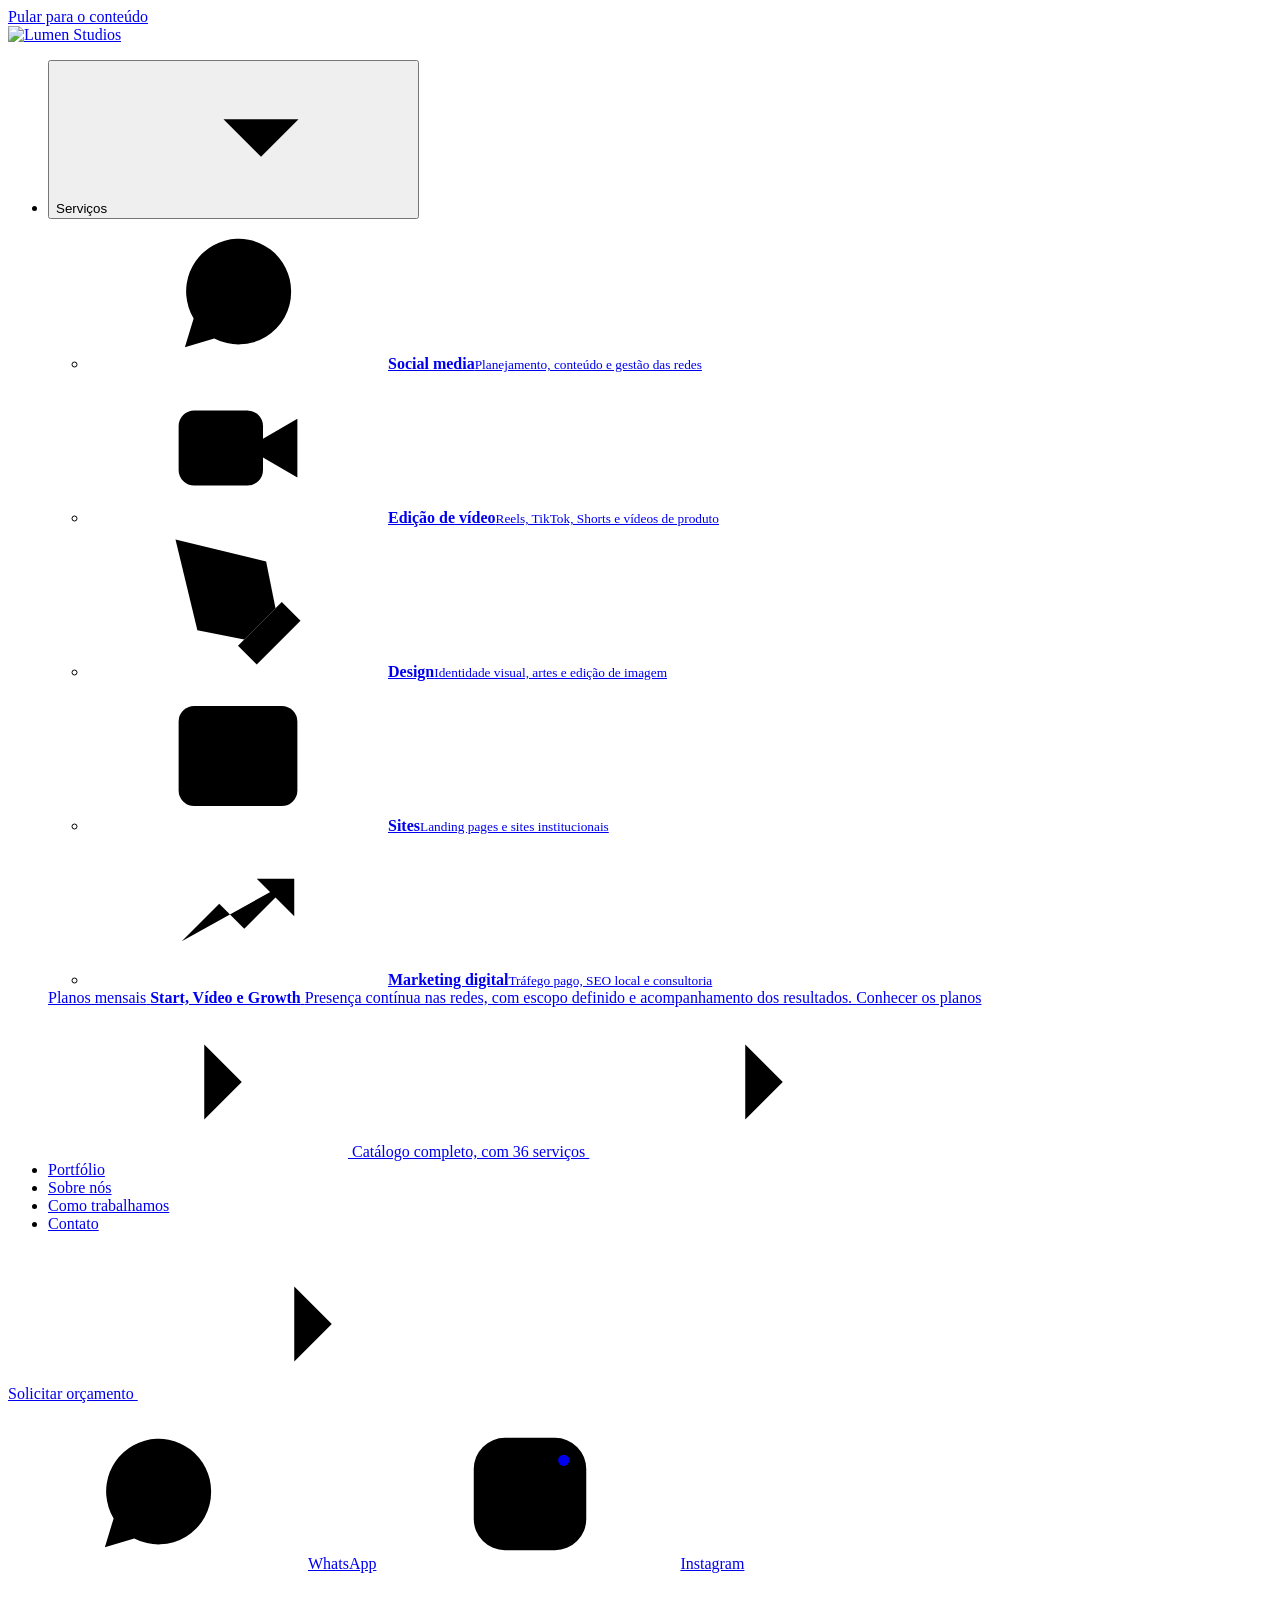
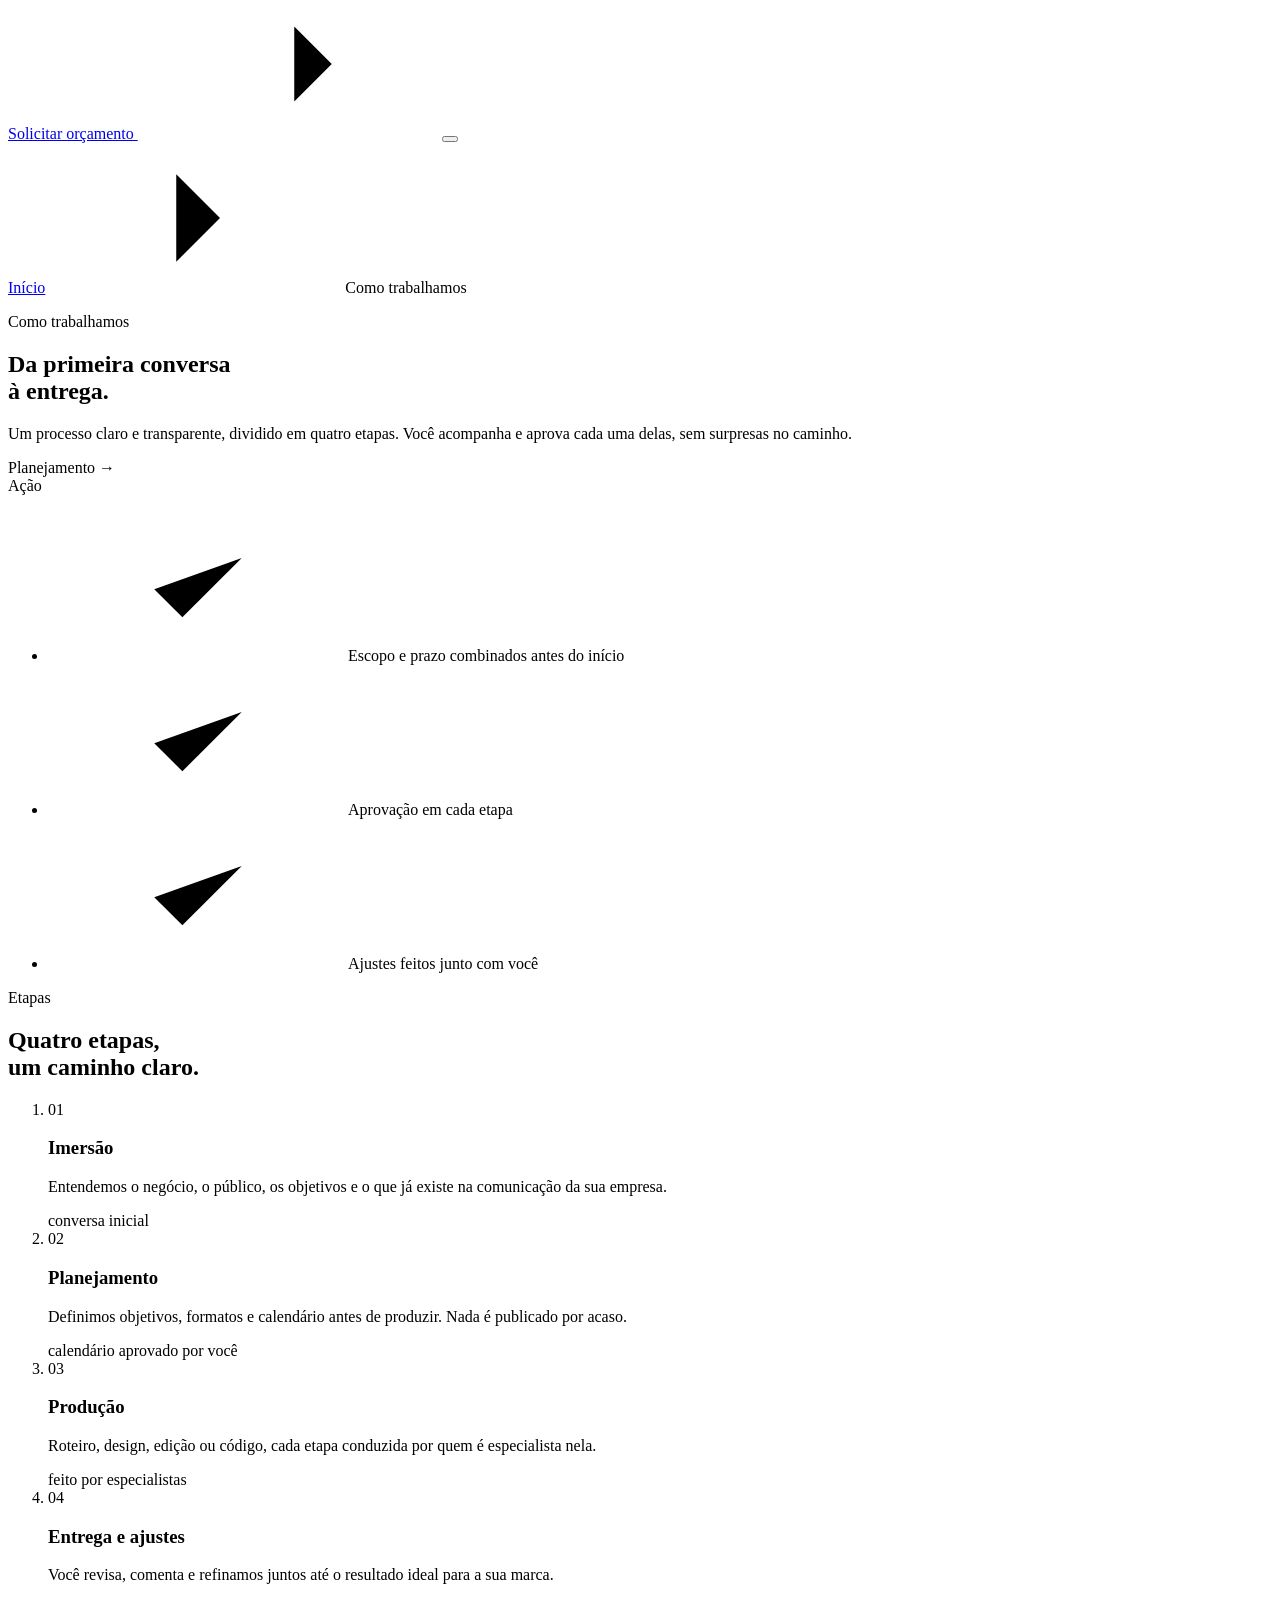
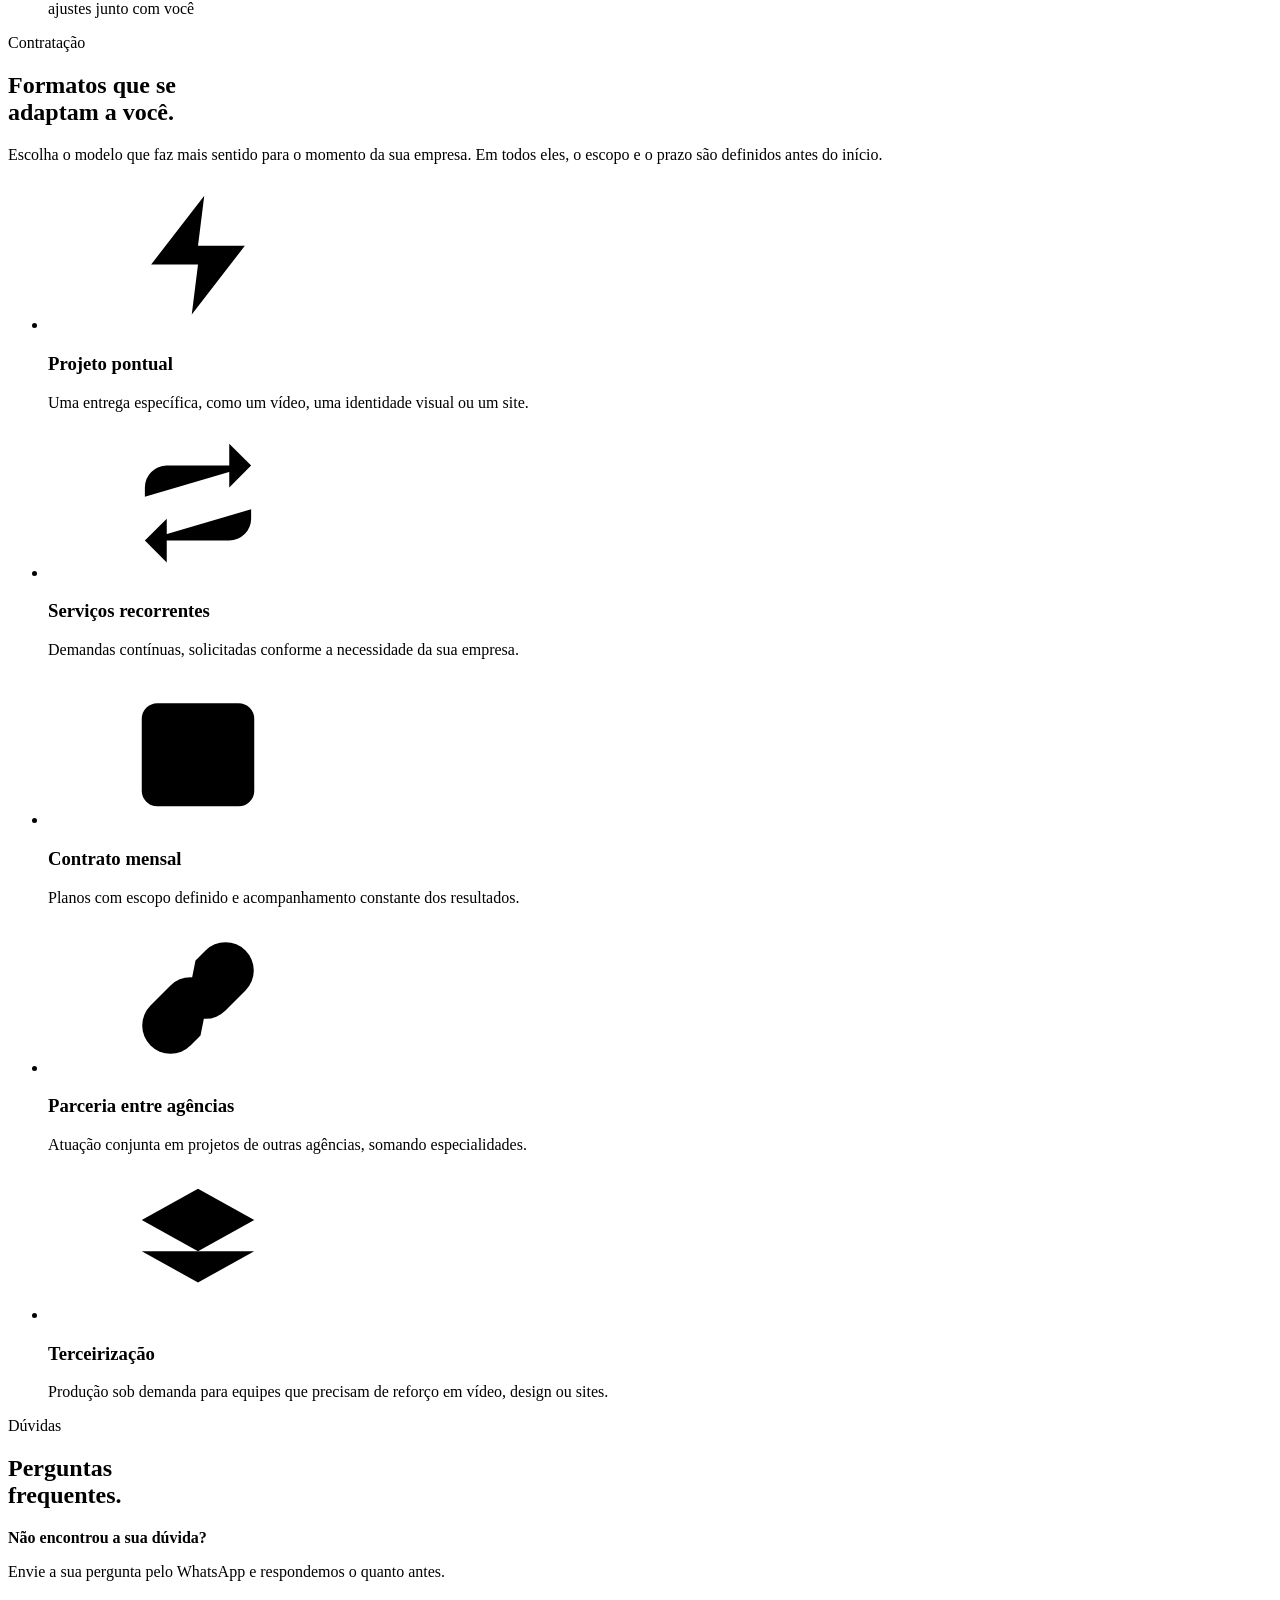
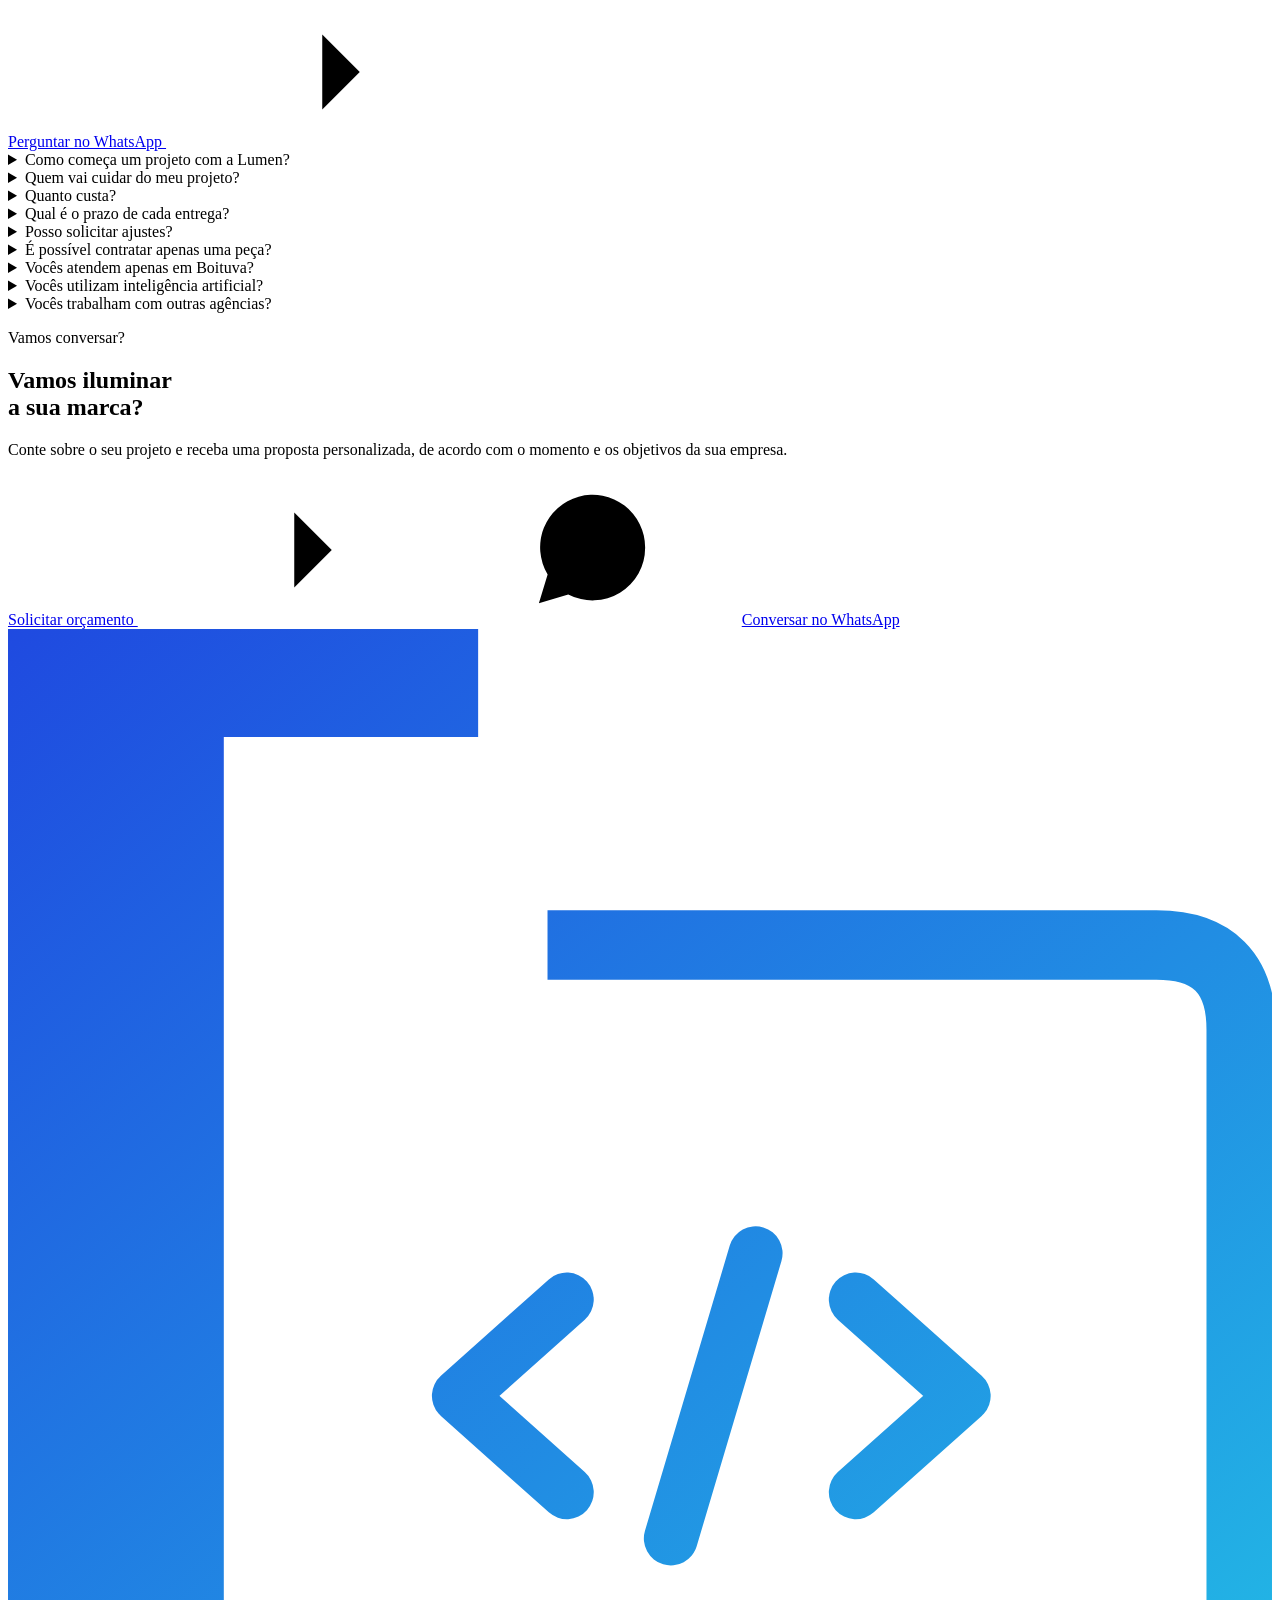
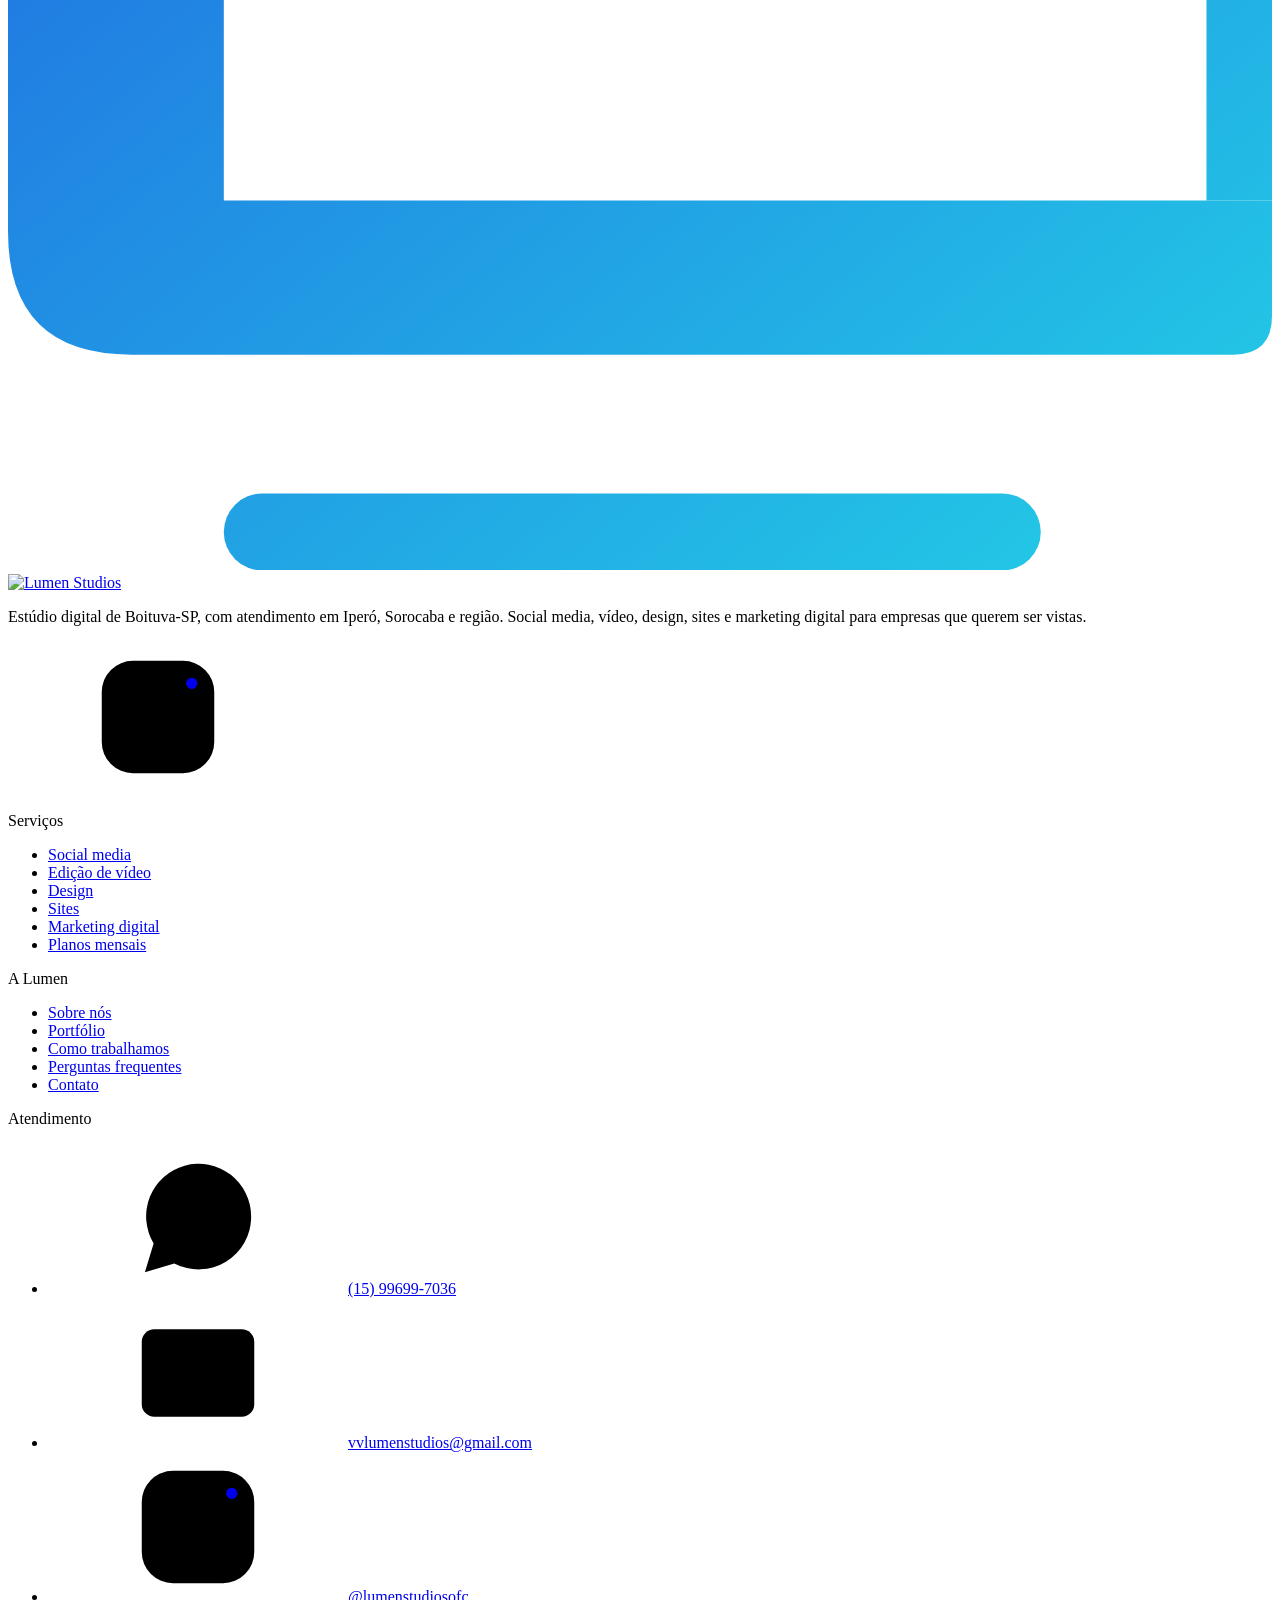
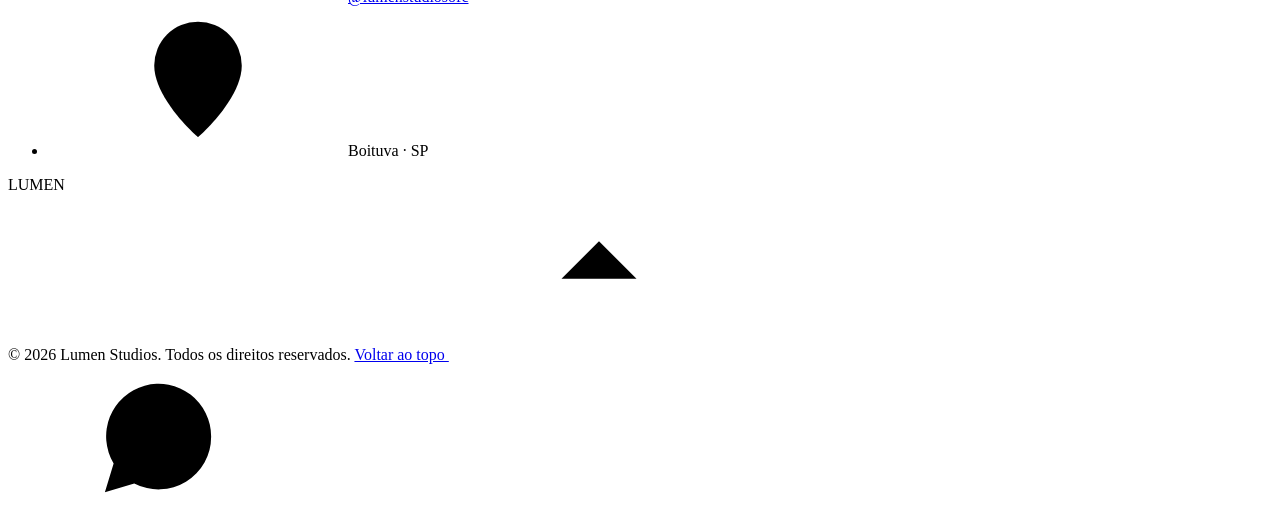
==== como-trabalhamos.html @ e8cc8751 "Add files via upload" ====
<!doctype html>
<html lang="pt-BR">
<head>
  <meta charset="utf-8">
  <meta name="viewport" content="width=device-width, initial-scale=1, viewport-fit=cover">
  <title>Como trabalhamos | Lumen Studios</title>
  <meta name="description" content="Da primeira conversa à entrega: conheça o processo da Lumen Studios, os formatos de contratação e as respostas para as dúvidas mais frequentes.">
  <link rel="canonical" href="https://lumenstudios.vvlumenstudios.workers.dev/como-trabalhamos.html">
  <meta name="robots" content="index, follow, max-image-preview:large">
  <meta name="theme-color" content="#03060e">
  <meta name="geo.region" content="BR-SP">
  <meta name="geo.placename" content="Boituva">

  <meta property="og:type" content="website">
  <meta property="og:locale" content="pt_BR">
  <meta property="og:site_name" content="Lumen Studios">
  <meta property="og:url" content="https://lumenstudios.vvlumenstudios.workers.dev/como-trabalhamos.html">
  <meta property="og:title" content="Como trabalhamos | Lumen Studios">
  <meta property="og:description" content="Da primeira conversa à entrega: conheça o processo da Lumen Studios, os formatos de contratação e as respostas para as dúvidas mais frequentes.">
  <meta property="og:image" content="https://lumenstudios.vvlumenstudios.workers.dev/assets/og-image.png">
  <meta property="og:image:width" content="1200">
  <meta property="og:image:height" content="630">
  <meta property="og:image:alt" content="Lumen Studios: marketing digital e social media em Boituva-SP">
  <meta name="twitter:card" content="summary_large_image">

  <link rel="icon" href="assets/favicon.svg" type="image/svg+xml">
  <link rel="apple-touch-icon" href="assets/apple-touch-icon.png">
  <link rel="manifest" href="site.webmanifest">

  <link rel="preconnect" href="https://fonts.googleapis.com">
  <link rel="preconnect" href="https://fonts.gstatic.com" crossorigin>
  <link rel="stylesheet" href="https://fonts.googleapis.com/css2?family=Fira+Code:wght@400;500&family=Fira+Sans:ital,wght@0,400;0,500;0,600;0,700;1,400&family=Saira:wght@500..900&display=swap">
  <link rel="stylesheet" href="css/style.css">

  <script>document.documentElement.classList.add('js');</script>
  <script src="js/main.js" defer></script>
  <script type="application/ld+json">
  {
    "@context": "https://schema.org",
    "@type": "BreadcrumbList",
    "itemListElement": [
      {
        "@type": "ListItem",
        "position": 1,
        "name": "Início",
        "item": "https://lumenstudios.vvlumenstudios.workers.dev/"
      },
      {
        "@type": "ListItem",
        "position": 2,
        "name": "Como trabalhamos",
        "item": "https://lumenstudios.vvlumenstudios.workers.dev/como-trabalhamos.html"
      }
    ]
  }
  </script>
</head>
<body class="page-como-trabalhamos">
  <!-- Ícones (sprite) -->
  <svg width="0" height="0" style="position:absolute" aria-hidden="true" focusable="false">
    <defs>
      <linearGradient id="markGrad" gradientUnits="userSpaceOnUse" x1="20" y1="18" x2="348" y2="418">
        <stop offset="0" stop-color="#1f4ae0"/>
        <stop offset="1" stop-color="#23d0e6"/>
      </linearGradient>
    </defs>
    <symbol id="i-mark" viewBox="20 18 328 400">
      <path fill="url(#markGrad)" d="M20 18H142V46H76V322H348V352Q348 362 338 362H52Q20 362 20 330Z"/>
      <path fill="none" stroke="url(#markGrad)" stroke-width="18" d="M160 100H318Q340 100 340 122V322"/>
      <g fill="none" stroke="url(#markGrad)" stroke-width="14" stroke-linecap="round" stroke-linejoin="round"><path d="M165 192 137 217l28 25"/><path d="M214 180 192 254"/><path d="m240 192 28 25-28 25"/></g>
      <rect x="76" y="398" width="212" height="20" rx="10" fill="url(#markGrad)"/>
    </symbol>
    <symbol id="i-arrow" viewBox="0 0 24 24"><path d="M5 12h14M13 6l6 6-6 6"/></symbol>
    <symbol id="i-arrow-up" viewBox="0 0 24 24"><path d="M12 19V5M6 11l6-6 6 6"/></symbol>
    <symbol id="i-arrow-up-right" viewBox="0 0 24 24"><path d="M7 17 17 7M8 7h9v9"/></symbol>
    <symbol id="i-arrows-h" viewBox="0 0 24 24"><path d="M9 6 3 12l6 6M15 6l6 6-6 6"/></symbol>
    <symbol id="i-caret" viewBox="0 0 24 24"><path d="m6 9 6 6 6-6"/></symbol>
    <symbol id="i-close" viewBox="0 0 24 24"><path d="M6 6l12 12M18 6 6 18"/></symbol>
    <symbol id="i-chev-left" viewBox="0 0 24 24"><path d="m15 5-7 7 7 7"/></symbol>
    <symbol id="i-chev-right" viewBox="0 0 24 24"><path d="m9 5 7 7-7 7"/></symbol>
    <symbol id="i-expand" viewBox="0 0 24 24"><path d="M14.5 3.5h6v6M9.5 20.5h-6v-6M20.5 3.5l-7 7M3.5 20.5l7-7"/></symbol>
    <symbol id="i-mail" viewBox="0 0 24 24"><rect x="3" y="5" width="18" height="14" rx="2"/><path d="m3.5 7 8.5 6 8.5-6"/></symbol>
    <symbol id="i-chat" viewBox="0 0 24 24"><path d="M20.5 11.6a8.4 8.4 0 0 1-12.3 7.5L3.5 20.5l1.4-4.6a8.4 8.4 0 1 1 15.6-4.3Z"/><path d="M9 8.8c.2 2.4 3 5.2 6 5.6"/></symbol>
    <symbol id="i-instagram" viewBox="0 0 24 24"><rect x="3" y="3" width="18" height="18" rx="5"/><circle cx="12" cy="12" r="4"/><circle cx="17.4" cy="6.6" r=".9" fill="currentColor" stroke="none"/></symbol>
    <symbol id="i-pin" viewBox="0 0 24 24"><path d="M12 21s-7-6.1-7-11.5a7 7 0 0 1 14 0C19 14.9 12 21 12 21Z"/><circle cx="12" cy="9.5" r="2.5"/></symbol>
    <symbol id="i-globe" viewBox="0 0 24 24"><circle cx="12" cy="12" r="9"/><path d="M3 12h18M12 3c2.5 2.5 3.8 5.5 3.8 9s-1.3 6.5-3.8 9M12 3c-2.5 2.5-3.8 5.5-3.8 9s1.3 6.5 3.8 9"/></symbol>
    <symbol id="i-copy" viewBox="0 0 24 24"><rect x="9" y="9" width="12" height="12" rx="2"/><path d="M5 15V5a2 2 0 0 1 2-2h10"/></symbol>
    <symbol id="i-check" viewBox="0 0 24 24"><path d="m5 12.5 4.5 4.5L19 7.5"/></symbol>
    <symbol id="i-checks" viewBox="0 0 24 24"><path d="m2 12.5 4.5 4.5L15 8.5M11.5 15.5 13 17l9-9"/></symbol>
    <symbol id="i-play" viewBox="0 0 24 24"><path d="M8 5.5v13l10.5-6.5z" fill="currentColor" stroke="none"/></symbol>
    <symbol id="i-pause" viewBox="0 0 24 24"><path d="M7 5h3.5v14H7zM13.5 5H17v14h-3.5z" fill="currentColor" stroke="none"/></symbol>
    <symbol id="i-lock" viewBox="0 0 24 24"><rect x="5" y="11" width="14" height="10" rx="2"/><path d="M8 11V8a4 4 0 0 1 8 0v3"/></symbol>
    <symbol id="i-monitor" viewBox="0 0 24 24"><rect x="2.5" y="4" width="19" height="13" rx="2"/><path d="M8 21h8M12 17v4"/></symbol>
    <symbol id="i-tablet" viewBox="0 0 24 24"><rect x="5" y="2.5" width="14" height="19" rx="2"/><path d="M11 18h2"/></symbol>
    <symbol id="i-phone" viewBox="0 0 24 24"><rect x="7" y="2.5" width="10" height="19" rx="2"/><path d="M11 18h2"/></symbol>
    <symbol id="i-search" viewBox="0 0 24 24"><circle cx="11" cy="11" r="7"/><path d="m20 20-3.5-3.5"/></symbol>
    <symbol id="i-spark" viewBox="0 0 24 24"><path d="M9 18h6M10 21h4M12 3a6 6 0 0 0-3.5 10.9c.6.5 1 1.2 1 2.1h5c0-.9.4-1.6 1-2.1A6 6 0 0 0 12 3Z"/></symbol>
    <symbol id="i-target" viewBox="0 0 24 24"><circle cx="12" cy="12" r="9"/><circle cx="12" cy="12" r="5"/><circle cx="12" cy="12" r="1.4" fill="currentColor"/></symbol>
    <symbol id="i-eye" viewBox="0 0 24 24"><path d="M2.5 12S6 5.5 12 5.5 21.5 12 21.5 12 18 18.5 12 18.5 2.5 12 2.5 12Z"/><circle cx="12" cy="12" r="3"/></symbol>
    <symbol id="i-social" viewBox="0 0 24 24"><path d="M20.5 11.6a8.4 8.4 0 0 1-12.3 7.5L3.5 20.5l1.4-4.6a8.4 8.4 0 1 1 15.6-4.3Z"/><path d="M12 15s-3-1.8-3-3.9a1.6 1.6 0 0 1 3-.8 1.6 1.6 0 0 1 3 .8C15 13.2 12 15 12 15Z"/></symbol>
    <symbol id="i-video" viewBox="0 0 24 24"><rect x="2.5" y="6" width="13.5" height="12" rx="2.5"/><path d="m16 10.5 5.5-3.2v9.4L16 13.5"/></symbol>
    <symbol id="i-pen" viewBox="0 0 24 24"><path d="m12 19 7-7 3 3-7 7-3-3Z"/><path d="m18 13-1.5-7.5L2 2l3.5 14.5L13 18l5-5Z"/><path d="m2 2 7.6 7.6"/><circle cx="11" cy="11" r="2"/></symbol>
    <symbol id="i-web" viewBox="0 0 24 24"><rect x="2.5" y="4" width="19" height="16" rx="2.5"/><path d="M2.5 8.5h19"/><path d="m10 12-2.5 2.5L10 17M14 12l2.5 2.5L14 17"/></symbol>
    <symbol id="i-trend" viewBox="0 0 24 24"><path d="m3 17 6-6 4 4 8-8"/><path d="M15 7h6v6"/></symbol>
    <symbol id="i-calendar" viewBox="0 0 24 24"><rect x="3" y="4.5" width="18" height="16.5" rx="2.5"/><path d="M3 9.5h18M8 2.5v4M16 2.5v4"/></symbol>
    <symbol id="i-clock" viewBox="0 0 24 24"><circle cx="12" cy="12" r="9"/><path d="M12 7v5l3.2 2"/></symbol>
    <symbol id="i-user" viewBox="0 0 24 24"><circle cx="12" cy="8" r="4"/><path d="M4.5 20.5a7.5 7.5 0 0 1 15 0"/></symbol>
    <symbol id="i-users" viewBox="0 0 24 24"><circle cx="9" cy="8" r="3.5"/><path d="M2.5 20a6.5 6.5 0 0 1 13 0"/><path d="M16 4.7a3.5 3.5 0 0 1 0 6.6M18 14.3a6.5 6.5 0 0 1 3.5 5.7"/></symbol>
    <symbol id="i-store" viewBox="0 0 24 24"><path d="M3.5 9.5 5 4h14l1.5 5.5"/><path d="M3.5 9.5a2.8 2.8 0 0 0 5.67 0 2.8 2.8 0 0 0 5.66 0 2.8 2.8 0 0 0 5.67 0"/><path d="M5 12.6V20h14v-7.4M10 20v-4.5h4V20"/></symbol>
    <symbol id="i-cart" viewBox="0 0 24 24"><circle cx="9" cy="20" r="1.3"/><circle cx="18" cy="20" r="1.3"/><path d="M2.5 3.5h2.8l2.3 11a1.5 1.5 0 0 0 1.5 1.2h8.6a1.5 1.5 0 0 0 1.5-1.1l1.8-7.1H6"/></symbol>
    <symbol id="i-camera" viewBox="0 0 24 24"><path d="M4 7.5h3l1.6-2.5h6.8L17 7.5h3A1.5 1.5 0 0 1 21.5 9v9.5A1.5 1.5 0 0 1 20 20H4a1.5 1.5 0 0 1-1.5-1.5V9A1.5 1.5 0 0 1 4 7.5Z"/><circle cx="12" cy="13.3" r="3.6"/></symbol>
    <symbol id="i-factory" viewBox="0 0 24 24"><path d="M3 20.5V11l5 3.2V11l5 3.2V11l5 3.2V4h3v16.5Z"/><path d="M2 20.5h20M7 17.5h2M12 17.5h2"/></symbol>
    <symbol id="i-food" viewBox="0 0 24 24"><path d="M6 3v7a2 2 0 0 0 4 0V3M8 10v11"/><path d="M17.5 21V3c-2.3 1.1-3.7 3.5-3.7 6.4V14h3.7"/></symbol>
    <symbol id="i-briefcase" viewBox="0 0 24 24"><rect x="3" y="7" width="18" height="13" rx="2.5"/><path d="M8.5 7V5.5A1.5 1.5 0 0 1 10 4h4a1.5 1.5 0 0 1 1.5 1.5V7M3 12.5h18"/></symbol>
    <symbol id="i-layers" viewBox="0 0 24 24"><path d="m12 3 9 5-9 5-9-5 9-5Z"/><path d="m3 13 9 5 9-5"/></symbol>
    <symbol id="i-repeat" viewBox="0 0 24 24"><path d="m17 2.5 3.5 3.5L17 9.5"/><path d="M3.5 11V9.5A3.5 3.5 0 0 1 7 6h13.5"/><path d="m7 21.5-3.5-3.5L7 14.5"/><path d="M20.5 13v1.5A3.5 3.5 0 0 1 17 18H3.5"/></symbol>
    <symbol id="i-zap" viewBox="0 0 24 24"><path d="M13 2.5 4.5 13.5H12l-1 8 8.5-11H12l1-8Z"/></symbol>
    <symbol id="i-link" viewBox="0 0 24 24"><path d="M10 14a4.5 4.5 0 0 0 6.4 0l3.2-3.2a4.5 4.5 0 0 0-6.4-6.4L11.6 6"/><path d="M14 10a4.5 4.5 0 0 0-6.4 0l-3.2 3.2a4.5 4.5 0 0 0 6.4 6.4l1.6-1.6"/></symbol>
    <symbol id="i-image" viewBox="0 0 24 24"><rect x="3" y="4" width="18" height="16" rx="2.5"/><circle cx="8.5" cy="9.5" r="1.8"/><path d="m21 15.5-5-5L5 20"/></symbol>
    <symbol id="i-chart" viewBox="0 0 24 24"><path d="M3.5 20.5h17M6.5 16.5v-5M11 16.5V7M15.5 16.5v-7M20 16.5V4.5"/></symbol>
    <symbol id="i-cursor" viewBox="0 0 24 24"><path d="M5 3.5 18.5 12l-6 1.6-2.8 5.9Z"/></symbol>
    <symbol id="i-type" viewBox="0 0 24 24"><path d="M4.5 7V4.5h15V7M12 4.5v15M9 19.5h6"/></symbol>
    <symbol id="i-palette" viewBox="0 0 24 24"><path d="M12 3a9 9 0 1 0 0 18c1 0 1.7-.8 1.7-1.7 0-.5-.2-.9-.5-1.2-.3-.3-.5-.7-.5-1.2 0-1 .8-1.7 1.7-1.7H16a5 5 0 0 0 5-5C21 6.4 17 3 12 3Z"/><circle cx="7.5" cy="11" r="1.2"/><circle cx="10.5" cy="7" r="1.2"/><circle cx="15" cy="7.5" r="1.2"/></symbol>
    <symbol id="i-doc" viewBox="0 0 24 24"><path d="M14 2.5H6.5A1.5 1.5 0 0 0 5 4v16a1.5 1.5 0 0 0 1.5 1.5h11A1.5 1.5 0 0 0 19 20V7.5Z"/><path d="M14 2.5v5h5M8.5 13h7M8.5 17h5"/></symbol>
    <symbol id="i-star" viewBox="0 0 24 24"><path d="m12 3.2 2.7 5.5 6 .9-4.3 4.2 1 6-5.4-2.8-5.4 2.8 1-6-4.3-4.2 6-.9Z"/></symbol>
    <symbol id="i-code" viewBox="0 0 24 24"><path d="m8 7-5 5 5 5M16 7l5 5-5 5M13.8 4.5l-3.6 15"/></symbol>
    <symbol id="i-sun" viewBox="0 0 24 24"><circle cx="12" cy="12" r="4"/><path d="M12 2.5v2M12 19.5v2M2.5 12h2M19.5 12h2M5.3 5.3l1.4 1.4M17.3 17.3l1.4 1.4M5.3 18.7l1.4-1.4M17.3 6.7l1.4-1.4"/></symbol>
  </svg>

  <a class="skip" href="#conteudo">Pular para o conteúdo</a>
  <div class="progress" aria-hidden="true"><span></span></div>

  <!-- Fundo: grade que "acende" onde o cursor passa -->
  <div class="bg" aria-hidden="true">
    <div class="bg__grid"></div>
    <div class="bg__lit"></div>
    <div class="bg__glow"></div>
    <div class="bg__noise"></div>
  </div>

  <!-- ============ CABEÇALHO ============ -->
  <header class="header">
    <div class="container header__inner">
      <a href="index.html" class="brand" aria-label="Lumen Studios, página inicial">
        <img src="assets/logo-lumen.png" alt="Lumen Studios" width="154" height="44">
      </a>

      <nav class="nav" id="menu" aria-label="Navegação principal">
        <ul class="nav__list">
          <li class="nav__item nav__item--drop" data-drop>
            <button class="nav__link nav__trigger" type="button" aria-expanded="false" aria-controls="menu-servicos" data-page="servicos">
              Serviços <svg class="i nav__caret" aria-hidden="true"><use href="#i-caret"/></svg>
            </button>
            <div class="drop" id="menu-servicos">
              <ul class="drop__list">
                <li><a class="drop__link" href="servicos.html#social-media"><span class="icon-box"><svg class="i" aria-hidden="true"><use href="#i-social"/></svg></span><span><b>Social media</b><small>Planejamento, conteúdo e gestão das redes</small></span></a></li>
                <li><a class="drop__link" href="servicos.html#video"><span class="icon-box"><svg class="i" aria-hidden="true"><use href="#i-video"/></svg></span><span><b>Edição de vídeo</b><small>Reels, TikTok, Shorts e vídeos de produto</small></span></a></li>
                <li><a class="drop__link" href="servicos.html#design"><span class="icon-box"><svg class="i" aria-hidden="true"><use href="#i-pen"/></svg></span><span><b>Design</b><small>Identidade visual, artes e edição de imagem</small></span></a></li>
                <li><a class="drop__link" href="servicos.html#sites"><span class="icon-box"><svg class="i" aria-hidden="true"><use href="#i-web"/></svg></span><span><b>Sites</b><small>Landing pages e sites institucionais</small></span></a></li>
                <li><a class="drop__link" href="servicos.html#marketing-digital"><span class="icon-box"><svg class="i" aria-hidden="true"><use href="#i-trend"/></svg></span><span><b>Marketing digital</b><small>Tráfego pago, SEO local e consultoria</small></span></a></li>
              </ul>
              <a class="drop__feature" href="servicos.html#planos">
                <span class="drop__kicker">Planos mensais</span>
                <b>Start, Vídeo e Growth</b>
                <span class="drop__text">Presença contínua nas redes, com escopo definido e acompanhamento dos resultados.</span>
                <span class="drop__go">Conhecer os planos <svg class="i" aria-hidden="true"><use href="#i-arrow"/></svg></span>
              </a>
              <a class="drop__all" href="servicos.html#catalogo">Catálogo completo, com 36 serviços <svg class="i" aria-hidden="true"><use href="#i-arrow"/></svg></a>
            </div>
          </li>
          <li class="nav__item"><a class="nav__link" href="portfolio.html" data-page="portfolio">Portfólio</a></li>
          <li class="nav__item"><a class="nav__link" href="sobre.html" data-page="sobre">Sobre nós</a></li>
          <li class="nav__item"><a class="nav__link" href="como-trabalhamos.html" data-page="como-trabalhamos" aria-current="page">Como trabalhamos</a></li>
          <li class="nav__item"><a class="nav__link" href="contato.html" data-page="contato">Contato</a></li>
        </ul>

        <div class="nav__foot">
          <a class="btn btn--primary" href="contato.html#formulario">Solicitar orçamento <svg class="i" aria-hidden="true"><use href="#i-arrow"/></svg></a>
          <p class="nav__contacts">
            <a href="https://wa.me/5515996997036" target="_blank" rel="noopener"><svg class="i" aria-hidden="true"><use href="#i-chat"/></svg>WhatsApp</a>
            <a href="https://www.instagram.com/lumenstudiosofc/" target="_blank" rel="noopener"><svg class="i" aria-hidden="true"><use href="#i-instagram"/></svg>Instagram</a>
          </p>
        </div>
      </nav>

      <a class="btn btn--primary btn--sm header__cta magnetic" href="contato.html#formulario">Solicitar orçamento <svg class="i" aria-hidden="true"><use href="#i-arrow"/></svg></a>

      <button class="menu-toggle" type="button" aria-expanded="false" aria-controls="menu" aria-label="Abrir menu">
        <span></span><span></span>
      </button>
    </div>
  </header>
  <main id="conteudo">
    <!-- ============ TOPO DA PÁGINA ============ -->
    <section class="page-hero" aria-labelledby="page-title">
      <div class="container page-hero__grid">
        <div class="page-hero__copy">
          <nav class="crumbs reveal" aria-label="Você está em">
            <a href="index.html">Início</a><svg class="i" aria-hidden="true"><use href="#i-chev-right"/></svg><span aria-current="page">Como trabalhamos</span>
          </nav>
          <p class="eyebrow">Como trabalhamos</p>
          <h1 class="page-hero__title reveal" id="page-title" style="--d:.06s">Da primeira conversa<br><span class="hl">à entrega.</span></h1>
          <p class="page-hero__lead reveal" style="--d:.12s">Um processo claro e transparente, dividido em quatro etapas. Você acompanha e aprova cada uma delas, sem surpresas no caminho.</p>
        </div>

        <div class="process-hero card reveal" style="--d:.16s">
          <p class="process-hero__flow">Planejamento <span class="hl">→</span><br>Ação</p>
          <ul class="process-hero__list">
            <li><svg class="i" aria-hidden="true"><use href="#i-check"/></svg>Escopo e prazo combinados antes do início</li>
            <li><svg class="i" aria-hidden="true"><use href="#i-check"/></svg>Aprovação em cada etapa</li>
            <li><svg class="i" aria-hidden="true"><use href="#i-check"/></svg>Ajustes feitos junto com você</li>
          </ul>
        </div>
      </div>
    </section>

    <!-- ============ ETAPAS ============ -->
    <section class="section section--band process" id="etapas" aria-labelledby="etapas-title">
      <div class="container">
        <header class="section__head">
          <p class="eyebrow">Etapas</p>
          <h2 class="title reveal" id="etapas-title">Quatro etapas,<br><span class="hl">um caminho claro.</span></h2>
        </header>

        <div class="steps-wrap">
          <span class="steps__rail" aria-hidden="true"><span class="steps__fill"></span></span>
          <ol class="steps">
            <li class="step">
              <span class="step__node" aria-hidden="true">01</span>
              <h3>Imersão</h3>
              <p>Entendemos o negócio, o público, os objetivos e o que já existe na comunicação da sua empresa.</p>
              <span class="tags"><span>conversa inicial</span></span>
            </li>
            <li class="step">
              <span class="step__node" aria-hidden="true">02</span>
              <h3>Planejamento</h3>
              <p>Definimos objetivos, formatos e calendário antes de produzir. Nada é publicado por acaso.</p>
              <span class="tags"><span>calendário aprovado por você</span></span>
            </li>
            <li class="step">
              <span class="step__node" aria-hidden="true">03</span>
              <h3>Produção</h3>
              <p>Roteiro, design, edição ou código, cada etapa conduzida por quem é especialista nela.</p>
              <span class="tags"><span>feito por especialistas</span></span>
            </li>
            <li class="step">
              <span class="step__node" aria-hidden="true">04</span>
              <h3>Entrega e ajustes</h3>
              <p>Você revisa, comenta e refinamos juntos até o resultado ideal para a sua marca.</p>
              <span class="tags"><span>ajustes junto com você</span></span>
            </li>
          </ol>
        </div>
      </div>
    </section>

    <!-- ============ CONTRATAÇÃO ============ -->
    <section class="section" id="contratacao" aria-labelledby="contratacao-title">
      <div class="container">
        <header class="section__head section__head--split">
          <div class="copy">
            <p class="eyebrow">Contratação</p>
            <h2 class="title reveal" id="contratacao-title">Formatos que se<br><span class="hl">adaptam a você.</span></h2>
          </div>
          <p class="lead reveal" style="--d:.08s">Escolha o modelo que faz mais sentido para o momento da sua empresa. Em todos eles, o escopo e o prazo são definidos antes do início.</p>
        </header>

        <ul class="models">
          <li class="model card glow-card reveal"><span class="icon-box"><svg class="i" aria-hidden="true"><use href="#i-zap"/></svg></span><h3>Projeto pontual</h3><p>Uma entrega específica, como um vídeo, uma identidade visual ou um site.</p></li>
          <li class="model card glow-card reveal" style="--d:.05s"><span class="icon-box"><svg class="i" aria-hidden="true"><use href="#i-repeat"/></svg></span><h3>Serviços recorrentes</h3><p>Demandas contínuas, solicitadas conforme a necessidade da sua empresa.</p></li>
          <li class="model card glow-card reveal" style="--d:.1s"><span class="icon-box"><svg class="i" aria-hidden="true"><use href="#i-calendar"/></svg></span><h3>Contrato mensal</h3><p>Planos com escopo definido e acompanhamento constante dos resultados.</p></li>
          <li class="model card glow-card reveal" style="--d:.15s"><span class="icon-box"><svg class="i" aria-hidden="true"><use href="#i-link"/></svg></span><h3>Parceria entre agências</h3><p>Atuação conjunta em projetos de outras agências, somando especialidades.</p></li>
          <li class="model card glow-card reveal" style="--d:.2s"><span class="icon-box"><svg class="i" aria-hidden="true"><use href="#i-layers"/></svg></span><h3>Terceirização</h3><p>Produção sob demanda para equipes que precisam de reforço em vídeo, design ou sites.</p></li>
        </ul>
      </div>
    </section>

    <!-- ============ DÚVIDAS ============ -->
    <section class="section section--band faq" id="duvidas" aria-labelledby="duvidas-title">
      <div class="container faq__grid">
        <div class="faq__aside">
          <p class="eyebrow">Dúvidas</p>
          <h2 class="title reveal" id="duvidas-title">Perguntas<br><span class="hl">frequentes.</span></h2>
          <div class="ask card reveal" style="--d:.08s">
            <b>Não encontrou a sua dúvida?</b>
            <p>Envie a sua pergunta pelo WhatsApp e respondemos o quanto antes.</p>
            <a class="link-arrow" href="https://wa.me/5515996997036?text=Ol%C3%A1%2C%20Lumen%20Studios!%20Tenho%20uma%20d%C3%BAvida." target="_blank" rel="noopener">Perguntar no WhatsApp <svg class="i" aria-hidden="true"><use href="#i-arrow"/></svg></a>
          </div>
        </div>

        <div class="faq__list">
          <details class="faq__item reveal">
            <summary>Como começa um projeto com a Lumen?</summary>
            <p>Com uma conversa sobre o momento e os objetivos da sua empresa. A partir dela, definimos as frentes mais adequadas e enviamos uma proposta personalizada, com escopo e prazo. Você pode começar pelo <a class="text-link" href="contato.html#formulario">formulário de contato</a> ou pelo WhatsApp.</p>
          </details>
          <details class="faq__item reveal">
            <summary>Quem vai cuidar do meu projeto?</summary>
            <p>A própria equipe da Lumen: Vitor Fernandes, responsável por social media e design, e Vitor Viana, responsável por programação e vídeo. Você conversa diretamente com quem cria, sem intermediários.</p>
          </details>
          <details class="faq__item reveal">
            <summary>Quanto custa?</summary>
            <p>O valor depende do escopo. Primeiro entendemos o momento da sua empresa e, em seguida, enviamos uma proposta personalizada, sem compromisso.</p>
          </details>
          <details class="faq__item reveal">
            <summary>Qual é o prazo de cada entrega?</summary>
            <p>Depende do tamanho do projeto. O prazo é combinado antes do início, junto com o escopo do que será entregue.</p>
          </details>
          <details class="faq__item reveal">
            <summary>Posso solicitar ajustes?</summary>
            <p>Sim. Você acompanha cada etapa, e as revisões fazem parte do processo até que o resultado esteja alinhado à sua marca.</p>
          </details>
          <details class="faq__item reveal">
            <summary>É possível contratar apenas uma peça?</summary>
            <p>Sim. Além dos planos mensais, realizamos projetos pontuais, como um vídeo, uma identidade visual ou um site.</p>
          </details>
          <details class="faq__item reveal">
            <summary>Vocês atendem apenas em Boituva?</summary>
            <p>Nossa base é Boituva-SP e atendemos Iperó e região. Como grande parte do trabalho é realizada on-line, também atendemos empresas de todo o Brasil.</p>
          </details>
          <details class="faq__item reveal">
            <summary>Vocês utilizam inteligência artificial?</summary>
            <p>Sim, como apoio em etapas como rascunhos de roteiro, ideias de legenda e organização do calendário. A estratégia e as decisões criativas são sempre da nossa equipe.</p>
          </details>
          <details class="faq__item reveal">
            <summary>Vocês trabalham com outras agências?</summary>
            <p>Sim. Atuamos em parceria com agências e também com terceirização de serviços de social media, vídeo, design e sites.</p>
          </details>
        </div>
      </div>
    </section>
    <!-- ============ CHAMADA FINAL ============ -->
    <section class="cta" aria-labelledby="cta-title">
      <div class="container">
        <div class="cta__panel reveal">
          <div class="cta__copy">
            <p class="eyebrow">Vamos conversar?</p>
            <h2 class="cta__title" id="cta-title">Vamos <span class="hl">iluminar</span><br>a sua marca?</h2>
            <p class="lead">Conte sobre o seu projeto e receba uma proposta personalizada, de acordo com o momento e os objetivos da sua empresa.</p>
            <div class="actions">
              <a class="btn btn--primary magnetic" href="contato.html#formulario">Solicitar orçamento <svg class="i" aria-hidden="true"><use href="#i-arrow"/></svg></a>
              <a class="btn btn--ghost magnetic" href="https://wa.me/5515996997036?text=Ol%C3%A1%2C%20Lumen%20Studios!%20Vim%20pelo%20site%20e%20gostaria%20de%20conversar%20sobre%20um%20projeto." target="_blank" rel="noopener"><svg class="i" aria-hidden="true"><use href="#i-chat"/></svg>Conversar no WhatsApp</a>
            </div>
          </div>
          <div class="cta__art" aria-hidden="true">
            <span class="cta__rays"></span>
            <svg class="cta__mark" viewBox="0 0 328 400"><use href="#i-mark"/></svg>
          </div>
        </div>
      </div>
    </section>
  </main>

  <!-- ============ RODAPÉ ============ -->
  <footer class="footer">
    <div class="container">
      <div class="footer__top">
        <div class="footer__brand">
          <a href="index.html" class="brand" aria-label="Lumen Studios, página inicial">
            <img src="assets/logo-lumen.png" alt="Lumen Studios" width="154" height="44" loading="lazy">
          </a>
          <p class="footer__tag">Estúdio digital de Boituva-SP, com atendimento em Iperó, Sorocaba e região. Social media, vídeo, design, sites e marketing digital para empresas que querem ser vistas.</p>
          <a class="footer__social" href="https://www.instagram.com/lumenstudiosofc/" target="_blank" rel="noopener" aria-label="Instagram da Lumen Studios">
            <svg class="i" aria-hidden="true"><use href="#i-instagram"/></svg>
          </a>
        </div>

        <nav class="footer__col" aria-label="Serviços">
          <p class="footer__title">Serviços</p>
          <ul>
            <li><a href="servicos.html#social-media">Social media</a></li>
            <li><a href="servicos.html#video">Edição de vídeo</a></li>
            <li><a href="servicos.html#design">Design</a></li>
            <li><a href="servicos.html#sites">Sites</a></li>
            <li><a href="servicos.html#marketing-digital">Marketing digital</a></li>
            <li><a href="servicos.html#planos">Planos mensais</a></li>
          </ul>
        </nav>

        <nav class="footer__col" aria-label="A Lumen">
          <p class="footer__title">A Lumen</p>
          <ul>
            <li><a href="sobre.html">Sobre nós</a></li>
            <li><a href="portfolio.html">Portfólio</a></li>
            <li><a href="como-trabalhamos.html">Como trabalhamos</a></li>
            <li><a href="como-trabalhamos.html#duvidas">Perguntas frequentes</a></li>
            <li><a href="contato.html">Contato</a></li>
          </ul>
        </nav>

        <div class="footer__col">
          <p class="footer__title">Atendimento</p>
          <ul class="footer__contact">
            <li><a href="https://wa.me/5515996997036" target="_blank" rel="noopener"><svg class="i" aria-hidden="true"><use href="#i-chat"/></svg>(15) 99699-7036</a></li>
            <li><a href="mailto:vvlumenstudios@gmail.com"><svg class="i" aria-hidden="true"><use href="#i-mail"/></svg>vvlumenstudios@gmail.com</a></li>
            <li><a href="https://www.instagram.com/lumenstudiosofc/" target="_blank" rel="noopener"><svg class="i" aria-hidden="true"><use href="#i-instagram"/></svg>@lumenstudiosofc</a></li>
            <li><span><svg class="i" aria-hidden="true"><use href="#i-pin"/></svg>Boituva · SP</span></li>
          </ul>
        </div>
      </div>

      <p class="footer__giant" aria-hidden="true">LUMEN</p>

      <div class="footer__bottom">
        <span>© <span data-year>2026</span> Lumen Studios. Todos os direitos reservados.</span>
        <a class="to-top" href="#conteudo">Voltar ao topo <svg class="i" aria-hidden="true"><use href="#i-arrow-up"/></svg></a>
      </div>
    </div>
  </footer>

  <a class="fab" href="https://wa.me/5515996997036?text=Ol%C3%A1%2C%20Lumen%20Studios!%20Vim%20pelo%20site%20e%20gostaria%20de%20conversar%20sobre%20um%20projeto." target="_blank" rel="noopener" aria-label="Conversar no WhatsApp">
    <svg class="i" aria-hidden="true"><use href="#i-chat"/></svg>
  </a>

  <div class="toast" id="toast" role="status" aria-live="polite"></div>
</body>
</html>
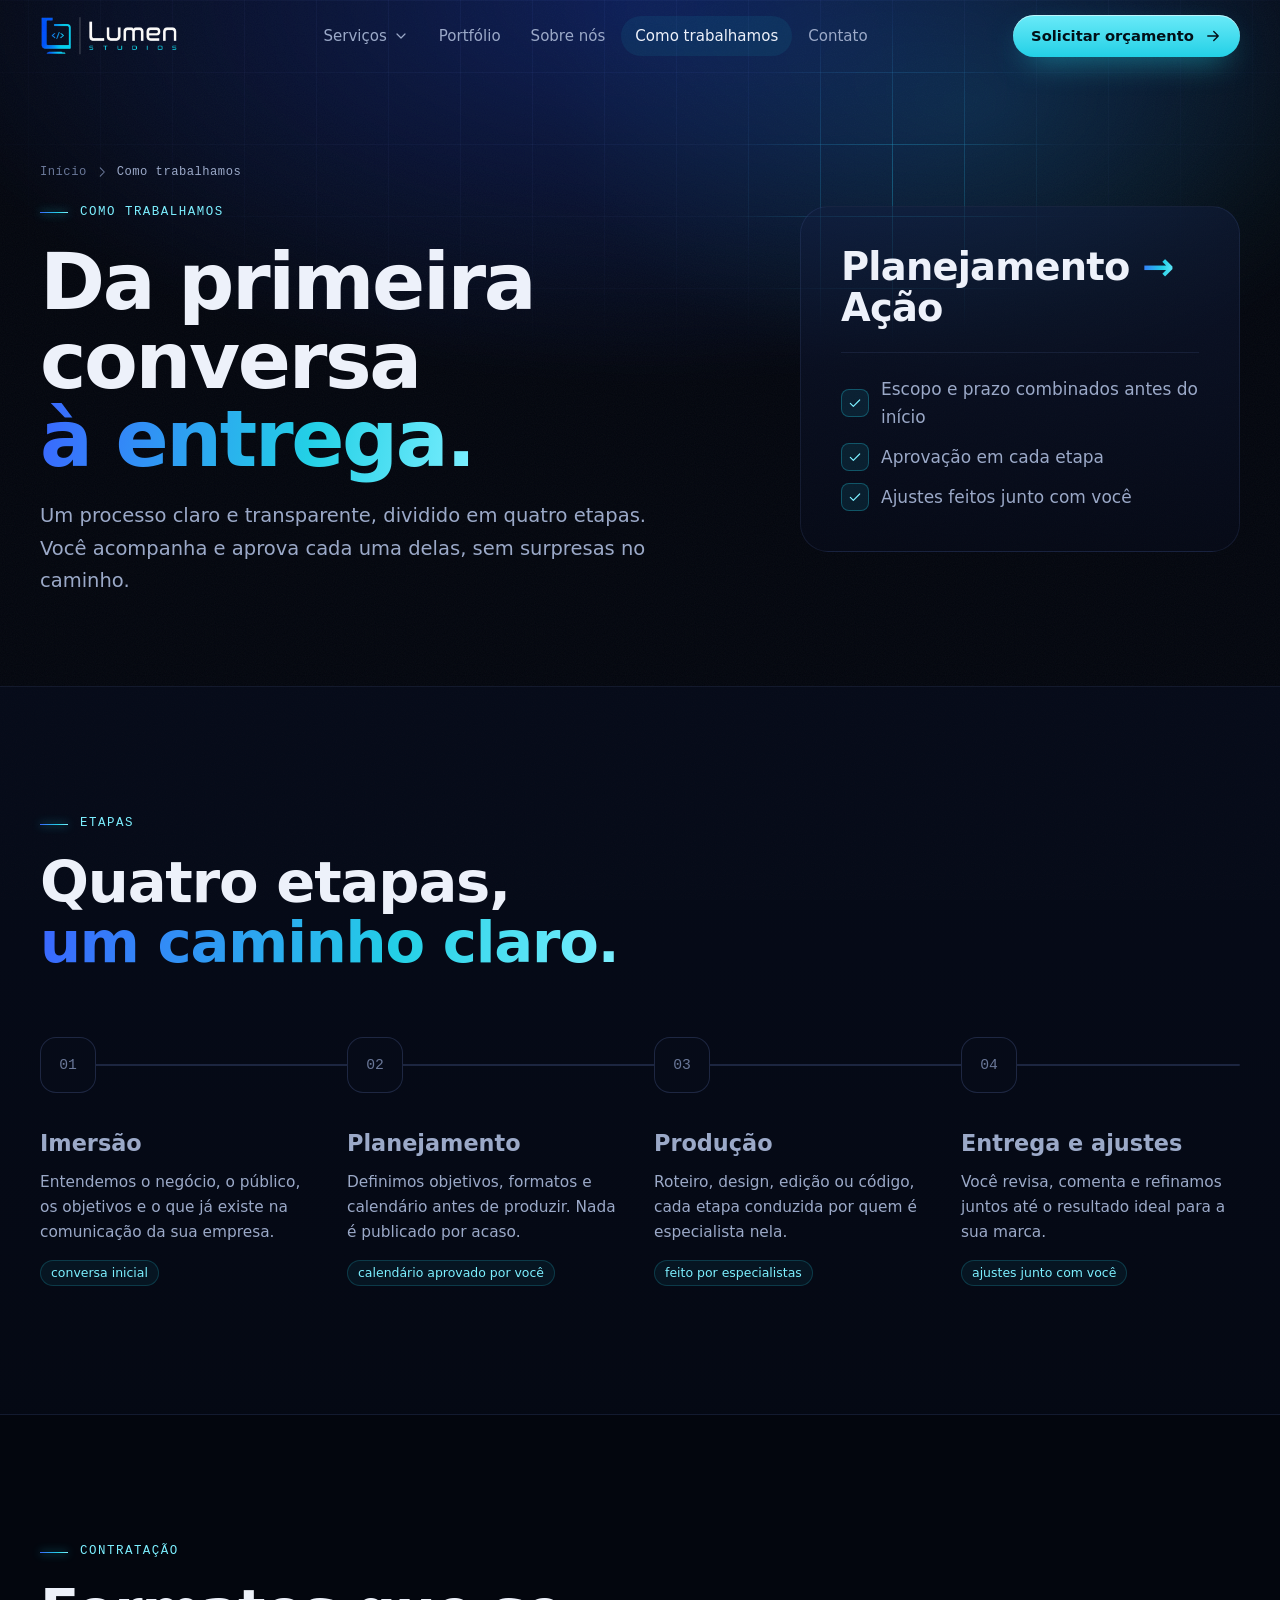
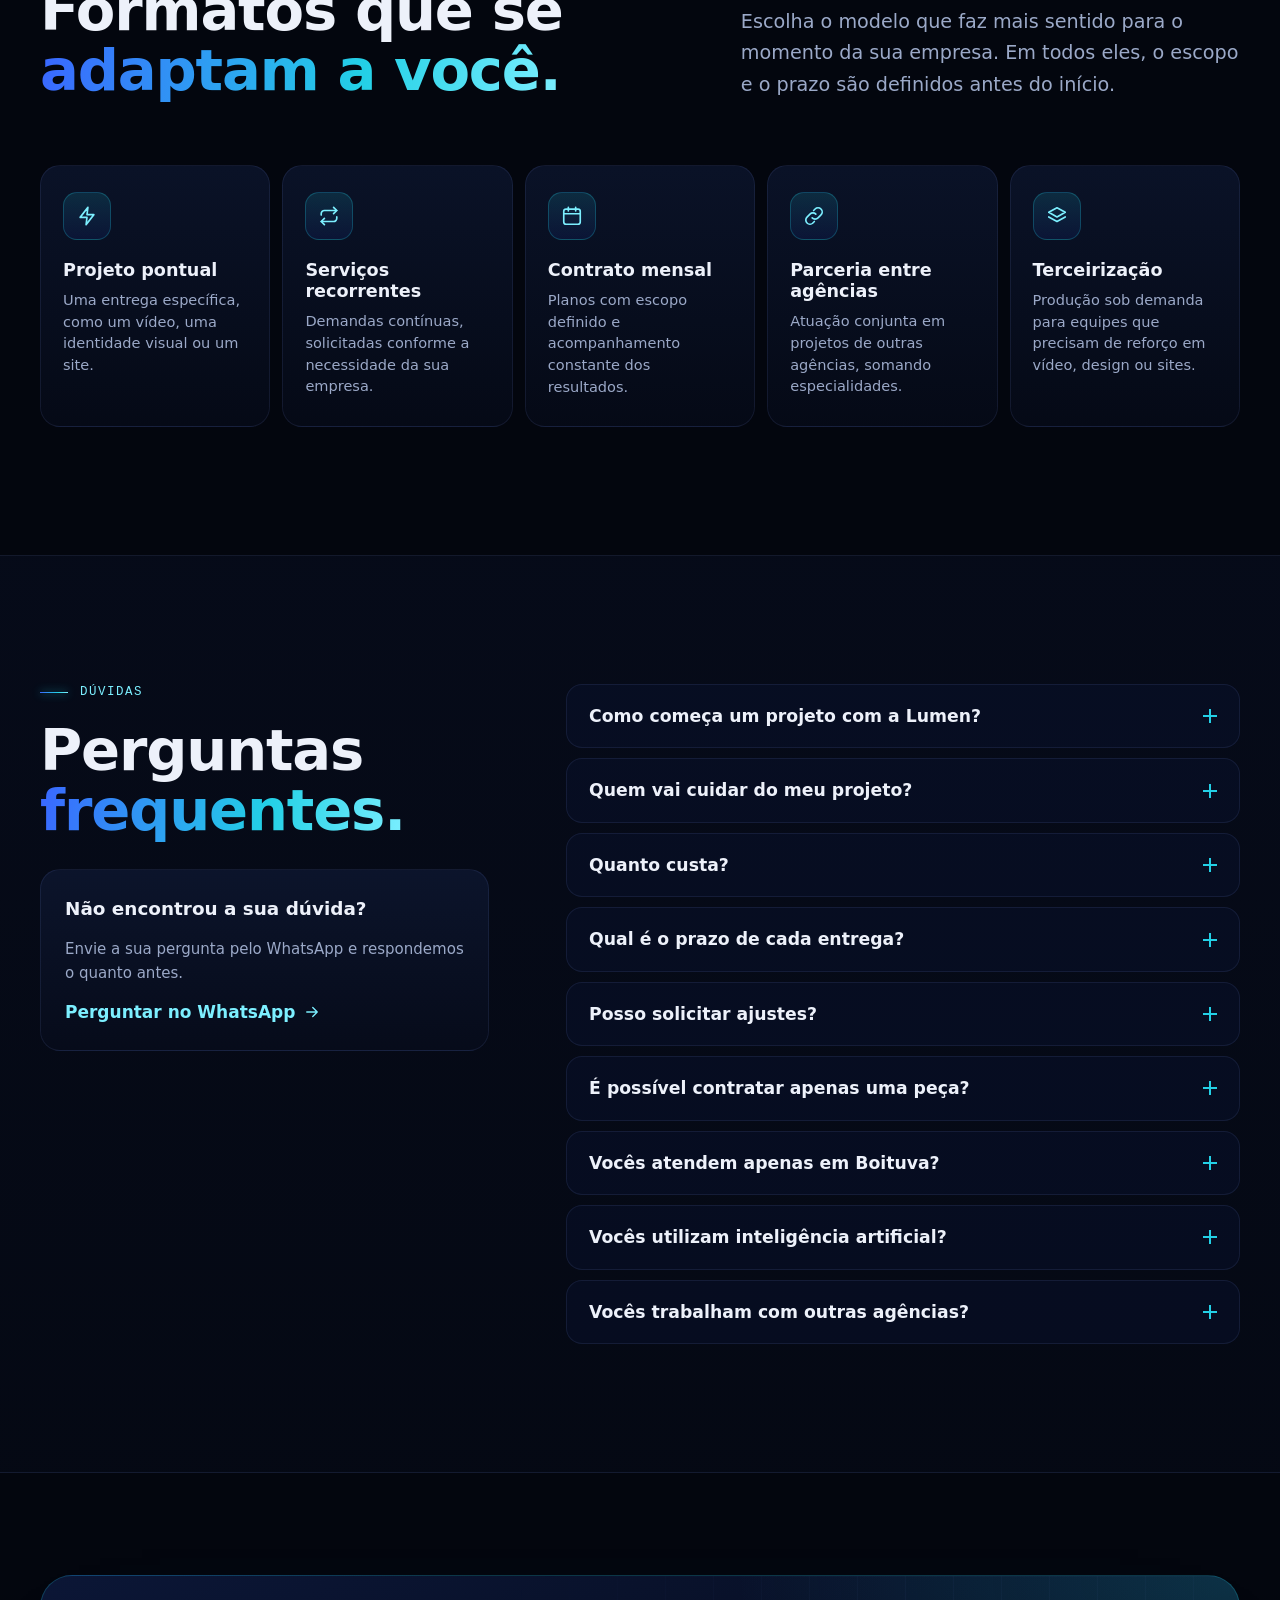
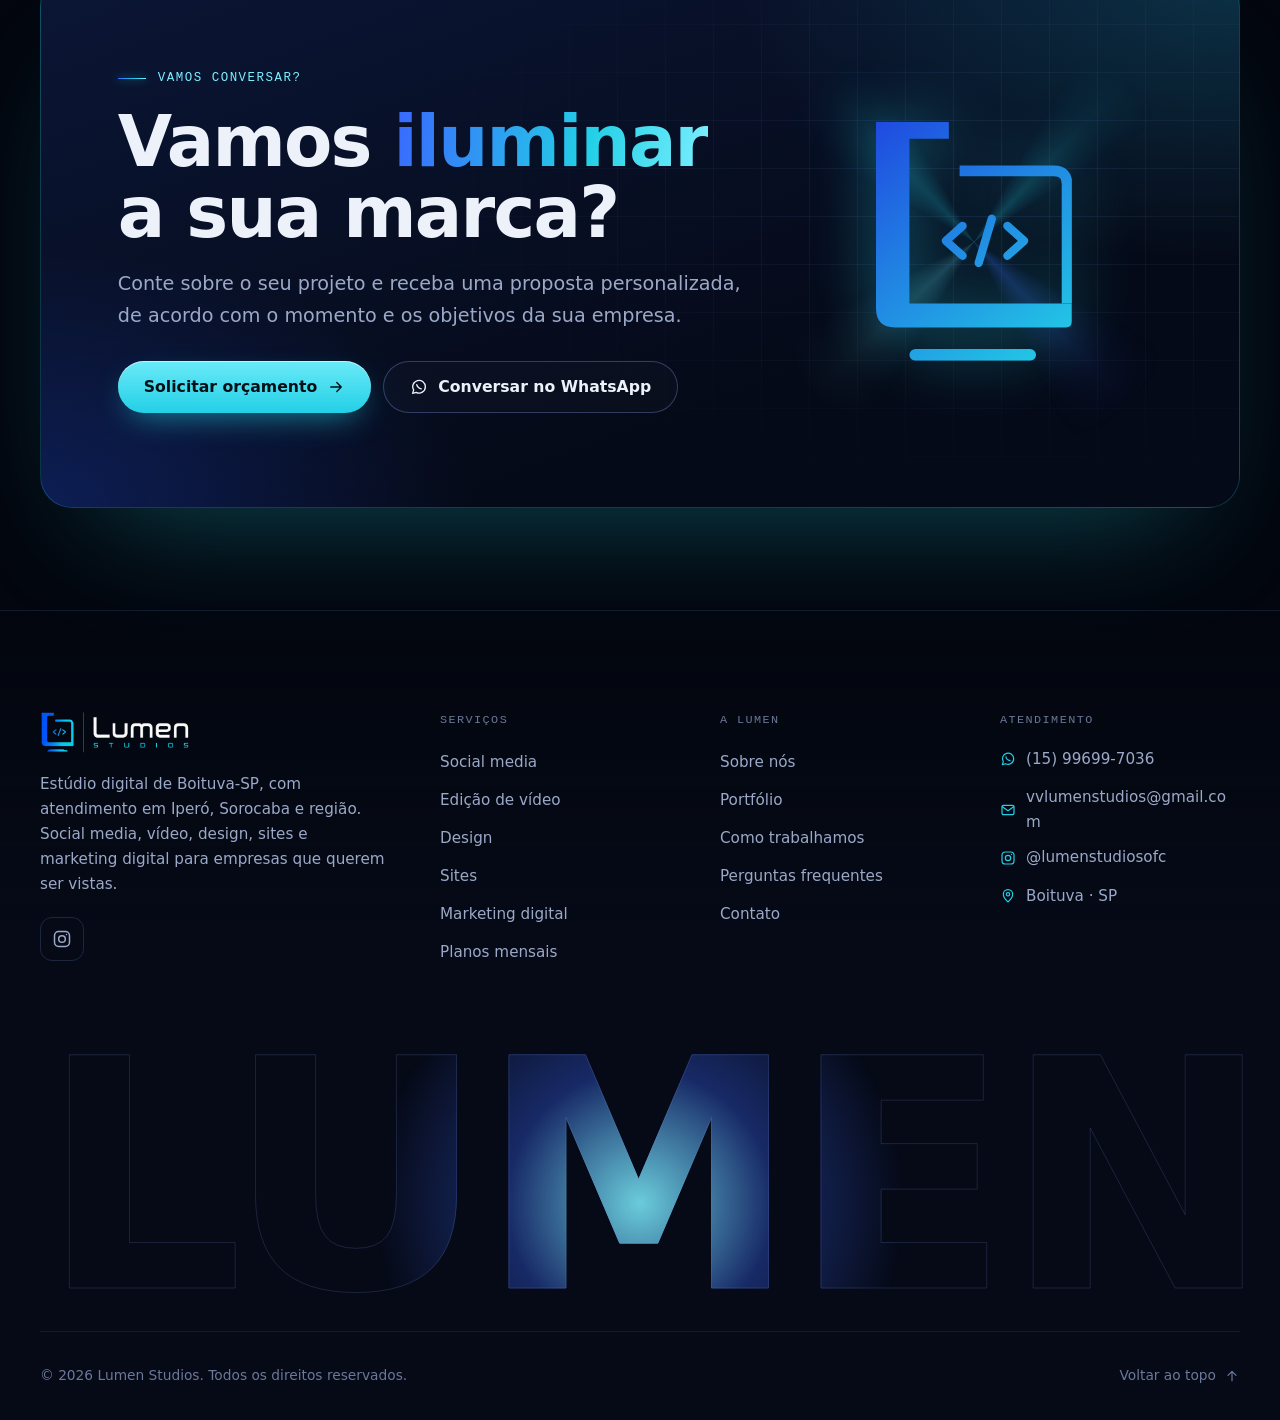
==== commit 789adf6f: "Atualiza o endereço do site para lumenstudios.lumenstudios.workers.dev Troca canonical, Open Graph, " ====
--- a/como-trabalhamos.html
+++ b/como-trabalhamos.html
@@ -5,7 +5,7 @@
   <meta name="viewport" content="width=device-width, initial-scale=1, viewport-fit=cover">
   <title>Como trabalhamos | Lumen Studios</title>
   <meta name="description" content="Da primeira conversa à entrega: conheça o processo da Lumen Studios, os formatos de contratação e as respostas para as dúvidas mais frequentes.">
-  <link rel="canonical" href="https://lumenstudios.vvlumenstudios.workers.dev/como-trabalhamos.html">
+  <link rel="canonical" href="https://lumenstudios.lumenstudios.workers.dev/como-trabalhamos.html">
   <meta name="robots" content="index, follow, max-image-preview:large">
   <meta name="theme-color" content="#03060e">
   <meta name="geo.region" content="BR-SP">
@@ -14,10 +14,10 @@
   <meta property="og:type" content="website">
   <meta property="og:locale" content="pt_BR">
   <meta property="og:site_name" content="Lumen Studios">
-  <meta property="og:url" content="https://lumenstudios.vvlumenstudios.workers.dev/como-trabalhamos.html">
+  <meta property="og:url" content="https://lumenstudios.lumenstudios.workers.dev/como-trabalhamos.html">
   <meta property="og:title" content="Como trabalhamos | Lumen Studios">
   <meta property="og:description" content="Da primeira conversa à entrega: conheça o processo da Lumen Studios, os formatos de contratação e as respostas para as dúvidas mais frequentes.">
-  <meta property="og:image" content="https://lumenstudios.vvlumenstudios.workers.dev/assets/og-image.png">
+  <meta property="og:image" content="https://lumenstudios.lumenstudios.workers.dev/assets/og-image.png">
   <meta property="og:image:width" content="1200">
   <meta property="og:image:height" content="630">
   <meta property="og:image:alt" content="Lumen Studios: marketing digital e social media em Boituva-SP">
@@ -43,13 +43,13 @@
         "@type": "ListItem",
         "position": 1,
         "name": "Início",
-        "item": "https://lumenstudios.vvlumenstudios.workers.dev/"
+        "item": "https://lumenstudios.lumenstudios.workers.dev/"
       },
       {
         "@type": "ListItem",
         "position": 2,
         "name": "Como trabalhamos",
-        "item": "https://lumenstudios.vvlumenstudios.workers.dev/como-trabalhamos.html"
+        "item": "https://lumenstudios.lumenstudios.workers.dev/como-trabalhamos.html"
       }
     ]
   }
--- a/css/style.css
+++ b/css/style.css
@@ -0,0 +1,2621 @@
+/* ==========================================================================
+   Lumen Studios — folha de estilos
+   Identidade: azul-noite, azul royal e ciano (as cores do logotipo), com a luz
+   como fio condutor: "lumen", em latim, significa luz.
+
+   Índice
+   1. Base               6. Início             10. Sobre nós
+   2. Componentes        7. Páginas internas   11. Como trabalhamos
+   3. Fundo              8. Serviços           12. Contato
+   4. Cabeçalho          9. Portfólio          13. Página 404
+   5. Rodapé                                   14. Animações
+   ========================================================================== */
+
+:root {
+  --bg: #03060e;
+  --bg-2: #060b18;
+  --panel: #0a1226;
+  --panel-2: #0e1834;
+  --royal: #1f4ae0;
+  --royal-2: #3a66ff;
+  --cyan: #23d0e6;
+  --cyan-2: #7cefff;
+  --ink: #021018;
+  --text: #edf1fa;
+  --muted: #9ba9c8;
+  --dim: #6a7899;
+  --line: rgba(140, 165, 255, 0.1);
+  --line-2: rgba(140, 165, 255, 0.18);
+  --line-3: rgba(140, 165, 255, 0.3);
+  --ok: #3ee0a4;
+  --warm: #ffcf7a;
+  --paper: #f4f1ea;
+  --note-1: #66dded;
+  --note-2: #27bcd1;
+  --grad: linear-gradient(100deg, #3a66ff 0%, #23d0e6 62%, #7cefff 100%);
+  --glass: linear-gradient(180deg, rgba(18, 30, 64, 0.5), rgba(8, 13, 30, 0.5));
+
+  --f-display: "Saira", "Segoe UI", system-ui, sans-serif;
+  --f-body: "Fira Sans", "Segoe UI", system-ui, sans-serif;
+  --f-mono: "Fira Code", ui-monospace, "SFMono-Regular", Consolas, monospace;
+  --f-hand: "Permanent Marker", "Comic Sans MS", cursive;
+
+  --container: 1240px;
+  --gutter: clamp(16px, 4vw, 40px);
+  --header-h: 72px;
+  --radius: 20px;
+  --ease: cubic-bezier(0.2, 0.8, 0.2, 1);
+}
+
+/* ==========================================================================
+   1. Base
+   ========================================================================== */
+*,
+*::before,
+*::after { box-sizing: border-box; }
+
+html {
+  scroll-behavior: smooth;
+  scroll-padding-top: calc(var(--header-h) + 16px);
+  -webkit-text-size-adjust: 100%;
+  color-scheme: dark;
+}
+
+body {
+  margin: 0;
+  min-height: 100vh;
+  background: var(--bg);
+  color: var(--text);
+  font-family: var(--f-body);
+  font-size: 1.0625rem;
+  line-height: 1.65;
+  overflow-x: hidden;
+  -webkit-font-smoothing: antialiased;
+  -moz-osx-font-smoothing: grayscale;
+}
+html.menu-open body { overflow: hidden; }
+
+img, svg, video { display: block; max-width: 100%; }
+img { height: auto; }
+a { color: inherit; text-decoration: none; }
+button { font: inherit; color: inherit; background: none; border: 0; padding: 0; cursor: pointer; }
+input, textarea, select { font: inherit; color: inherit; }
+ul, ol { margin: 0; padding: 0; list-style: none; }
+h1, h2, h3, h4, p, figure, dl, dd, blockquote { margin: 0; }
+strong { color: var(--text); font-weight: 600; }
+em { font-style: normal; color: var(--text); }
+mark { background: none; color: var(--cyan); font-weight: 600; }
+
+::selection { background: var(--cyan); color: var(--ink); }
+:focus-visible { outline: 2px solid var(--cyan); outline-offset: 3px; border-radius: 6px; }
+
+.i {
+  width: 20px; height: 20px; flex: none;
+  fill: none; stroke: currentColor; stroke-width: 1.8; stroke-linecap: round; stroke-linejoin: round;
+}
+
+.container {
+  width: 100%;
+  max-width: calc(var(--container) + var(--gutter) * 2);
+  margin-inline: auto;
+  padding-inline: var(--gutter);
+}
+
+main, .footer { position: relative; z-index: 1; }
+
+.sr-only {
+  position: absolute !important; width: 1px; height: 1px; padding: 0; margin: -1px;
+  overflow: hidden; clip: rect(0 0 0 0); white-space: nowrap; border: 0;
+}
+
+.skip {
+  position: fixed; left: 16px; top: -64px; z-index: 100;
+  padding: 10px 16px; border-radius: 10px;
+  background: var(--cyan); color: var(--ink); font-weight: 600;
+  transition: top 0.2s;
+}
+.skip:focus { top: 12px; }
+
+/* Transição suave entre as páginas (navegadores compatíveis) */
+@view-transition { navigation: auto; }
+::view-transition-old(root),
+::view-transition-new(root) { animation-duration: 0.35s; }
+
+/* ==========================================================================
+   2. Componentes
+   ========================================================================== */
+
+/* ---------- Tipografia ---------- */
+.eyebrow {
+  display: inline-flex; align-items: center; gap: 12px;
+  font-family: var(--f-mono); font-weight: 500; font-size: 0.78rem; line-height: 1.4;
+  letter-spacing: 0.12em; text-transform: uppercase; color: var(--cyan-2);
+}
+.eyebrow::before {
+  content: ""; flex: none; width: 28px; height: 1px;
+  background: var(--grad); box-shadow: 0 0 8px var(--cyan);
+}
+
+.title {
+  font-family: var(--f-display); font-weight: 700;
+  font-size: clamp(2.05rem, 1.25rem + 3.1vw, 3.6rem);
+  line-height: 1.04; letter-spacing: -0.02em;
+  text-wrap: balance;
+}
+.hl {
+  background: var(--grad);
+  -webkit-background-clip: text; background-clip: text;
+  color: transparent;
+}
+.lead {
+  color: var(--muted);
+  font-size: clamp(1.04rem, 0.98rem + 0.3vw, 1.2rem);
+  max-width: 58ch;
+}
+
+.copy { display: grid; gap: 20px; align-content: start; min-width: 0; }
+.copy > .actions, .copy > .link-arrow { margin-top: 8px; }
+.copy > p:not(.eyebrow):not(.lead) { color: var(--muted); max-width: 58ch; }
+
+/* ---------- Seções ---------- */
+.section { position: relative; padding-block: clamp(80px, 10vw, 144px); }
+.section--tight { padding-block: clamp(56px, 7vw, 96px); }
+.section--band {
+  background: linear-gradient(180deg, rgba(8, 14, 32, 0.62), rgba(6, 11, 24, 0.62));
+  border-block: 1px solid var(--line);
+}
+.section__head { display: grid; gap: 20px; max-width: 780px; margin-bottom: clamp(40px, 5vw, 64px); }
+.section__head--split {
+  max-width: none;
+  grid-template-columns: minmax(0, 1fr) minmax(0, 0.8fr);
+  align-items: end; column-gap: clamp(32px, 6vw, 96px);
+}
+.section__head--split > .copy { gap: 20px; }
+.section__head--center { margin-inline: auto; text-align: center; justify-items: center; }
+.section__aside { display: grid; gap: 18px; justify-items: start; }
+
+@media (max-width: 860px) {
+  .section__head--split { grid-template-columns: 1fr; row-gap: 20px; }
+}
+
+/* ---------- Botões ---------- */
+.btn {
+  --bx: 0px; --by: 0px;
+  position: relative;
+  display: inline-flex; align-items: center; justify-content: center; gap: 10px;
+  min-height: 52px; padding: 0 26px; border-radius: 999px;
+  font-family: var(--f-body); font-weight: 600; font-size: 0.98rem; line-height: 1.2;
+  text-align: center; white-space: nowrap;
+  transform: translate(var(--bx), var(--by));
+  transition: transform 0.35s var(--ease), background-color 0.25s, border-color 0.25s, color 0.25s, box-shadow 0.3s;
+}
+.btn .i { width: 18px; height: 18px; transition: transform 0.3s var(--ease); }
+.btn:hover .i { transform: translateX(3px); }
+.btn--primary {
+  color: var(--ink);
+  background: linear-gradient(180deg, #6aeaf8, var(--cyan));
+  box-shadow: inset 0 1px 0 rgba(255, 255, 255, 0.55), 0 12px 32px -12px rgba(35, 208, 230, 0.7);
+}
+.btn--primary:hover {
+  box-shadow: inset 0 1px 0 rgba(255, 255, 255, 0.6), 0 0 0 4px rgba(35, 208, 230, 0.16), 0 18px 40px -12px rgba(35, 208, 230, 0.85);
+}
+.btn--ghost {
+  color: var(--text);
+  border: 1px solid var(--line-3);
+  background: rgba(255, 255, 255, 0.02);
+}
+.btn--ghost:hover { border-color: rgba(35, 208, 230, 0.6); background: rgba(35, 208, 230, 0.06); }
+.btn--sm { min-height: 42px; padding: 0 18px; font-size: 0.92rem; }
+
+.actions { display: flex; flex-wrap: wrap; gap: 12px; }
+
+@media (max-width: 560px) {
+  .actions .btn { flex: 1 1 100%; }
+}
+/* celulares muito estreitos: o texto do botão pode quebrar em vez de vazar */
+@media (max-width: 380px) {
+  .btn { white-space: normal; padding: 12px 20px; }
+}
+
+.link-arrow {
+  display: inline-flex; align-items: center; gap: 8px;
+  font-weight: 600; color: var(--cyan-2);
+  transition: color 0.2s, gap 0.3s var(--ease);
+}
+.link-arrow .i { width: 18px; height: 18px; }
+.link-arrow:hover { color: var(--text); gap: 12px; }
+
+.text-link { color: var(--cyan-2); text-decoration: underline; text-decoration-color: rgba(124, 239, 255, 0.4); text-underline-offset: 3px; }
+.text-link:hover { text-decoration-color: currentColor; }
+
+/* ---------- Selos e etiquetas ---------- */
+.chip {
+  display: inline-flex; align-items: center; gap: 10px; width: fit-content;
+  padding: 7px 14px 7px 11px; border-radius: 999px;
+  border: 1px solid var(--line-2); background: rgba(10, 18, 40, 0.6);
+  font-family: var(--f-mono); font-size: 0.74rem; line-height: 1.4;
+  letter-spacing: 0.08em; text-transform: uppercase; color: var(--muted);
+}
+.dot {
+  flex: none; width: 8px; height: 8px; border-radius: 50%;
+  background: var(--cyan); box-shadow: 0 0 12px var(--cyan);
+  animation: pulse 2.4s infinite;
+}
+
+.tags { display: flex; flex-wrap: wrap; gap: 6px; }
+.tags > * {
+  padding: 3px 10px; border-radius: 999px;
+  font-size: 0.78rem; line-height: 1.5; color: var(--cyan-2);
+  background: rgba(35, 208, 230, 0.06); border: 1px solid rgba(35, 208, 230, 0.2);
+}
+
+/* ---------- Cards ---------- */
+.card {
+  position: relative;
+  border-radius: var(--radius);
+  border: 1px solid var(--line);
+  background: var(--glass);
+}
+
+/* luz que segue o cursor dentro do card */
+.glow-card { position: relative; isolation: isolate; overflow: hidden; }
+.glow-card::before,
+.glow-card::after {
+  content: ""; position: absolute; inset: 0; border-radius: inherit; pointer-events: none;
+  opacity: 0; transition: opacity 0.4s;
+}
+.glow-card::before {
+  z-index: -1;
+  background: radial-gradient(420px circle at var(--x, 50%) var(--y, 0%), rgba(35, 208, 230, 0.1), transparent 45%);
+}
+.glow-card::after {
+  padding: 1px;
+  background: radial-gradient(260px circle at var(--x, 50%) var(--y, 0%), rgba(124, 239, 255, 0.55), transparent 45%);
+  -webkit-mask: linear-gradient(#000 0 0) content-box, linear-gradient(#000 0 0);
+  -webkit-mask-composite: xor;
+  mask: linear-gradient(#000 0 0) content-box exclude, linear-gradient(#000 0 0);
+}
+.glow-card:hover::before,
+.glow-card:hover::after { opacity: 1; }
+
+.icon-box {
+  display: grid; place-items: center; flex: none;
+  width: 48px; height: 48px; border-radius: 14px;
+  color: var(--cyan-2);
+  background: linear-gradient(180deg, rgba(35, 208, 230, 0.14), rgba(31, 74, 224, 0.1));
+  border: 1px solid rgba(35, 208, 230, 0.25);
+  transition: background-color 0.3s, color 0.3s, transform 0.4s var(--ease);
+}
+.icon-box .i { width: 22px; height: 22px; }
+
+/* Lista com marcadores de verificação */
+.checks, .cat__list, .plan__list { display: grid; gap: 12px; }
+.checks li, .cat__list li, .plan__list li { position: relative; padding-left: 32px; }
+.checks li { color: var(--muted); }
+.checks li::before, .cat__list li::before, .plan__list li::before {
+  content: ""; position: absolute; left: 0; top: 0.2em;
+  width: 20px; height: 20px; border-radius: 6px;
+  border: 1px solid rgba(35, 208, 230, 0.3);
+  background: rgba(35, 208, 230, 0.1) url("data:image/svg+xml,%3Csvg xmlns='http://www.w3.org/2000/svg' viewBox='0 0 24 24' fill='none' stroke='%237cefff' stroke-width='3' stroke-linecap='round' stroke-linejoin='round'%3E%3Cpath d='m5 12.5 4.5 4.5L19 7.5'/%3E%3C/svg%3E") center / 12px no-repeat;
+}
+
+/* Selo "responsável": iniciais de quem cuida da frente */
+.who { display: inline-flex; align-items: center; gap: 12px; }
+.who__faces { display: flex; }
+.who__faces i {
+  display: grid; place-items: center; width: 40px; height: 40px; border-radius: 50%;
+  font-style: normal; font-family: var(--f-display); font-weight: 700; font-size: 0.82rem; color: var(--ink);
+  background: var(--grad); border: 2px solid var(--bg);
+}
+.who__faces i + i { margin-left: -10px; }
+.who__text { display: grid; line-height: 1.3; }
+.who__text small {
+  font-family: var(--f-mono); font-size: 0.68rem; letter-spacing: 0.1em; text-transform: uppercase; color: var(--dim);
+}
+.who__text b { font-weight: 600; font-size: 0.96rem; }
+
+/* Celular (moldura) */
+.phone {
+  flex: none; width: 214px; padding: 9px; border-radius: 34px;
+  background: #05080f; border: 1px solid var(--line-3);
+  box-shadow: 0 40px 80px -30px rgba(0, 0, 0, 0.9), inset 0 0 0 1px rgba(255, 255, 255, 0.03);
+}
+.phone__screen { padding: 14px 12px 16px; border-radius: 26px; background: #070c19; overflow: hidden; }
+
+/* ---------- Fita adesiva e post-it ---------- */
+.tape {
+  position: absolute; z-index: 2;
+  width: 96px; height: 28px;
+  background: rgba(205, 225, 255, 0.28);
+  -webkit-backdrop-filter: blur(1px); backdrop-filter: blur(1px);
+  clip-path: polygon(0 12%, 3% 0, 97% 6%, 100% 0, 98% 50%, 100% 92%, 96% 100%, 4% 94%, 0 100%, 2% 50%);
+  box-shadow: inset 0 0 12px rgba(255, 255, 255, 0.15);
+}
+.tape--royal { background: rgba(31, 74, 224, 0.92); }
+.tape--cyan { background: rgba(35, 208, 230, 0.75); }
+
+.note {
+  position: relative;
+  padding: 34px 24px 26px;
+  font-family: var(--f-hand); font-size: 1.12rem; line-height: 1.25;
+  text-transform: uppercase; color: var(--ink);
+  background: linear-gradient(165deg, var(--note-1) 0%, var(--note-2) 70%, #20a9be 100%);
+  box-shadow: 0 26px 40px -18px rgba(0, 0, 0, 0.85), inset 0 -24px 30px -24px rgba(0, 0, 0, 0.3);
+  transform: translate3d(var(--px, 0), var(--py, 0), 0) rotate(var(--rot, -4deg));
+}
+.note .tape { top: -12px; left: 50%; margin-left: -48px; transform: rotate(-3deg); }
+
+/* Título "de impacto": caixa alta pesada, como nas peças da marca */
+.title--loud {
+  font-weight: 900; text-transform: uppercase; letter-spacing: -0.01em;
+  font-size: clamp(2.4rem, 1.3rem + 4.2vw, 4.4rem); line-height: 0.92;
+}
+.glow-text { color: var(--cyan); text-shadow: 0 0 40px rgba(35, 208, 230, 0.45); }
+
+/* ---------- Revelar ao rolar ---------- */
+.js .reveal {
+  opacity: 0; translate: 0 26px;
+  transition: opacity 0.8s var(--ease) var(--d, 0s), translate 0.8s var(--ease) var(--d, 0s);
+}
+.js .reveal.is-in { opacity: 1; translate: 0 0; }
+
+/* ---------- Chamada final (antes do rodapé) ---------- */
+.cta { position: relative; padding-block: clamp(56px, 8vw, 112px); }
+.cta__panel {
+  position: relative; overflow: hidden; isolation: isolate;
+  display: grid; grid-template-columns: minmax(0, 1.25fr) minmax(0, 0.75fr); align-items: center; gap: 40px;
+  padding: clamp(32px, 6vw, 80px);
+  border-radius: 32px; border: 1px solid rgba(35, 208, 230, 0.22);
+  background:
+    radial-gradient(70% 90% at 100% 0%, rgba(35, 208, 230, 0.18), transparent 60%),
+    radial-gradient(60% 80% at 0% 100%, rgba(31, 74, 224, 0.28), transparent 60%),
+    linear-gradient(160deg, #0b1636, #050a18 70%);
+  box-shadow: 0 60px 120px -60px rgba(35, 208, 230, 0.35);
+}
+.cta__panel::before {
+  content: ""; position: absolute; inset: 0; z-index: -1; pointer-events: none;
+  background-image: linear-gradient(var(--line) 1px, transparent 1px), linear-gradient(90deg, var(--line) 1px, transparent 1px);
+  background-size: 48px 48px;
+  -webkit-mask-image: radial-gradient(70% 80% at 80% 40%, #000, transparent 75%);
+  mask-image: radial-gradient(70% 80% at 80% 40%, #000, transparent 75%);
+}
+.cta__copy { display: grid; gap: 20px; }
+.cta__title {
+  font-family: var(--f-display); font-weight: 700; letter-spacing: -0.025em;
+  font-size: clamp(2.3rem, 1.3rem + 4vw, 4.4rem); line-height: 1;
+}
+.cta__copy .actions { margin-top: 10px; }
+.cta__art { position: relative; display: grid; place-items: center; aspect-ratio: 1; }
+.cta__rays {
+  position: absolute; inset: -10%; border-radius: 50%;
+  background: conic-gradient(from 0deg, transparent 0 8%, rgba(35, 208, 230, 0.22) 12%, transparent 16% 33%, rgba(58, 102, 255, 0.25) 38%, transparent 43% 58%, rgba(124, 239, 255, 0.18) 63%, transparent 68% 83%, rgba(35, 208, 230, 0.2) 88%, transparent 92%);
+  -webkit-mask-image: radial-gradient(closest-side, #000 20%, transparent 100%);
+  mask-image: radial-gradient(closest-side, #000 20%, transparent 100%);
+  animation: spin 28s linear infinite;
+}
+.cta__mark {
+  position: relative; width: 52%; height: auto; aspect-ratio: 328 / 400;
+  filter: drop-shadow(0 0 30px rgba(35, 208, 230, 0.45));
+}
+
+@media (max-width: 860px) {
+  .cta__panel { grid-template-columns: 1fr; }
+  .cta__art { display: none; }
+}
+
+/* ---------- Botão flutuante, barra de progresso e aviso ---------- */
+.fab {
+  position: fixed; z-index: 40;
+  right: max(16px, env(safe-area-inset-right)); bottom: max(16px, env(safe-area-inset-bottom));
+  display: grid; place-items: center; width: 56px; height: 56px; border-radius: 50%;
+  color: var(--ink); background: linear-gradient(180deg, #6aeaf8, var(--cyan));
+  box-shadow: 0 14px 30px -10px rgba(35, 208, 230, 0.75);
+  opacity: 0; transform: translateY(16px) scale(0.9); pointer-events: none;
+  transition: opacity 0.35s, transform 0.35s var(--ease), box-shadow 0.3s;
+}
+.fab.is-on { opacity: 1; transform: none; pointer-events: auto; }
+.fab:hover { box-shadow: 0 0 0 6px rgba(35, 208, 230, 0.16), 0 18px 36px -10px rgba(35, 208, 230, 0.85); }
+.fab .i { width: 24px; height: 24px; }
+.menu-open .fab { opacity: 0; pointer-events: none; }
+
+.progress { position: fixed; inset: 0 0 auto; z-index: 60; height: 2px; pointer-events: none; }
+.progress span {
+  display: block; height: 100%;
+  background: var(--grad); box-shadow: 0 0 10px var(--cyan);
+  transform: scaleX(0); transform-origin: left;
+}
+
+.toast {
+  position: fixed; left: 50%; bottom: calc(24px + env(safe-area-inset-bottom)); z-index: 60;
+  max-width: calc(100vw - 32px); padding: 12px 18px; border-radius: 12px;
+  background: rgba(10, 18, 40, 0.96); border: 1px solid rgba(35, 208, 230, 0.4);
+  font-size: 0.92rem; box-shadow: 0 20px 40px -16px rgba(0, 0, 0, 0.9);
+  opacity: 0; translate: -50% 20px; pointer-events: none;
+  transition: opacity 0.3s, translate 0.3s var(--ease);
+}
+.toast.is-on { opacity: 1; translate: -50% 0; }
+
+/* ==========================================================================
+   3. Fundo: grade que "acende" onde o cursor passa
+   ========================================================================== */
+.bg { position: fixed; inset: 0; z-index: 0; pointer-events: none; overflow: hidden; }
+.bg__grid,
+.bg__lit {
+  position: absolute; inset: 0;
+  background-size: 72px 72px; background-position: 50% 0;
+}
+.bg__grid {
+  background-image: linear-gradient(var(--line) 1px, transparent 1px), linear-gradient(90deg, var(--line) 1px, transparent 1px);
+  -webkit-mask-image: radial-gradient(90% 60% at 50% 0%, #000 20%, transparent 75%);
+  mask-image: radial-gradient(90% 60% at 50% 0%, #000 20%, transparent 75%);
+  opacity: 0.6;
+}
+.bg__lit {
+  background-image: linear-gradient(rgba(35, 208, 230, 0.32) 1px, transparent 1px), linear-gradient(90deg, rgba(35, 208, 230, 0.32) 1px, transparent 1px);
+  -webkit-mask-image: radial-gradient(240px circle at var(--mx, 70%) var(--my, 20%), #000, transparent 70%);
+  mask-image: radial-gradient(240px circle at var(--mx, 70%) var(--my, 20%), #000, transparent 70%);
+  opacity: 0; transition: opacity 0.6s;
+}
+.has-pointer .bg__lit { opacity: 1; }
+.bg__glow {
+  position: absolute; left: 50%; top: -42vh;
+  width: min(1500px, 160vw); height: 84vh; translate: -50% 0;
+  background:
+    radial-gradient(closest-side, rgba(31, 74, 224, 0.34), transparent),
+    radial-gradient(closest-side at 72% 64%, rgba(35, 208, 230, 0.14), transparent);
+  filter: blur(10px);
+}
+.bg__noise {
+  position: absolute; inset: 0; opacity: 0.045; mix-blend-mode: overlay;
+  background-image: url("data:image/svg+xml,%3Csvg xmlns='http://www.w3.org/2000/svg' width='160' height='160'%3E%3Cfilter id='n'%3E%3CfeTurbulence type='fractalNoise' baseFrequency='.9' numOctaves='2' stitchTiles='stitch'/%3E%3C/filter%3E%3Crect width='100%25' height='100%25' filter='url(%23n)'/%3E%3C/svg%3E");
+}
+
+/* ==========================================================================
+   4. Cabeçalho
+   ========================================================================== */
+.header { position: fixed; inset: 0 0 auto; z-index: 50; height: var(--header-h); }
+/* o desfoque fica no pseudo-elemento: no próprio cabeçalho ele prenderia o menu móvel (position: fixed) */
+.header::before {
+  content: ""; position: absolute; inset: 0;
+  background: rgba(3, 6, 14, 0.74);
+  -webkit-backdrop-filter: blur(16px) saturate(140%); backdrop-filter: blur(16px) saturate(140%);
+  border-bottom: 1px solid var(--line);
+  opacity: 0; transition: opacity 0.35s;
+}
+.header.is-scrolled::before,
+.menu-open .header::before { opacity: 1; }
+.header__inner { position: relative; height: 100%; display: flex; align-items: center; gap: 20px; }
+
+.brand { flex: none; display: block; }
+.brand img { width: 138px; height: auto; }
+
+.nav { margin-inline: auto; }
+.nav__list { display: flex; align-items: center; gap: 2px; }
+.nav__link {
+  display: inline-flex; align-items: center; gap: 6px;
+  height: 40px; padding: 0 14px; border-radius: 999px;
+  font-size: 0.94rem; font-weight: 500; color: var(--muted); white-space: nowrap;
+  transition: color 0.2s, background-color 0.2s;
+}
+.nav__link:hover,
+.nav__item.is-open .nav__trigger { color: var(--text); background: rgba(255, 255, 255, 0.05); }
+.nav__link[aria-current="page"],
+.nav__trigger.is-current { color: var(--text); background: rgba(35, 208, 230, 0.08); }
+.nav__caret { width: 16px; height: 16px; transition: transform 0.3s var(--ease); }
+.nav__item.is-open .nav__caret { transform: rotate(180deg); }
+.nav__foot { display: none; }
+
+/* Menu suspenso de serviços */
+.nav__item--drop { position: relative; }
+.drop {
+  position: absolute; top: calc(100% + 14px); left: -12px;
+  width: 700px;
+  display: grid; grid-template-columns: minmax(0, 1.35fr) minmax(0, 1fr); gap: 8px;
+  padding: 8px; border-radius: 22px;
+  background: rgba(7, 12, 26, 0.96); border: 1px solid var(--line-2);
+  box-shadow: 0 40px 80px -30px rgba(0, 0, 0, 0.95);
+  -webkit-backdrop-filter: blur(18px); backdrop-filter: blur(18px);
+  opacity: 0; visibility: hidden; translate: 0 8px;
+  transition: opacity 0.25s, translate 0.3s var(--ease), visibility 0s 0.3s;
+}
+/* ponte invisível: o mouse atravessa o vão sem fechar o menu */
+.drop::before { content: ""; position: absolute; left: 0; right: 0; top: -16px; height: 16px; }
+.nav__item.is-open .drop { opacity: 1; visibility: visible; translate: 0 0; transition-delay: 0s; }
+.drop__list { display: grid; gap: 2px; padding: 4px; }
+.drop__link {
+  display: flex; align-items: center; gap: 14px;
+  padding: 10px 12px; border-radius: 14px;
+  transition: background-color 0.2s;
+}
+.drop__link:hover { background: rgba(255, 255, 255, 0.05); }
+.drop__link:hover .icon-box { background: var(--cyan); color: var(--ink); }
+.drop__link .icon-box { width: 40px; height: 40px; border-radius: 12px; }
+.drop__link .icon-box .i { width: 19px; height: 19px; }
+.drop__link b { display: block; font-weight: 600; font-size: 0.95rem; line-height: 1.3; }
+.drop__link small { display: block; font-size: 0.82rem; line-height: 1.35; color: var(--dim); }
+.drop__feature {
+  position: relative; overflow: hidden;
+  display: flex; flex-direction: column; gap: 10px;
+  padding: 24px 22px; border-radius: 16px;
+  background:
+    radial-gradient(120% 80% at 100% 0%, rgba(35, 208, 230, 0.24), transparent 60%),
+    linear-gradient(160deg, #10225c, #070d22);
+  border: 1px solid rgba(35, 208, 230, 0.25);
+  transition: border-color 0.25s;
+}
+.drop__feature:hover { border-color: rgba(35, 208, 230, 0.55); }
+.drop__kicker { font-family: var(--f-mono); font-size: 0.72rem; letter-spacing: 0.12em; text-transform: uppercase; color: var(--cyan-2); }
+.drop__feature b { font-family: var(--f-display); font-weight: 700; font-size: 1.4rem; line-height: 1.1; }
+.drop__text { font-size: 0.9rem; line-height: 1.5; color: var(--muted); }
+.drop__go { display: inline-flex; align-items: center; gap: 8px; margin-top: auto; padding-top: 10px; font-weight: 600; font-size: 0.92rem; color: var(--cyan-2); }
+.drop__go .i { width: 16px; height: 16px; }
+.drop__all {
+  grid-column: 1 / -1;
+  display: flex; align-items: center; justify-content: space-between; gap: 12px;
+  padding: 12px 16px; border-radius: 14px;
+  border-top: 1px solid var(--line);
+  font-size: 0.9rem; color: var(--muted);
+  transition: color 0.2s, background-color 0.2s;
+}
+.drop__all:hover { color: var(--text); background: rgba(255, 255, 255, 0.04); }
+.drop__all .i { width: 16px; height: 16px; color: var(--cyan-2); }
+
+.menu-toggle { display: none; }
+
+@media (max-width: 1100px) {
+  .header__cta { margin-left: auto; }
+  .menu-toggle {
+    display: grid; place-content: center; gap: 6px; flex: none;
+    width: 46px; height: 46px; border-radius: 14px;
+    border: 1px solid var(--line-2); background: rgba(10, 18, 40, 0.6);
+  }
+  .menu-toggle span {
+    display: block; width: 18px; height: 2px; border-radius: 2px; background: var(--text);
+    transition: transform 0.35s var(--ease);
+  }
+  .menu-open .menu-toggle span:first-child { transform: translateY(4px) rotate(45deg); }
+  .menu-open .menu-toggle span:last-child { transform: translateY(-4px) rotate(-45deg); }
+
+  .nav {
+    position: fixed; inset: var(--header-h) 0 0; margin: 0;
+    display: flex; flex-direction: column; gap: 28px;
+    padding: 8px var(--gutter) calc(24px + env(safe-area-inset-bottom));
+    overflow-y: auto; overscroll-behavior: contain;
+    background: rgba(3, 6, 14, 0.97);
+    -webkit-backdrop-filter: blur(18px); backdrop-filter: blur(18px);
+    opacity: 0; visibility: hidden;
+    transition: opacity 0.3s, visibility 0s 0.3s;
+  }
+  .menu-open .nav { opacity: 1; visibility: visible; transition-delay: 0s; }
+  .nav__list { flex-direction: column; align-items: stretch; gap: 0; }
+  .nav__item {
+    border-bottom: 1px solid var(--line);
+    opacity: 0; translate: 0 14px;
+    transition: opacity 0.4s, translate 0.5s var(--ease);
+  }
+  .menu-open .nav__item { opacity: 1; translate: 0 0; }
+  .menu-open .nav__item:nth-child(2) { transition-delay: 0.04s; }
+  .menu-open .nav__item:nth-child(3) { transition-delay: 0.08s; }
+  .menu-open .nav__item:nth-child(4) { transition-delay: 0.12s; }
+  .menu-open .nav__item:nth-child(5) { transition-delay: 0.16s; }
+  .nav__link {
+    width: 100%; height: auto; justify-content: space-between;
+    padding: 18px 2px; border-radius: 0;
+    font-family: var(--f-display); font-weight: 600; font-size: 1.5rem; color: var(--text);
+  }
+  .nav__link:hover,
+  .nav__link[aria-current="page"],
+  .nav__trigger.is-current,
+  .nav__item.is-open .nav__trigger { background: none; }
+  .nav__link[aria-current="page"],
+  .nav__trigger.is-current { color: var(--cyan-2); }
+  .nav__caret { width: 22px; height: 22px; }
+
+  .drop {
+    position: static; width: auto; translate: none;
+    display: none; grid-template-columns: 1fr; gap: 4px;
+    padding: 0 0 16px; border: 0; border-radius: 0;
+    background: none; box-shadow: none; -webkit-backdrop-filter: none; backdrop-filter: none;
+    opacity: 1; visibility: visible;
+  }
+  .drop::before { display: none; }
+  .nav__item.is-open .drop { display: grid; }
+  .drop__list { padding: 0; }
+  .drop__link { padding: 10px 4px; }
+  .drop__feature { padding: 18px; }
+  .drop__all { padding: 12px 4px; border: 0; }
+
+  .nav__foot { display: grid; gap: 18px; margin-top: auto; }
+  .nav__foot .btn { width: 100%; }
+  .nav__contacts { display: flex; justify-content: center; gap: 24px; color: var(--muted); font-size: 0.95rem; }
+  .nav__contacts a { display: inline-flex; align-items: center; gap: 8px; min-height: 44px; }
+  .nav__contacts .i { width: 18px; height: 18px; color: var(--cyan); }
+}
+@media (max-width: 560px) {
+  .header__cta { display: none; }
+  .menu-toggle { margin-left: auto; }
+  .brand img { width: 124px; }
+}
+
+/* ==========================================================================
+   5. Rodapé
+   ========================================================================== */
+.footer {
+  overflow: hidden;
+  padding-top: clamp(64px, 8vw, 100px);
+  border-top: 1px solid var(--line);
+  background: linear-gradient(180deg, rgba(3, 6, 14, 0), rgba(6, 11, 24, 0.92) 40%);
+}
+.footer__top { display: grid; grid-template-columns: 1.5fr repeat(3, 1fr); gap: 40px; }
+.footer__brand img { width: 150px; height: auto; }
+.footer__tag { margin: 18px 0 20px; max-width: 36ch; color: var(--muted); font-size: 0.95rem; }
+.footer__social {
+  display: inline-grid; place-items: center; width: 44px; height: 44px; border-radius: 12px;
+  border: 1px solid var(--line-2); color: var(--muted);
+  transition: color 0.2s, border-color 0.2s, background-color 0.2s;
+}
+.footer__social:hover { color: var(--ink); background: var(--cyan); border-color: var(--cyan); }
+.footer__title {
+  margin-bottom: 16px;
+  font-family: var(--f-mono); font-size: 0.74rem; letter-spacing: 0.12em; text-transform: uppercase; color: var(--dim);
+}
+.footer__col ul { display: grid; gap: 10px; }
+.footer__col a, .footer__col span { color: var(--muted); font-size: 0.95rem; transition: color 0.2s; }
+.footer__col a:hover { color: var(--text); }
+.footer__contact a, .footer__contact span { display: inline-flex; align-items: center; gap: 10px; overflow-wrap: anywhere; }
+.footer__contact .i { width: 16px; height: 16px; color: var(--cyan); }
+.footer__giant {
+  margin-top: clamp(48px, 7vw, 88px);
+  font-family: var(--f-display); font-weight: 800; letter-spacing: -0.02em; line-height: 0.78;
+  font-size: clamp(5rem, 25vw, 21rem); text-align: center;
+  color: transparent; -webkit-text-stroke: 1px rgba(140, 165, 255, 0.16);
+  background: radial-gradient(380px circle at var(--fx, 50%) var(--fy, 60%), rgba(124, 239, 255, 0.85), rgba(58, 102, 255, 0.35) 35%, transparent 70%);
+  -webkit-background-clip: text; background-clip: text;
+  user-select: none;
+}
+.footer__bottom {
+  display: flex; flex-wrap: wrap; align-items: center; justify-content: space-between; gap: 12px 24px;
+  margin-top: 28px; padding: 22px 0 calc(22px + env(safe-area-inset-bottom));
+  border-top: 1px solid var(--line);
+  font-size: 0.86rem; color: var(--dim);
+}
+.to-top { display: inline-flex; align-items: center; gap: 8px; min-height: 44px; transition: color 0.2s; }
+.to-top .i { width: 16px; height: 16px; }
+.to-top:hover { color: var(--cyan-2); }
+
+@media (max-width: 960px) {
+  .footer__top { grid-template-columns: 1fr 1fr; }
+  .footer__brand { grid-column: 1 / -1; }
+}
+@media (max-width: 520px) {
+  .footer__top { grid-template-columns: 1fr; gap: 32px; }
+  .footer__bottom { flex-direction: column; align-items: flex-start; }
+}
+
+/* ==========================================================================
+   6. Início
+   ========================================================================== */
+.hero {
+  position: relative; min-height: 100vh; min-height: 100svh;
+  display: flex; align-items: center;
+  padding: calc(var(--header-h) + 40px) 0 96px;
+}
+.hero__grid { display: grid; grid-template-columns: minmax(0, 1.08fr) minmax(0, 0.92fr); gap: 56px; align-items: center; }
+.hero__copy { min-width: 0; }
+
+.hero__title {
+  font-family: var(--f-display); font-weight: 900; text-transform: uppercase;
+  font-size: clamp(2.3rem, 5.3vw, 4.3rem); line-height: 0.92; letter-spacing: -0.01em;
+}
+.hero__title .line { display: block; white-space: nowrap; }
+.hero__kicker {
+  display: flex; align-items: center; gap: 10px; margin-bottom: 22px;
+  font-weight: 700; font-size: clamp(0.78rem, 1.5vw, 0.92rem); line-height: 1.4;
+  letter-spacing: 0.16em; color: var(--cyan-2);
+}
+
+/* Palavra que troca: some com desfoque e volta "acesa" por um feixe de luz */
+.rotator {
+  position: relative; display: inline-block;
+  color: var(--cyan); text-shadow: 0 0 40px rgba(35, 208, 230, 0.45);
+  transition: opacity 0.35s var(--ease), filter 0.35s var(--ease), transform 0.35s var(--ease);
+}
+.rotator.is-out { opacity: 0; filter: blur(8px); transform: translateY(-0.1em); }
+.rotator.is-lit { animation: litIn 0.8s var(--ease) backwards; }
+.rotator.is-lit::after {
+  content: ""; position: absolute; top: 4%; bottom: 4%; left: 0; width: 4px; border-radius: 4px;
+  background: #fff; box-shadow: 0 0 12px var(--cyan-2), 0 0 32px var(--cyan);
+  animation: sweep 0.8s var(--ease) both;
+}
+
+.hero__brush { width: min(100%, 520px); height: 30px; margin: 6px 0 24px; overflow: visible; }
+.js .hero__brush path {
+  stroke-dasharray: 560; stroke-dashoffset: 560;
+  animation: draw 1.3s 0.55s var(--ease) forwards;
+}
+
+.hero__lead { max-width: 540px; color: var(--muted); font-size: 1.14rem; }
+.hero__lead em { color: var(--text); font-weight: 500; }
+
+.hero__actions { margin: 32px 0 22px; }
+.hero__note {
+  display: flex; align-items: flex-start; gap: 10px; max-width: 460px;
+  font-size: 0.9rem; color: var(--muted); line-height: 1.5;
+}
+.hero__note .i { width: 18px; height: 18px; margin-top: 2px; color: var(--cyan); }
+
+/* ---------- Antes e depois ---------- */
+.ba-stage { position: relative; display: grid; justify-items: center; padding: 26px 0 0; }
+.ba {
+  --p: 0.5;
+  position: relative; width: min(312px, 82vw);
+  touch-action: pan-y; cursor: ew-resize;
+  -webkit-user-select: none; user-select: none;
+  transform: translate3d(var(--px, 0), var(--py, 0), 0);
+}
+.phone--hero {
+  width: 100%; padding: 10px; border-radius: 42px;
+  background: linear-gradient(160deg, #1c2333, #0a0d15);
+  border: 1px solid rgba(255, 255, 255, 0.08);
+  box-shadow: 0 50px 90px -40px rgba(0, 0, 0, 0.95), inset 0 0 0 2px rgba(0, 0, 0, 0.5);
+}
+.phone .ba__screen { position: relative; padding: 0; border-radius: 32px; overflow: hidden; background: #060a14; }
+.ba__screen::before {
+  content: ""; position: absolute; z-index: 3; top: 9px; left: 50%;
+  width: 76px; height: 20px; margin-left: -38px; border-radius: 12px; background: #000;
+}
+/* luz que "vaza" do feixe para o lado iluminado */
+.ba__screen::after {
+  content: ""; position: absolute; z-index: 2; top: 0; bottom: 0;
+  left: calc(var(--p) * 100%); width: 90px; pointer-events: none;
+  background: linear-gradient(90deg, rgba(111, 240, 253, 0.22), transparent);
+}
+.ba__layer { padding: 40px 12px 14px; }
+.ba__before { filter: grayscale(0.65) brightness(0.55) contrast(0.9); }
+.ba__after {
+  position: absolute; inset: 0;
+  background: radial-gradient(120% 60% at 0% 30%, rgba(35, 208, 230, 0.12), transparent 60%), #071027;
+  clip-path: inset(0 0 0 calc(var(--p) * 100%));
+}
+.ba__tag {
+  position: absolute; z-index: 1; top: 12px; left: 14px;
+  font-family: var(--f-display); font-weight: 800; font-size: 0.62rem; letter-spacing: 0.18em; text-transform: uppercase;
+  padding: 3px 8px; border-radius: 6px; background: rgba(255, 255, 255, 0.1); color: var(--text);
+}
+.ba__tag--after { left: auto; right: 14px; background: var(--cyan); color: var(--ink); }
+
+.ba__beam {
+  position: absolute; z-index: 4; top: -5%; bottom: -5%;
+  left: calc(10px + (100% - 20px) * var(--p)); width: 0; pointer-events: none;
+}
+.ba__beam::before {
+  content: ""; position: absolute; top: 0; bottom: 0; left: -1.5px; width: 3px; border-radius: 3px;
+  background: linear-gradient(180deg, transparent, var(--cyan-2) 10%, #fff 50%, var(--cyan-2) 90%, transparent);
+  box-shadow: 0 0 12px var(--cyan), 0 0 42px rgba(35, 208, 230, 0.6);
+}
+.ba__knob {
+  position: absolute; left: -24px; top: 50%; margin-top: -24px;
+  width: 48px; height: 48px; border-radius: 50%;
+  display: grid; place-items: center;
+  background: var(--cyan); color: var(--ink);
+  box-shadow: 0 0 0 6px rgba(35, 208, 230, 0.18), 0 0 30px rgba(35, 208, 230, 0.7);
+  transition: transform 0.25s var(--ease);
+}
+.ba__knob .i { width: 22px; height: 22px; stroke-width: 2.2; }
+.ba.is-dragging .ba__knob,
+.ba:hover .ba__knob { transform: scale(1.08); }
+.ba__range {
+  position: absolute; width: 1px; height: 1px; margin: -1px; padding: 0;
+  overflow: hidden; clip: rect(0 0 0 0); border: 0; opacity: 0;
+}
+.ba__range:focus-visible + .ba__beam .ba__knob { outline: 2px solid #fff; outline-offset: 4px; }
+
+/* ---------- Perfil fictício dentro do celular ---------- */
+.pf { display: grid; gap: 10px; font-size: 11px; line-height: 1.3; color: var(--text); }
+.pf__handle { text-align: center; font-weight: 600; font-size: 11.5px; }
+.pf__head { display: flex; align-items: center; gap: 10px; height: 64px; }
+.pf__avatar {
+  flex: none; width: 54px; height: 54px; border-radius: 50%;
+  display: grid; place-items: center;
+}
+.pf__meta { min-width: 0; }
+.pf__meta b { display: block; font-size: 12px; }
+.pf__meta small { display: block; height: 39px; overflow: hidden; font-size: 9.5px; line-height: 1.37; color: var(--muted); }
+.pf__actions { display: grid; grid-template-columns: 1fr 1fr; gap: 6px; }
+.pf__actions span { padding: 5px; border-radius: 7px; text-align: center; font-size: 10px; font-weight: 600; background: #141c33; }
+.pf__hl { display: flex; gap: 12px; height: 52px; }
+.pf__hl span { display: grid; justify-items: center; align-content: start; gap: 4px; font-size: 8px; color: var(--muted); }
+.pf__hl i { width: 36px; height: 36px; border-radius: 50%; }
+.pf__grid { display: grid; grid-template-columns: repeat(3, 1fr); gap: 3px; }
+.pf__grid > span {
+  position: relative; aspect-ratio: 1; overflow: hidden;
+  display: grid; place-items: center; padding: 5px; text-align: center;
+  font-size: 9px; line-height: 1.05;
+}
+
+/* antes: bagunçado, sem identidade */
+.pf--bad .pf__avatar { background: radial-gradient(circle at 40% 35%, #8a8f99, #3d424c); filter: blur(0.6px); }
+.pf--bad .pf__actions span:first-child { background: #2a3550; }
+.pf--bad .pf__hl i { border: 1.5px dashed #5b6475; }
+.pf--bad .pf__grid > span { color: #fff; font-family: var(--f-body); font-weight: 700; }
+.pf--bad .pf__grid > span:nth-child(1) { background: #b0413e; color: #ffe14d; font-style: italic; font-size: 11px; transform: rotate(-4deg) scale(1.1); }
+.pf--bad .pf__grid > span:nth-child(2) { background: radial-gradient(circle at 60% 40%, #c49a6c, #5a4632 70%); filter: blur(1.4px); }
+.pf--bad .pf__grid > span:nth-child(3) { background: linear-gradient(135deg, #7b3fa0, #d05ca8); font-family: var(--f-hand); font-weight: 400; }
+.pf--bad .pf__grid > span:nth-child(4) { background: #9aa0a8; color: #c8ccd2; font-size: 7px; }
+.pf--bad .pf__grid > span:nth-child(5) { background: #4f8a2b; color: #f6ff7a; transform: rotate(3deg); }
+.pf--bad .pf__grid > span:nth-child(6) { background: radial-gradient(circle at 30% 70%, #e07b39, #3a2a20 75%); filter: blur(1px); }
+.pf--bad .pf__grid > span:nth-child(7) { background: #e85d8f; font-family: var(--f-hand); font-weight: 400; }
+.pf--bad .pf__grid > span:nth-child(8) { background: linear-gradient(200deg, #626a77, #2c3038); filter: blur(1.2px); }
+.pf--bad .pf__grid > span:nth-child(9) { background: #f2e9d8; color: #8a6d3b; font-weight: 500; font-size: 8px; }
+
+/* depois: paleta coesa, bio clara e destaques organizados */
+.pf--good .pf__avatar {
+  font-family: var(--f-display); font-weight: 900; font-size: 22px; color: var(--cyan-2);
+  background: radial-gradient(circle, #0e1b44 0 60%, transparent 62%), conic-gradient(from 200deg, var(--cyan), var(--royal-2), var(--cyan-2), var(--cyan));
+}
+.pf--good .pf__meta small { color: #c3cee6; }
+.pf--good .pf__actions span:first-child { background: var(--cyan); color: var(--ink); }
+.pf--good .pf__hl span { color: var(--text); }
+.pf--good .pf__hl i { border: 2px solid var(--cyan); background: radial-gradient(circle, var(--royal-2) 0 52%, #0a1330 54%); box-shadow: inset 0 0 0 2px #071027; }
+.pf--good .pf__hl span:nth-child(2) i { background: radial-gradient(circle, var(--warm) 0 52%, #0a1330 54%); }
+.pf--good .pf__hl span:nth-child(3) i { background: radial-gradient(circle, var(--paper) 0 52%, #0a1330 54%); }
+.pf--good .pf__hl span:nth-child(4) i { background: radial-gradient(circle, var(--cyan) 0 52%, #0a1330 54%); }
+.pf--good .pf__grid > span { font-family: var(--f-display); font-weight: 900; text-transform: uppercase; letter-spacing: 0.02em; }
+.pf--good .pf__grid b { font-weight: 900; }
+.pf--good .pf__grid > span:nth-child(1) { background: #10225c; font-size: 11px; box-shadow: inset 0 -4px 0 var(--cyan); }
+.pf--good .pf__grid > span:nth-child(2) { background: radial-gradient(circle at 50% 55%, var(--warm) 0 26%, transparent 27%), var(--paper); }
+.pf--good .pf__grid > span:nth-child(3) { background: var(--paper); color: #10225c; font-family: var(--f-body); font-weight: 600; text-transform: none; font-size: 8.5px; }
+.pf--good .pf__grid > span:nth-child(3) q::before { content: "“"; display: block; font-family: var(--f-display); font-size: 20px; line-height: 0.8; color: var(--royal-2); }
+.pf--good .pf__grid > span:nth-child(3) q::after { content: ""; }
+.pf--good .pf__grid > span:nth-child(4) { background: var(--cyan); color: #071027; font-size: 9px; }
+.pf--good .pf__grid > span:nth-child(5) { background: radial-gradient(circle at 50% 50%, var(--warm) 0 22%, rgba(255, 207, 122, 0.25) 23% 34%, transparent 35%), linear-gradient(160deg, #1f4ae0, #0a1640); }
+.pf--good .pf__grid > span:nth-child(6) { background: linear-gradient(180deg, #0a1640, #1f4ae0); font-size: 9px; }
+.pf--good .pf__grid > span:nth-child(7) { background: var(--paper); color: #10225c; font-size: 9px; }
+.pf--good .pf__grid > span:nth-child(8) { background: radial-gradient(circle at 45% 55%, var(--paper) 0 24%, transparent 25%), linear-gradient(135deg, var(--cyan), var(--royal-2)); }
+.pf--good .pf__grid > span:nth-child(9) { background: #10225c; color: var(--cyan-2); font-size: 9px; }
+.pf--good .pf__grid > .reel::after {
+  content: ""; position: absolute; top: 6px; right: 6px;
+  border-left: 7px solid #fff; border-top: 4.5px solid transparent; border-bottom: 4.5px solid transparent;
+  filter: drop-shadow(0 1px 2px rgba(0, 0, 0, 0.5));
+}
+
+.note--hint {
+  position: absolute; z-index: 5; left: 0; bottom: 70px;
+  width: 132px; padding: 26px 14px 14px; font-size: 0.98rem; text-align: center;
+  pointer-events: none; transition: opacity 0.6s var(--ease);
+}
+.note__arrow { position: absolute; right: -58px; top: -6px; width: 70px; height: 44px; overflow: visible; }
+.note__arrow path { fill: none; stroke: var(--cyan-2); stroke-width: 2.6; stroke-linecap: round; stroke-linejoin: round; }
+.ba-stage.is-touched .note--hint { opacity: 0; }
+.ba__caption { margin-top: 22px; font-size: 0.78rem; color: var(--dim); }
+
+.scroll-cue {
+  position: absolute; left: 50%; bottom: 24px; transform: translateX(-50%);
+  display: flex; flex-direction: column; align-items: center; gap: 8px;
+  font-family: var(--f-mono); font-size: 0.7rem; color: var(--dim); letter-spacing: 0.2em; text-transform: uppercase;
+}
+.scroll-cue i {
+  position: relative; width: 1px; height: 40px; overflow: hidden; background: var(--line-2);
+}
+.scroll-cue i::after {
+  content: ""; position: absolute; left: 0; top: -40%; width: 100%; height: 40%;
+  background: var(--cyan); animation: cue 1.8s var(--ease) infinite;
+}
+
+@media (max-width: 1080px) {
+  .hero__grid { gap: 40px; }
+  .note--hint { left: -10px; }
+}
+@media (max-width: 960px) {
+  .hero { min-height: 0; padding-top: calc(var(--header-h) + 36px); }
+  .hero__grid { grid-template-columns: 1fr; gap: 48px; }
+  .ba-stage { width: 100%; }
+  .note--hint { left: max(0px, calc(50% - 300px)); }
+  .scroll-cue { display: none; }
+}
+@media (max-width: 560px) {
+  .ba { width: min(286px, 78vw); }
+  .note--hint { left: 0; bottom: 96px; width: 104px; font-size: 0.8rem; padding: 22px 10px 12px; }
+  .note--hint .tape { width: 70px; margin-left: -35px; height: 22px; }
+  .note__arrow { right: -40px; width: 50px; height: 32px; }
+}
+
+/* ---------- Faixa (marquee) ---------- */
+.marquee {
+  position: relative; z-index: 1; overflow: hidden;
+  padding: 22px 0;
+  border-block: 1px solid var(--line);
+  background: rgba(6, 11, 24, 0.6);
+  -webkit-mask-image: linear-gradient(90deg, transparent, #000 8%, #000 92%, transparent);
+  mask-image: linear-gradient(90deg, transparent, #000 8%, #000 92%, transparent);
+}
+.marquee__track { display: flex; align-items: center; gap: 36px; width: max-content; white-space: nowrap; will-change: transform; }
+.marquee__track span {
+  font-family: var(--f-display); font-weight: 600; letter-spacing: -0.01em;
+  font-size: clamp(1.35rem, 1rem + 1.5vw, 2.2rem); line-height: 1.2;
+}
+.marquee__track span:nth-of-type(even) { color: transparent; -webkit-text-stroke: 1px rgba(160, 185, 255, 0.45); }
+.marquee__track i {
+  flex: none; width: 8px; height: 8px; rotate: 45deg;
+  background: var(--cyan); box-shadow: 0 0 10px var(--cyan);
+}
+
+/* ---------- Quem somos: polaroides ---------- */
+.about__grid { display: grid; grid-template-columns: minmax(0, 1fr) minmax(0, 1fr); gap: clamp(40px, 6vw, 80px); align-items: center; }
+.about__copy > p:not(.eyebrow) { max-width: 560px; }
+
+.team {
+  position: relative;
+  display: grid; grid-template-columns: 1fr 1fr; gap: 22px; align-items: start;
+  max-width: 520px; width: 100%; justify-self: center; padding-top: 16px;
+}
+.polaroid {
+  position: relative; margin: 0; padding: 12px 12px 16px;
+  background: var(--paper); color: var(--ink);
+  box-shadow: 0 30px 50px -20px rgba(0, 0, 0, 0.85);
+  transform: rotate(var(--rot, 0deg));
+  transition: transform 0.45s var(--ease);
+}
+.polaroid:hover { transform: rotate(0deg) translateY(-6px); }
+.polaroid:nth-child(2) { margin-top: 48px; }
+.polaroid .tape { top: -12px; left: 50%; margin-left: -48px; transform: rotate(-4deg); }
+.polaroid__photo {
+  position: relative; overflow: hidden; aspect-ratio: 4 / 5;
+  display: grid; place-items: center;
+  font-family: var(--f-display); font-weight: 900; font-size: clamp(2.6rem, 6vw, 4rem); letter-spacing: 0.02em;
+  color: var(--cyan-2); text-shadow: 0 0 24px rgba(35, 208, 230, 0.8);
+  background:
+    radial-gradient(70% 55% at 50% 38%, rgba(35, 208, 230, 0.35), transparent 70%),
+    linear-gradient(165deg, #1a3cc0, #060c1c 80%);
+}
+.polaroid__photo img { width: 100%; height: 100%; object-fit: cover; }
+.polaroid figcaption { margin-top: 12px; text-align: center; line-height: 1.15; }
+.polaroid figcaption b { display: block; font-family: var(--f-hand); font-weight: 400; font-size: 1.2rem; color: var(--ink); }
+.polaroid figcaption span { display: block; margin-top: 4px; font-size: 0.8rem; color: #42506d; }
+
+@media (max-width: 960px) {
+  .about__grid { grid-template-columns: 1fr; }
+}
+@media (max-width: 420px) {
+  .team { gap: 14px; }
+  .polaroid { padding: 8px 8px 12px; }
+  .polaroid:nth-child(2) { margin-top: 30px; }
+  .polaroid figcaption b { font-size: 1rem; }
+  .polaroid figcaption span { font-size: 0.72rem; }
+}
+
+/* ---------- O que fazemos: grade de serviços ---------- */
+.bento { display: grid; grid-template-columns: repeat(6, minmax(0, 1fr)); gap: 16px; }
+.bento > li { grid-column: span 2; min-width: 0; }
+.bento > li:nth-child(-n+2) { grid-column: span 3; }
+.bento__more { margin-top: 28px; display: flex; justify-content: center; }
+
+.svc {
+  display: flex; flex-direction: column; height: 100%;
+  padding: 10px; border-radius: 24px;
+  border: 1px solid var(--line); background: var(--glass);
+  transition: border-color 0.3s, transform 0.4s var(--ease);
+}
+.svc:hover { border-color: var(--line-2); transform: translateY(-4px); }
+.svc__viz {
+  position: relative; overflow: hidden;
+  height: 188px; border-radius: 16px;
+  display: grid; place-items: center; place-content: center;
+  border: 1px solid var(--line);
+  background:
+    radial-gradient(120% 90% at 50% 0%, rgba(58, 102, 255, 0.16), transparent 60%),
+    rgba(4, 8, 18, 0.7);
+}
+.svc__viz::after {
+  content: ""; position: absolute; inset: 0; pointer-events: none;
+  background: linear-gradient(100deg, transparent 30%, rgba(124, 239, 255, 0.12) 50%, transparent 70%);
+  transform: translateX(-100%);
+}
+.svc:hover .svc__viz::after { animation: sweepX 1.1s var(--ease); }
+.svc__body { display: flex; flex-direction: column; flex: 1; gap: 10px; padding: 20px 16px 14px; }
+.svc__top { display: flex; align-items: center; justify-content: space-between; margin-bottom: 4px; }
+.svc__num { font-family: var(--f-mono); font-size: 0.78rem; color: var(--dim); }
+.svc__title { font-family: var(--f-display); font-weight: 700; font-size: 1.45rem; line-height: 1.15; }
+.svc__text { color: var(--muted); font-size: 0.96rem; }
+.svc__more {
+  display: inline-flex; align-items: center; gap: 8px; margin-top: auto; padding-top: 8px;
+  font-weight: 600; font-size: 0.94rem; color: var(--cyan-2);
+}
+.svc__more .i { width: 17px; height: 17px; transition: transform 0.3s var(--ease); }
+.svc:hover .svc__more .i { transform: translateX(4px); }
+.svc:hover .icon-box { background: var(--cyan); color: var(--ink); }
+
+/* Social media: o feed se organiza */
+.viz-social { grid-template-columns: auto auto; gap: 22px; }
+.viz-social__grid { display: grid; grid-template-columns: repeat(3, 38px); gap: 5px; }
+.viz-social__grid i { aspect-ratio: 1; border-radius: 7px; background: #0d1530; border: 1px solid var(--line); }
+.viz-social__grid i:nth-child(1) { background: linear-gradient(135deg, #23d0e6, #1f4ae0); }
+.viz-social__grid i:nth-child(2) { background: radial-gradient(circle at 30% 70%, #ffcf7a 0 18%, transparent 19%), #10225c; }
+.viz-social__grid i:nth-child(3) { background: linear-gradient(180deg, #0a1640, #23d0e6); }
+.viz-social__grid i:nth-child(4) { background: repeating-linear-gradient(45deg, #3a66ff 0 6px, #1f3fb8 6px 12px); }
+.viz-social__grid i:nth-child(5) { background: radial-gradient(circle, #7cefff 0 22%, #0e1b44 23%); }
+.viz-social__grid i:nth-child(6) { background: linear-gradient(135deg, #f4f1ea, #97a6c4); }
+.viz-social__grid i:nth-child(7) { background: linear-gradient(45deg, #0e1b44 50%, #23d0e6 50%); }
+.viz-social__grid i:nth-child(8) { background: radial-gradient(circle at 70% 30%, #ff8a3d 0 22%, transparent 23%), #0a1330; }
+.viz-social__grid i:nth-child(9) { background: linear-gradient(160deg, #3a66ff, #060b1a); }
+.js .viz-social__grid i { opacity: 0; transform: scale(0.6); }
+.is-in .viz-social__grid i { animation: pop 0.55s var(--ease) forwards; animation-delay: calc(0.35s + var(--i) * 0.09s); }
+.viz-social__cal { display: grid; gap: 8px; width: 112px; }
+.viz-social__cal b { font-family: var(--f-mono); font-weight: 500; font-size: 0.66rem; letter-spacing: 0.1em; text-transform: uppercase; color: var(--dim); }
+.viz-social__days { display: grid; grid-template-columns: repeat(7, 1fr); gap: 3px; }
+.viz-social__days i { aspect-ratio: 1; border-radius: 3px; background: #0d1530; }
+.viz-social__days i:nth-child(7n+1), .viz-social__days i:nth-child(7n+4) { background: var(--cyan); }
+.viz-social__days i:nth-child(7n+2), .viz-social__days i:nth-child(7n+5) { background: var(--royal-2); }
+.viz-social__days i:nth-child(7n+3), .viz-social__days i:nth-child(7n+6) { background: #34446f; }
+.viz-social__ok { display: inline-flex; align-items: center; gap: 6px; font-size: 0.72rem; color: var(--ok); }
+.viz-social__ok .i { width: 14px; height: 14px; }
+
+/* Vídeo: linha do tempo em reprodução */
+.viz-video__tl {
+  position: relative; width: 86%;
+  display: grid; gap: 8px; padding: 10px; border-radius: 12px;
+  background: rgba(255, 255, 255, 0.025); border: 1px solid var(--line);
+}
+.viz-video__clips { display: grid; grid-template-columns: 1.2fr 0.8fr 1.4fr 1fr; gap: 5px; }
+.viz-video__clips i { height: 38px; border-radius: 6px; border: 1px solid rgba(255, 255, 255, 0.06); }
+.viz-video__clips i:nth-child(1) { background: linear-gradient(160deg, #0c2a6e, #1c5fd0 60%, #0a1330); }
+.viz-video__clips i:nth-child(2) { background: radial-gradient(circle at 50% 80%, rgba(255, 190, 90, 0.55), transparent 55%), linear-gradient(180deg, #060a16 50%, #2a1d0c); }
+.viz-video__clips i:nth-child(3) { background: linear-gradient(120deg, #d6dfef 0%, #7181a3 40%, #1b2338 100%); }
+.viz-video__clips i:nth-child(4) { background: radial-gradient(circle at 62% 40%, rgba(255, 138, 61, 0.6), transparent 45%), linear-gradient(135deg, #0f2b6b, #1a0d0a); border-color: var(--cyan); }
+.viz-video__wave { display: flex; align-items: center; gap: 3px; height: 34px; }
+.viz-video__wave i { flex: 1; height: var(--h); border-radius: 2px; background: rgba(35, 208, 230, 0.55); transform-origin: center; }
+.is-in .viz-video__wave i { animation: eq 1.1s ease-in-out infinite alternate; animation-delay: calc(var(--i) * -0.11s); }
+.viz-video__head {
+  position: absolute; top: 4px; bottom: 4px; left: 10px; width: 2px;
+  background: #fff; box-shadow: 0 0 10px #fff;
+}
+.viz-video__head::before {
+  content: ""; position: absolute; top: -4px; left: -4px; width: 10px; height: 10px;
+  background: #fff; clip-path: polygon(0 0, 100% 0, 50% 100%);
+}
+.is-in .viz-video__head { animation: playhead 6s linear infinite; }
+
+/* Design: tipografia e paleta */
+.viz-design { grid-template-columns: auto auto; gap: 26px; }
+.viz-design__aa {
+  font-family: var(--f-display); font-weight: 800; font-size: 4.4rem; line-height: 1;
+  background: var(--grad); -webkit-background-clip: text; background-clip: text; color: transparent;
+}
+.viz-design__sw { display: flex; }
+.viz-design__sw i {
+  width: 34px; height: 34px; border-radius: 50%;
+  background: var(--c); border: 3px solid #070c19;
+  transition: margin 0.4s var(--ease);
+}
+.viz-design__sw i + i { margin-left: -10px; }
+.svc:hover .viz-design__sw i + i { margin-left: 4px; }
+.js .viz-design__sw i { opacity: 0; transform: scale(0.6); }
+.is-in .viz-design__sw i { animation: pop 0.5s var(--ease) forwards; animation-delay: calc(0.4s + var(--i) * 0.08s); }
+
+/* Sites: o mesmo layout se adapta à largura */
+.viz-sites__win {
+  width: 84%; container-type: inline-size; overflow: hidden;
+  border-radius: 10px; border: 1px solid var(--line-2); background: #060b18;
+}
+.is-in .viz-sites__win { animation: resp 7s var(--ease) infinite; }
+.viz-sites__bar { display: flex; gap: 4px; padding: 6px 8px; border-bottom: 1px solid var(--line); background: #0b1020; }
+.viz-sites__bar i { width: 6px; height: 6px; border-radius: 50%; background: #ff5f57; }
+.viz-sites__bar i:nth-child(2) { background: #febc2e; }
+.viz-sites__bar i:nth-child(3) { background: #28c840; }
+.viz-sites__page { display: grid; gap: 8px; padding: 8px; }
+.viz-sites__nav { display: flex; justify-content: space-between; align-items: center; }
+.viz-sites__nav b { width: 30px; height: 6px; border-radius: 3px; background: var(--cyan); }
+.viz-sites__nav span { display: flex; gap: 4px; }
+.viz-sites__nav span i { width: 14px; height: 4px; border-radius: 2px; background: #2a3658; }
+.viz-sites__hero { display: grid; grid-template-columns: 1.1fr 1fr; gap: 8px; align-items: center; }
+.viz-sites__copy { display: grid; gap: 4px; }
+.viz-sites__copy i { height: 6px; border-radius: 3px; background: #c7d3f0; }
+.viz-sites__copy i:nth-child(2) { width: 80%; background: var(--cyan-2); }
+.viz-sites__copy i:nth-child(3) { width: 40%; height: 9px; margin-top: 4px; background: var(--cyan); }
+.viz-sites__art { height: 42px; border-radius: 6px; background: linear-gradient(160deg, #3a66ff, #0a1640 75%); }
+.viz-sites__row { display: grid; grid-template-columns: repeat(3, 1fr); gap: 5px; }
+.viz-sites__row i { height: 16px; border-radius: 4px; background: #0e1834; border: 1px solid var(--line); }
+@container (max-width: 130px) {
+  .viz-sites__nav span { display: none; }
+  .viz-sites__hero { grid-template-columns: 1fr; }
+  .viz-sites__art { order: -1; height: 30px; }
+  .viz-sites__row { grid-template-columns: 1fr; }
+  .viz-sites__row i { height: 9px; }
+}
+
+/* Marketing: a empresa sobe na busca local */
+.viz-mkt { display: flex; flex-direction: column; justify-content: center; gap: 10px; padding: 0 8%; place-items: initial; }
+.viz-mkt__search {
+  display: flex; align-items: center; gap: 8px; height: 30px; padding: 0 12px; border-radius: 999px;
+  font-size: 0.74rem; color: var(--muted);
+  background: #0d1530; border: 1px solid var(--line-2);
+}
+.viz-mkt__search .i { width: 13px; height: 13px; }
+.viz-mkt__list { --row: 27px; position: relative; height: calc(var(--row) * 4); }
+.viz-mkt__list li {
+  position: absolute; left: 0; right: 0; top: calc(var(--at) * var(--row)); height: calc(var(--row) - 5px);
+  display: flex; align-items: center; justify-content: space-between; gap: 8px; padding: 0 10px;
+  border-radius: 7px; background: #0b1328; border: 1px solid var(--line);
+  font-size: 0.72rem; color: var(--muted); white-space: nowrap;
+}
+.viz-mkt__list li span { color: var(--warm); letter-spacing: 1px; }
+.viz-mkt__list li.is-me {
+  z-index: 1; color: var(--text); font-weight: 600;
+  border-color: rgba(35, 208, 230, 0.55);
+  background: linear-gradient(90deg, rgba(35, 208, 230, 0.18), #0b1328);
+  box-shadow: 0 10px 20px -12px rgba(35, 208, 230, 0.6);
+}
+.is-in .viz-mkt__list li { animation: rank 7s var(--ease) infinite; }
+
+@media (max-width: 1023px) {
+  .bento { grid-template-columns: repeat(2, minmax(0, 1fr)); }
+  .bento > li,
+  .bento > li:nth-child(-n+2) { grid-column: span 1; }
+  .bento > li:last-child { grid-column: 1 / -1; }
+}
+@media (max-width: 640px) {
+  .bento { grid-template-columns: 1fr; }
+  .bento > li:last-child { grid-column: auto; }
+  .svc__viz { height: 172px; }
+}
+
+/* ---------- Por onde começar: desafio → por onde começar ---------- */
+.paths { border-top: 1px solid var(--line); }
+.paths > li { border-bottom: 1px solid var(--line); }
+.path {
+  position: relative; isolation: isolate;
+  display: grid; grid-template-columns: 48px minmax(0, 1fr) 210px 44px; align-items: center; gap: 28px;
+  padding: 28px 12px;
+}
+.path::before {
+  content: ""; position: absolute; inset: 0; z-index: -1;
+  background: linear-gradient(90deg, rgba(35, 208, 230, 0.09), rgba(35, 208, 230, 0) 75%);
+  opacity: 0; transition: opacity 0.35s;
+}
+.path:hover::before, .path:focus-visible::before { opacity: 1; }
+.path__n { font-family: var(--f-mono); font-size: 0.8rem; color: var(--dim); }
+.path__q {
+  display: block; font-family: var(--f-display); font-weight: 600; letter-spacing: -0.01em;
+  font-size: clamp(1.25rem, 1rem + 1vw, 1.75rem); line-height: 1.2;
+  transition: color 0.3s;
+}
+.path__a { display: block; margin-top: 6px; max-width: 62ch; color: var(--muted); font-size: 0.96rem; }
+.path__to { display: grid; gap: 4px; }
+.path__to small { font-family: var(--f-mono); font-size: 0.68rem; letter-spacing: 0.1em; text-transform: uppercase; color: var(--dim); }
+.path__to span { display: inline-flex; align-items: center; gap: 8px; font-weight: 600; }
+.path__to .i { width: 18px; height: 18px; color: var(--cyan); }
+.path__go {
+  display: grid; place-items: center; width: 44px; height: 44px; border-radius: 50%;
+  border: 1px solid var(--line-2);
+  transition: background-color 0.25s, color 0.25s, border-color 0.25s, rotate 0.35s var(--ease);
+}
+.path__go .i { width: 18px; height: 18px; }
+.path:hover .path__q { color: var(--cyan-2); }
+.path:hover .path__go { background: var(--cyan); border-color: var(--cyan); color: var(--ink); rotate: -45deg; }
+
+@media (max-width: 860px) {
+  .path { grid-template-columns: minmax(0, 1fr) 44px; gap: 14px 16px; padding: 24px 0; }
+  .path__n { display: none; }
+  .path__main { grid-column: 1; grid-row: 1; }
+  .path__to { grid-column: 1; grid-row: 2; }
+  .path__go { grid-column: 2; grid-row: 1 / span 2; }
+}
+
+/* ---------- Trabalhos selecionados ---------- */
+.work { display: grid; grid-template-columns: repeat(3, minmax(0, 1fr)); gap: 20px; }
+.work__card {
+  display: flex; flex-direction: column; height: 100%; overflow: hidden;
+  border-radius: 22px; border: 1px solid var(--line); background: var(--glass);
+  transition: border-color 0.3s, transform 0.4s var(--ease);
+}
+.work__card:hover { border-color: rgba(35, 208, 230, 0.4); transform: translateY(-4px); }
+.work__media { aspect-ratio: 16 / 10; overflow: hidden; background: #060b1a; border-bottom: 1px solid var(--line); }
+.work__media img { width: 100%; height: 100%; object-fit: cover; transition: transform 0.8s var(--ease); }
+.work__card:hover .work__media img { transform: scale(1.04); }
+.work__body { display: flex; align-items: flex-end; justify-content: space-between; gap: 16px; padding: 20px 22px 22px; }
+.work__meta { font-family: var(--f-mono); font-size: 0.72rem; letter-spacing: 0.1em; text-transform: uppercase; color: var(--cyan-2); }
+.work__body h3 { margin-top: 4px; font-family: var(--f-display); font-weight: 600; font-size: 1.25rem; line-height: 1.2; }
+.work__go {
+  flex: none; display: grid; place-items: center; width: 42px; height: 42px; border-radius: 50%;
+  border: 1px solid var(--line-2); color: var(--text);
+  transition: background-color 0.25s, color 0.25s, border-color 0.25s, rotate 0.35s var(--ease);
+}
+.work__go .i { width: 18px; height: 18px; }
+.work__card:hover .work__go { background: var(--cyan); border-color: var(--cyan); color: var(--ink); rotate: -45deg; }
+
+/* tablets e celulares: os trabalhos viram um carrossel de arrastar */
+@media (max-width: 1023px) {
+  .work {
+    grid-template-columns: none; grid-auto-flow: column; grid-auto-columns: min(80%, 420px);
+    overflow-x: auto; overscroll-behavior-x: contain;
+    scroll-snap-type: x mandatory; scroll-padding-inline: var(--gutter);
+    margin-inline: calc(var(--gutter) * -1); padding: 4px var(--gutter) 16px;
+    scrollbar-width: none;
+  }
+  .work::-webkit-scrollbar { display: none; }
+  .work > li { scroll-snap-align: start; }
+}
+
+/* ---------- Processo (resumo) ---------- */
+.flow { display: grid; grid-template-columns: repeat(4, minmax(0, 1fr)); gap: 16px; }
+.flow__step { display: grid; gap: 10px; align-content: start; padding: 28px 24px 30px; }
+.flow__n {
+  margin-bottom: 14px;
+  font-family: var(--f-display); font-weight: 700; font-size: 3.4rem; line-height: 1; letter-spacing: -0.03em;
+  color: transparent; -webkit-text-stroke: 1px rgba(124, 239, 255, 0.45);
+  background: var(--grad); -webkit-background-clip: text; background-clip: text;
+  background-size: 100% 0%; background-repeat: no-repeat; background-position: bottom;
+  transition: background-size 0.5s var(--ease);
+}
+.flow__step:hover .flow__n { background-size: 100% 100%; }
+.flow__step h3 { font-family: var(--f-display); font-weight: 600; font-size: 1.3rem; }
+.flow__step p { color: var(--muted); font-size: 0.96rem; }
+
+.promises {
+  display: grid; grid-template-columns: repeat(4, minmax(0, 1fr)); gap: 24px;
+  margin-top: clamp(48px, 6vw, 80px); padding-top: clamp(32px, 4vw, 48px);
+  border-top: 1px solid var(--line);
+}
+.promises li { display: grid; gap: 6px; align-content: start; }
+.promises .i { width: 24px; height: 24px; margin-bottom: 8px; color: var(--cyan); }
+.promises b { font-family: var(--f-display); font-weight: 600; font-size: 1.1rem; line-height: 1.25; }
+.promises span { color: var(--muted); font-size: 0.94rem; }
+
+@media (max-width: 960px) {
+  .flow { grid-template-columns: repeat(2, minmax(0, 1fr)); }
+  .promises { grid-template-columns: repeat(2, minmax(0, 1fr)); row-gap: 40px; }
+}
+@media (max-width: 520px) {
+  .flow { grid-template-columns: 1fr; }
+  .promises { grid-template-columns: 1fr; row-gap: 32px; }
+}
+
+/* ==========================================================================
+   7. Páginas internas
+   ========================================================================== */
+.page-hero { position: relative; padding: calc(var(--header-h) + clamp(44px, 7vw, 96px)) 0 clamp(56px, 7vw, 96px); }
+.page-hero__grid {
+  display: grid; grid-template-columns: minmax(0, 1.1fr) minmax(0, 0.9fr);
+  gap: clamp(40px, 6vw, 88px); align-items: center;
+}
+.page-hero__copy { display: grid; gap: 22px; align-content: start; min-width: 0; }
+.page-hero__title {
+  font-family: var(--f-display); font-weight: 700; letter-spacing: -0.03em;
+  font-size: clamp(2.6rem, 1.3rem + 4.6vw, 4.9rem); line-height: 1;
+  text-wrap: balance;
+}
+.page-hero__lead { color: var(--muted); font-size: clamp(1.05rem, 1rem + 0.35vw, 1.22rem); max-width: 54ch; }
+.page-hero__copy .actions { margin-top: 6px; }
+
+.crumbs {
+  display: flex; flex-wrap: wrap; align-items: center; gap: 8px;
+  font-family: var(--f-mono); font-size: 0.76rem; letter-spacing: 0.04em; color: var(--dim);
+}
+.crumbs a { transition: color 0.2s; }
+.crumbs a:hover { color: var(--text); }
+.crumbs .i { width: 14px; height: 14px; }
+.crumbs [aria-current] { color: var(--muted); }
+
+@media (max-width: 960px) {
+  .page-hero__grid { grid-template-columns: 1fr; }
+}
+
+/* ==========================================================================
+   8. Serviços
+   ========================================================================== */
+.toc { justify-self: end; width: min(100%, 420px); padding: 10px; border-radius: 24px; }
+.toc__title {
+  padding: 12px 14px 10px;
+  font-family: var(--f-mono); font-size: 0.72rem; letter-spacing: 0.12em; text-transform: uppercase; color: var(--dim);
+}
+.toc__list a {
+  display: flex; align-items: center; gap: 14px;
+  padding: 12px 14px; border-radius: 14px;
+  font-weight: 500; transition: background-color 0.2s, color 0.2s;
+}
+.toc__list a span { font-family: var(--f-mono); font-size: 0.78rem; color: var(--cyan-2); }
+.toc__list a .i { width: 16px; height: 16px; margin-left: auto; color: var(--dim); transition: transform 0.3s var(--ease), color 0.2s; }
+.toc__list a:hover { background: rgba(255, 255, 255, 0.04); }
+.toc__list a:hover .i { color: var(--cyan-2); transform: translateY(2px); }
+
+@media (max-width: 960px) {
+  .toc { justify-self: stretch; width: 100%; }
+  .toc__list { display: grid; grid-template-columns: 1fr 1fr; }
+}
+@media (max-width: 520px) {
+  .toc__list { grid-template-columns: 1fr; }
+}
+
+/* ---------- Abas ---------- */
+.tabs {
+  position: relative;
+  display: flex; gap: 4px; width: max-content; max-width: 100%;
+  margin: 0 auto clamp(40px, 5vw, 64px); padding: 5px;
+  border-radius: 999px; border: 1px solid var(--line-2); background: rgba(7, 12, 26, 0.75);
+  overflow-x: auto; scrollbar-width: none;
+}
+.tabs::-webkit-scrollbar { display: none; }
+.tab {
+  position: relative; z-index: 1;
+  display: flex; align-items: baseline; gap: 8px; flex: none;
+  min-height: 46px; padding: 12px 20px; border-radius: 999px; white-space: nowrap;
+  font-weight: 600; font-size: 0.96rem; color: var(--muted);
+  transition: color 0.3s;
+}
+.tab small { font-family: var(--f-mono); font-weight: 500; font-size: 0.72rem; opacity: 0.75; }
+.tab:hover { color: var(--text); }
+.tab[aria-selected="true"] { color: var(--ink); }
+.tabs__ink {
+  position: absolute; left: 0; top: 5px; bottom: 5px; width: 0; border-radius: 999px;
+  background: linear-gradient(180deg, #6aeaf8, var(--cyan));
+  box-shadow: 0 8px 24px -10px rgba(35, 208, 230, 0.8);
+  transition: transform 0.5s var(--ease), width 0.5s var(--ease);
+}
+html:not(.js) .tabs__ink { display: none; }
+
+.panel { display: grid; grid-template-columns: minmax(0, 0.9fr) minmax(0, 1.1fr); gap: clamp(36px, 5vw, 72px); align-items: center; }
+.js .panel[hidden] { display: none; }
+/* sem JavaScript as abas não funcionam, então todos os capítulos ficam visíveis */
+html:not(.js) .panel[hidden] { display: grid; margin-top: 96px; }
+.panel.is-entering .panel__copy { animation: panelIn 0.7s var(--ease) both; }
+.panel.is-entering .panel__visual { animation: panelIn 0.7s 0.08s var(--ease) both; }
+.panel__copy { display: grid; gap: 20px; justify-items: start; }
+.panel__title { font-family: var(--f-display); font-weight: 700; letter-spacing: -0.025em; font-size: clamp(2.5rem, 1.6rem + 3.4vw, 4.2rem); line-height: 1; }
+.panel__lead { font-size: 1.16rem; max-width: 30em; color: var(--muted); }
+.panel__lead em { color: var(--text); }
+.panel__copy .checks { margin: 4px 0 6px; }
+.panel__visual { min-width: 0; }
+.tag {
+  display: inline-flex; align-items: center; gap: 8px;
+  padding: 5px 12px; border-radius: 999px;
+  font-family: var(--f-mono); font-size: 0.72rem; letter-spacing: 0.1em; text-transform: uppercase;
+  color: var(--cyan-2); background: rgba(35, 208, 230, 0.07); border: 1px solid rgba(35, 208, 230, 0.25);
+}
+
+@media (max-width: 960px) {
+  .panel { grid-template-columns: 1fr; }
+}
+@media (max-width: 760px) {
+  .tabs { width: auto; margin-inline: 0; }
+  .tab { padding: 10px 16px; }
+  .tab small { display: none; }
+}
+@media (max-width: 640px) {
+  .panel__copy > .btn { width: 100%; }
+}
+
+[data-tilt] { transform: perspective(1000px) rotateX(var(--rx, 0deg)) rotateY(var(--ry, 0deg)); }
+
+/* ---------- Player de vídeo ---------- */
+.player {
+  padding: 14px; border-radius: 22px;
+  background: linear-gradient(180deg, #0c111f, #070a14);
+  border: 1px solid var(--line-2);
+  box-shadow: 0 50px 90px -40px rgba(0, 0, 0, 0.95), 0 0 0 6px rgba(255, 255, 255, 0.015);
+  transition: transform 0.4s var(--ease);
+}
+.player__top {
+  display: flex; align-items: center; gap: 10px; min-width: 0; padding: 2px 4px 12px;
+  font-family: var(--f-mono); font-size: 0.78rem;
+}
+.player__top > span:nth-child(2) { overflow: hidden; text-overflow: ellipsis; white-space: nowrap; }
+.rec { flex: none; width: 9px; height: 9px; border-radius: 50%; background: var(--cyan); box-shadow: 0 0 10px var(--cyan); }
+.player.is-playing .rec { animation: pulse 1.4s infinite; }
+.player__meta { flex: none; margin-left: auto; font-size: 0.7rem; color: var(--dim); }
+
+.player__screen { position: relative; aspect-ratio: 16 / 9; border-radius: 12px; overflow: hidden; background: #04060c; }
+.scene {
+  position: absolute; inset: 0;
+  background:
+    radial-gradient(110% 60% at 50% 100%, rgba(40, 90, 190, 0.35), transparent 60%),
+    radial-gradient(40% 50% at 70% 75%, rgba(255, 120, 50, 0.2), transparent 70%),
+    linear-gradient(180deg, #03050b 0%, #070b16 70%, #0b1222 100%);
+  transition: transform 8s linear;
+}
+.player.is-playing .scene { transform: scale(1.1); }
+.beam {
+  position: absolute; left: var(--x); top: 7%;
+  width: 3px; height: var(--h, 64%); border-radius: 3px;
+  background: linear-gradient(180deg, transparent, var(--c, #dcf4ff) 12%, var(--c, #dcf4ff) 88%, transparent);
+  box-shadow: 0 0 8px var(--g, #7fd3ff), 0 0 24px var(--g, #7fd3ff), 0 0 60px var(--g, #3a9cff);
+  opacity: 0.85;
+}
+.beam.warm { --c: #ffe2c6; --g: #ff8a3d; }
+.player.is-playing .beam { animation: flicker 2.6s var(--delay, 0s) infinite; }
+.fog {
+  position: absolute; left: -10%; right: -10%; bottom: 8%; height: 45%;
+  background:
+    radial-gradient(50% 100% at 25% 100%, rgba(170, 200, 255, 0.2), transparent 70%),
+    radial-gradient(45% 100% at 78% 100%, rgba(255, 140, 80, 0.16), transparent 70%);
+  filter: blur(6px);
+}
+.player.is-playing .fog { animation: drift 7s ease-in-out infinite alternate; }
+.figure {
+  position: absolute; left: 47%; bottom: 17%;
+  width: 5.5%; height: 30%;
+  background: #010206; border-radius: 42% 42% 8% 8% / 24% 24% 4% 4%;
+}
+.figure::before {
+  content: ""; position: absolute; left: 50%; top: -22%;
+  width: 64%; aspect-ratio: 1; border-radius: 50%; background: #010206;
+  transform: translateX(-50%);
+}
+.floor {
+  position: absolute; inset: auto 0 0; height: 18%;
+  background:
+    linear-gradient(180deg, rgba(120, 180, 255, 0.14), transparent),
+    repeating-linear-gradient(90deg, rgba(255, 255, 255, 0.035) 0 1px, transparent 1px 44px);
+}
+.player__caption {
+  position: absolute; left: 0; right: 0; bottom: 8%;
+  font-family: var(--f-display); font-weight: 700; letter-spacing: 0.04em;
+  font-size: clamp(0.85rem, 2vw, 1.1rem); text-align: center; color: #fff;
+  text-shadow: 0 2px 12px rgba(0, 0, 0, 0.9);
+  opacity: 0; transform: translateY(8px); transition: opacity 0.6s, transform 0.6s var(--ease);
+}
+.player.is-playing .player__caption { opacity: 1; transform: none; transition-delay: 0.6s; }
+.player__big {
+  position: absolute; left: 50%; top: 50%;
+  width: 72px; height: 72px; margin: -36px 0 0 -36px; border-radius: 50%;
+  display: grid; place-items: center; color: #fff;
+  border: 1.5px solid rgba(255, 255, 255, 0.8);
+  background: rgba(255, 255, 255, 0.06);
+  -webkit-backdrop-filter: blur(4px); backdrop-filter: blur(4px);
+  transition: transform 0.3s var(--ease), opacity 0.3s, background-color 0.3s;
+}
+.player__big:hover { transform: scale(1.08); background: rgba(35, 208, 230, 0.2); }
+.player__big .i { width: 28px; height: 28px; }
+.player__big .ic-pause, .player.is-playing .player__big .ic-play { display: none; }
+.player.is-playing .player__big .ic-pause { display: block; }
+.player.is-playing .player__big { opacity: 0; }
+.player.is-playing .player__screen:hover .player__big,
+.player.is-playing .player__big:focus-visible { opacity: 1; }
+
+.player__controls {
+  display: flex; align-items: center; gap: 12px; padding: 12px 4px 10px;
+  font-family: var(--f-mono); font-size: 0.74rem; color: var(--muted);
+}
+.player__bar { flex: 1; height: 4px; border-radius: 4px; background: rgba(255, 255, 255, 0.1); overflow: hidden; }
+.player__bar span { display: block; height: 100%; width: 0; background: var(--cyan); box-shadow: 0 0 10px var(--cyan); }
+.tc { color: var(--cyan); }
+.tc + .player__bar + .tc { color: var(--dim); }
+
+.player__timeline { position: relative; display: grid; gap: 8px; padding: 10px; border-radius: 12px; background: rgba(255, 255, 255, 0.025); cursor: pointer; }
+.clips { display: grid; grid-template-columns: repeat(5, 1fr); gap: 6px; }
+.clips i { aspect-ratio: 16 / 9; border-radius: 6px; border: 1px solid rgba(255, 255, 255, 0.06); }
+.clips i:nth-child(1) { background: radial-gradient(circle at 30% 30%, #7cc4ff 0 2px, transparent 3px) 0 0 / 14px 12px, linear-gradient(160deg, #0c2a6e, #1c5fd0 60%, #0a1330); }
+.clips i:nth-child(2) { background: radial-gradient(circle, #0a0a0a 0 22%, #4a4f5c 23% 28%, #15161a 29% 58%, #050505 59%); }
+.clips i:nth-child(3) { background: radial-gradient(circle at 50% 80%, rgba(255, 190, 90, 0.55), transparent 50%), linear-gradient(180deg, #060a16 50%, #2a1d0c); }
+.clips i:nth-child(4) { background: linear-gradient(120deg, #d6dfef 0%, #7181a3 40%, #1b2338 100%); }
+.clips i:nth-child(5) { background: radial-gradient(circle at 62% 40%, rgba(255, 138, 61, 0.6), transparent 45%), linear-gradient(135deg, #0f2b6b, #1a0d0a); border-color: var(--cyan); }
+.wave { display: flex; align-items: center; gap: 2px; height: 34px; }
+.wave i { flex: 1; height: var(--h); min-height: 2px; border-radius: 2px; background: rgba(35, 208, 230, 0.3); transition: background-color 0.2s; }
+.wave i.is-played { background: var(--cyan); }
+.playhead {
+  position: absolute; top: 4px; bottom: 4px; left: 0; width: 2px; margin-left: 10px;
+  background: #fff; box-shadow: 0 0 8px #fff; pointer-events: none;
+}
+.playhead::before {
+  content: ""; position: absolute; top: -4px; left: -4px; width: 10px; height: 10px;
+  background: #fff; clip-path: polygon(0 0, 100% 0, 50% 100%);
+}
+
+/* ---------- Brand board (design) ---------- */
+.brandboard {
+  --accent: #23D0E6;
+  display: grid; grid-template-columns: repeat(4, 1fr);
+  grid-template-areas:
+    "logo logo pal pal"
+    "logo logo type type"
+    "post post card card";
+  gap: 12px; padding: 14px; border-radius: 22px;
+  background: #070c1a; border: 1px solid var(--line-2);
+  box-shadow: 0 50px 90px -40px rgba(0, 0, 0, 0.95);
+  transition: transform 0.4s var(--ease);
+}
+.bb {
+  position: relative; min-width: 0; overflow: hidden;
+  padding: 16px; border-radius: 14px;
+  background: #0b1430; border: 1px solid var(--line);
+}
+.bb small { display: block; font-size: 0.7rem; color: var(--dim); letter-spacing: 0.02em; }
+.bb--logo {
+  grid-area: logo;
+  display: flex; flex-direction: column; align-items: center; justify-content: center; gap: 12px; text-align: center;
+  background: radial-gradient(circle at 50% 38%, rgba(35, 208, 230, 0.18), transparent 62%), #0b1430;
+  background: radial-gradient(circle at 50% 38%, color-mix(in srgb, var(--accent) 20%, transparent), transparent 62%), #0b1430;
+}
+.bb__mark {
+  display: grid; place-items: center;
+  width: 86px; height: 86px; border-radius: 24px;
+  font-family: var(--f-display); font-weight: 800; font-size: 2.9rem; color: var(--accent);
+  border: 2px solid var(--accent);
+  box-shadow: 0 0 26px rgba(35, 208, 230, 0.3), inset 0 0 20px rgba(35, 208, 230, 0.12);
+  box-shadow: 0 0 26px color-mix(in srgb, var(--accent) 35%, transparent), inset 0 0 20px color-mix(in srgb, var(--accent) 15%, transparent);
+  transition: color 0.4s, border-color 0.4s, box-shadow 0.4s;
+}
+.bb--logo b { font-family: var(--f-display); font-weight: 800; font-size: 1.35rem; letter-spacing: 0.02em; }
+.bb--logo b span { color: var(--accent); transition: color 0.4s; }
+.bb--pal { grid-area: pal; }
+.swatches { display: flex; gap: 8px; margin-top: 12px; }
+.swatch {
+  flex: 1; aspect-ratio: 1 / 1.15; border-radius: 10px;
+  background: var(--c); border: 2px solid transparent;
+  transition: transform 0.25s var(--ease), border-color 0.25s;
+}
+.swatch:hover { transform: translateY(-4px); }
+.swatch[aria-pressed="true"] { border-color: #fff; box-shadow: 0 0 0 3px rgba(255, 255, 255, 0.12); }
+.bb--type { grid-area: type; display: flex; align-items: center; gap: 16px; }
+.bb__aa { font-family: var(--f-display); font-weight: 800; font-size: 3.1rem; line-height: 1; color: var(--accent); transition: color 0.4s; }
+.bb--type b { display: block; font-size: 0.9rem; line-height: 1.2; }
+.bb--type .f-display { font-family: var(--f-display); font-weight: 800; }
+.bb--type small { margin-bottom: 4px; }
+.bb--post {
+  grid-area: post; min-height: 158px;
+  display: flex; flex-direction: column; justify-content: space-between;
+  background: linear-gradient(150deg, #10225c, #060b1a);
+}
+.bb--post::after {
+  content: ""; position: absolute; right: -36px; bottom: -36px;
+  width: 140px; height: 140px; border-radius: 50%;
+  background: var(--accent); transition: background-color 0.4s;
+}
+.bb--post strong {
+  position: relative; z-index: 1;
+  font-family: var(--f-display); font-weight: 800; font-size: 1.7rem; line-height: 0.95; text-transform: uppercase;
+}
+.bb__cta { position: relative; z-index: 1; font-size: 0.75rem; color: var(--accent); transition: color 0.4s; }
+.bb--card {
+  grid-area: card; display: grid; place-items: center;
+  background: repeating-linear-gradient(45deg, rgba(255, 255, 255, 0.018) 0 10px, transparent 10px 20px), #0b1430;
+}
+.bcard {
+  position: relative; overflow: hidden;
+  width: 92%; aspect-ratio: 1.75;
+  display: flex; align-items: center; gap: 12px; padding: 14px;
+  border-radius: 10px; border: 1px solid var(--line-2);
+  background: linear-gradient(140deg, #13245c, #08112b);
+  box-shadow: 0 20px 30px -12px rgba(0, 0, 0, 0.8);
+  transform: rotate(-6deg);
+}
+.bcard::after { content: ""; position: absolute; left: 0; right: 0; bottom: 0; height: 5px; background: var(--accent); transition: background-color 0.4s; }
+.bb__mark--sm { width: 40px; height: 40px; font-size: 1.3rem; border-radius: 11px; flex: none; }
+.bcard b { display: block; font-size: 0.85rem; }
+.bcard small { font-size: 0.6rem; overflow: hidden; text-overflow: ellipsis; white-space: nowrap; }
+.bcard div { min-width: 0; }
+
+@media (max-width: 520px) {
+  .brandboard {
+    grid-template-columns: 1fr 1fr;
+    grid-template-areas: "logo pal" "logo type" "post card";
+    gap: 8px; padding: 10px;
+  }
+  .bb { padding: 12px; }
+  .bb__mark { width: 60px; height: 60px; font-size: 2rem; border-radius: 16px; }
+  .bb--logo b { font-size: 1.05rem; }
+  .swatches { gap: 5px; }
+  .bb--type { flex-direction: column; align-items: flex-start; gap: 6px; }
+  .bb__aa { font-size: 2.2rem; }
+  .bb--post strong { font-size: 1.25rem; }
+  .bcard { padding: 10px; gap: 8px; }
+  .bb__mark--sm { width: 30px; height: 30px; font-size: 1rem; }
+  .bcard b { font-size: 0.7rem; }
+}
+
+/* ---------- Demo de site ---------- */
+.webdemo { display: grid; gap: 18px; justify-items: center; }
+.device-toggle, .seg {
+  display: inline-flex; padding: 4px; border-radius: 999px;
+  border: 1px solid var(--line-2); background: rgba(8, 14, 34, 0.85);
+}
+.device-toggle button, .seg button {
+  display: inline-flex; align-items: center; justify-content: center; gap: 8px;
+  min-height: 40px; padding: 8px 16px; border-radius: 999px; white-space: nowrap;
+  font-size: 0.86rem; color: var(--muted);
+  transition: background-color 0.25s, color 0.25s;
+}
+.device-toggle button .i { width: 17px; height: 17px; }
+.device-toggle button:hover, .seg button:hover { color: var(--text); }
+.device-toggle button[aria-pressed="true"],
+.seg button[aria-pressed="true"] { background: var(--cyan); color: var(--ink); font-weight: 600; }
+
+.browser {
+  width: 100%; overflow: hidden; border-radius: 14px;
+  background: #05080f; border: 1px solid var(--line-2);
+  box-shadow: 0 50px 90px -40px rgba(0, 0, 0, 0.95);
+  transition: width 0.7s var(--ease), border-radius 0.7s var(--ease);
+}
+.browser[data-view="tablet"] { width: 68%; min-width: 300px; }
+.browser[data-view="mobile"] { width: 42%; min-width: 230px; border-radius: 22px; }
+.browser__bar { display: flex; align-items: center; gap: 7px; padding: 10px 12px; background: #0b1020; border-bottom: 1px solid var(--line); }
+.browser__bar i { width: 10px; height: 10px; border-radius: 50%; background: #ff5f57; flex: none; }
+.browser__bar i:nth-child(2) { background: #febc2e; }
+.browser__bar i:nth-child(3) { background: #28c840; }
+.browser__url {
+  flex: 1; min-width: 0; margin-left: 8px; height: 26px; border-radius: 7px;
+  display: flex; align-items: center; justify-content: center; gap: 6px;
+  background: #05080f; font-family: var(--f-mono); font-size: 0.72rem; color: var(--dim);
+  white-space: nowrap; overflow: hidden;
+}
+.browser__url .i { width: 12px; height: 12px; color: var(--ok); }
+
+.site {
+  container-type: inline-size;
+  background: radial-gradient(80% 80% at 90% 10%, rgba(22, 56, 176, 0.35), transparent 60%), #050a18;
+  color: #fff;
+}
+.site__nav { display: flex; align-items: center; gap: 16px; padding: 12px 18px; border-bottom: 1px solid rgba(255, 255, 255, 0.05); font-size: 11px; }
+.site__nav b { font-family: var(--f-display); font-weight: 900; font-size: 12px; letter-spacing: 0.05em; }
+.site__nav b span { color: var(--cyan); }
+.site__links { display: flex; gap: 14px; margin-left: auto; color: var(--muted); }
+.site__nav em { font-style: normal; font-weight: 600; padding: 5px 10px; border-radius: 6px; background: var(--cyan); color: var(--ink); }
+.site__burger { display: none; margin-left: auto; width: 16px; height: 2px; background: #fff; box-shadow: 0 5px 0 #fff, 0 -5px 0 #fff; }
+.site__hero { display: grid; grid-template-columns: 1.1fr 0.9fr; gap: 14px; align-items: center; padding: 28px 18px 22px; }
+.site__hero h4 {
+  font-family: var(--f-display); font-weight: 900; text-transform: uppercase; line-height: 0.92;
+  font-size: clamp(18px, 6.2cqi, 44px); margin-bottom: 10px;
+}
+.site__hero h4 span { display: block; color: var(--cyan); }
+.site__hero p { font-size: clamp(10px, 2cqi, 13px); color: var(--muted); margin-bottom: 14px; max-width: 32ch; line-height: 1.5; }
+.site__btn { display: inline-block; padding: 8px 12px; border-radius: 6px; background: var(--cyan); color: var(--ink); font-size: 10px; font-weight: 700; letter-spacing: 0.05em; text-transform: uppercase; }
+.site__art {
+  align-self: stretch; min-height: 150px; border-radius: 8px;
+  background:
+    repeating-linear-gradient(90deg, rgba(255, 196, 120, 0.6) 0 7px, transparent 7px 15px) 0 100% / 100% 22% no-repeat,
+    repeating-linear-gradient(180deg, transparent 0 18px, rgba(111, 240, 253, 0.12) 18px 19px),
+    linear-gradient(160deg, #2147c0, #0a1640 70%);
+  clip-path: polygon(34% 0, 100% 16%, 100% 100%, 0 100%, 0 38%);
+}
+.site__features { display: grid; grid-template-columns: repeat(3, 1fr); gap: 1px; background: rgba(255, 255, 255, 0.06); }
+.site__features div { background: #071030; padding: 12px 14px; }
+.site__features b { display: block; font-family: var(--f-display); font-size: 11px; color: var(--cyan); text-transform: uppercase; letter-spacing: 0.06em; }
+.site__features small { font-size: 10px; color: var(--muted); }
+
+@container (max-width: 440px) {
+  .site__links, .site__nav em { display: none; }
+  .site__burger { display: block; }
+  .site__hero { grid-template-columns: 1fr; }
+  .site__art { min-height: 84px; order: -1; }
+  .site__features { grid-template-columns: 1fr; }
+}
+
+/* ---------- Social media ---------- */
+.mkt { display: grid; grid-template-columns: auto minmax(0, 1fr); gap: 18px; align-items: center; }
+.mkt .phone__screen::before { content: ""; display: block; width: 72px; height: 18px; margin: -4px auto 14px; border-radius: 10px; background: #000; }
+.ig__head { display: flex; align-items: center; gap: 10px; }
+.ig__avatar {
+  flex: none; width: 46px; height: 46px; border-radius: 50%;
+  background:
+    radial-gradient(circle, #0e1b44 0 55%, transparent 57%),
+    conic-gradient(from 200deg, var(--cyan), var(--royal-2), var(--cyan-2), var(--cyan));
+}
+.ig__head b { display: block; font-size: 0.86rem; }
+.ig__head small { display: block; font-size: 0.66rem; color: var(--muted); line-height: 1.3; }
+.ig__actions { display: grid; grid-template-columns: 1fr 1fr; gap: 6px; margin: 12px 0; }
+.ig__actions span { padding: 6px; border-radius: 7px; text-align: center; font-size: 0.7rem; font-weight: 600; background: #141c33; }
+.ig__actions span:first-child { background: var(--cyan); color: var(--ink); }
+.ig__grid { display: grid; grid-template-columns: repeat(3, 1fr); gap: 3px; }
+.ig__grid i { position: relative; aspect-ratio: 1; border-radius: 3px; background: #0d1428; transition: background 0.5s, transform 0.5s var(--ease); }
+.ig__grid i.is-on { animation: pop 0.5s var(--ease); }
+.ig__grid i.is-on:nth-child(1) { background: linear-gradient(135deg, #23d0e6, #1f4ae0); }
+.ig__grid i.is-on:nth-child(2) { background: radial-gradient(circle at 30% 70%, #ffcf7a 0 18%, transparent 19%), #10225c; }
+.ig__grid i.is-on:nth-child(3) { background: linear-gradient(180deg, #0a1640, #23d0e6); }
+.ig__grid i.is-on:nth-child(4) { background: repeating-linear-gradient(45deg, #1f4ae0 0 6px, #16339f 6px 12px); }
+.ig__grid i.is-on:nth-child(5) { background: radial-gradient(circle, #6ff0fd 0 20%, #0e1b44 21%); }
+.ig__grid i.is-on:nth-child(6) { background: linear-gradient(135deg, #f4f1ea, #97a6c4); }
+.ig__grid i.is-on:nth-child(7) { background: linear-gradient(45deg, #0e1b44 50%, #23d0e6 50%); }
+.ig__grid i.is-on:nth-child(8) { background: radial-gradient(circle at 70% 30%, #ff8a3d 0 22%, transparent 23%), #0a1330; }
+.ig__grid i.is-on:nth-child(9) { background: linear-gradient(160deg, #1f4ae0, #060b1a); }
+.ig__grid i.is-reel::after {
+  content: ""; position: absolute; top: 5px; right: 5px; width: 0; height: 0;
+  border-left: 6px solid #fff; border-top: 4px solid transparent; border-bottom: 4px solid transparent;
+}
+
+.mkt__side { display: grid; gap: 14px; min-width: 0; }
+.mini-card { padding: 16px; border-radius: 16px; background: #080e1f; border: 1px solid var(--line-2); }
+.mini-card header { display: flex; align-items: baseline; justify-content: space-between; gap: 10px; margin-bottom: 12px; }
+.mini-card header b { font-family: var(--f-display); font-weight: 700; font-size: 0.95rem; }
+.mini-card header small { font-family: var(--f-mono); font-size: 0.68rem; color: var(--dim); white-space: nowrap; }
+.cal { display: grid; grid-template-columns: repeat(7, 1fr); gap: 4px; }
+.cal span {
+  display: grid; place-items: center; aspect-ratio: 1; border-radius: 5px;
+  background: #0d1428; border: 1px solid rgba(255, 255, 255, 0.03);
+  font-family: var(--f-mono); font-size: 0.56rem; color: var(--dim);
+  transition: background-color 0.35s, color 0.35s, transform 0.35s var(--ease);
+}
+.cal span.reels { background: var(--cyan); color: var(--ink); }
+.cal span.post { background: var(--royal-2); color: #fff; }
+.cal span.story { background: #34446f; color: var(--text); }
+.cal span.pop { transform: scale(1.18); }
+.cal__legend { display: flex; flex-wrap: wrap; gap: 6px 14px; margin: 12px 0 14px; font-size: 0.74rem; color: var(--muted); }
+.cal__legend span::before { content: ""; display: inline-block; width: 8px; height: 8px; margin-right: 6px; border-radius: 2px; background: var(--c); }
+.spark svg { width: 100%; height: auto; overflow: visible; }
+.spark__area { fill: url(#sparkFill); opacity: 0; transition: opacity 1s 0.8s; }
+.spark__line { fill: none; stroke: var(--cyan); stroke-width: 2.5; stroke-linecap: round; stroke-dasharray: 260; stroke-dashoffset: 260; filter: drop-shadow(0 0 4px var(--cyan)); }
+.panel.is-entering .spark__line { animation: draw 1.6s 0.3s var(--ease) forwards; }
+.panel.is-entering .spark__area { opacity: 1; }
+
+@media (max-width: 560px) {
+  .mkt { grid-template-columns: 1fr; justify-items: center; }
+  .mkt__side { width: 100%; }
+  .device-toggle button { padding: 8px 12px; gap: 6px; font-size: 0.8rem; }
+}
+
+/* ---------- Marketing digital: busca local ---------- */
+.local {
+  --row: 78px;
+  width: 100%; padding: 16px; border-radius: 22px;
+  background: #070c1a; border: 1px solid var(--line-2);
+  box-shadow: 0 50px 90px -40px rgba(0, 0, 0, 0.95);
+}
+.local__top { display: flex; flex-wrap: wrap; align-items: center; gap: 10px; margin-bottom: 12px; }
+.local__search {
+  flex: 1 1 200px; display: flex; align-items: center; gap: 10px; min-height: 44px; padding: 0 16px;
+  border-radius: 999px; background: #0d1530; border: 1px solid var(--line-2);
+  font-size: 0.92rem; color: var(--text);
+}
+.local__search .i { width: 18px; height: 18px; color: var(--muted); }
+.local__map {
+  position: relative; height: 112px; margin-bottom: 12px; border-radius: 14px; overflow: hidden;
+  background:
+    radial-gradient(circle at 60% 48%, rgba(35, 208, 230, 0.1), transparent 40%),
+    repeating-linear-gradient(0deg, rgba(120, 155, 255, 0.05) 0 1px, transparent 1px 22px),
+    repeating-linear-gradient(90deg, rgba(120, 155, 255, 0.05) 0 1px, transparent 1px 22px),
+    #0a1228;
+}
+.local__road { position: absolute; border-radius: 4px; background: rgba(150, 175, 230, 0.16); }
+.local__road--a { left: -5%; right: -5%; top: 55%; height: 8px; transform: rotate(-6deg); }
+.local__road--b { top: -10%; bottom: -10%; left: 38%; width: 7px; transform: rotate(12deg); }
+.local__road--c { top: -10%; bottom: -10%; left: 78%; width: 5px; transform: rotate(-18deg); }
+.local__pin {
+  position: absolute; left: var(--x); top: var(--y);
+  width: 14px; height: 14px; margin: -14px 0 0 -7px;
+  border-radius: 50% 50% 50% 0; background: #56607e; transform: rotate(-45deg);
+}
+.local__pin--me { background: #6b7590; transition: background-color 0.5s, box-shadow 0.5s, transform 0.5s var(--ease); }
+.local[data-mode="on"] .local__pin--me {
+  background: var(--cyan); transform: rotate(-45deg) scale(1.4);
+  box-shadow: 0 0 0 6px rgba(35, 208, 230, 0.18), 0 0 20px var(--cyan);
+}
+.local__list { position: relative; height: calc(var(--row) * 4); }
+.lr {
+  position: absolute; left: 0; right: 0; top: 0; height: calc(var(--row) - 8px);
+  display: flex; align-items: center; gap: 12px; padding: 0 14px;
+  border-radius: 12px; border: 1px solid var(--line); background: #0b1328;
+  transform: translateY(calc(var(--rank, 0) * var(--row)));
+  transition: transform 0.8s var(--ease), border-color 0.5s, background-color 0.5s, box-shadow 0.5s, opacity 0.5s;
+}
+.lr__main { flex: 1; min-width: 0; display: grid; }
+.lr__main b {
+  display: flex; align-items: center; gap: 8px; overflow: hidden; white-space: nowrap;
+  font-family: var(--f-display); font-weight: 700; font-size: 0.98rem; line-height: 1.3;
+}
+.lr__rating { font-size: 0.78rem; color: var(--muted); }
+.lr__stars { color: #ffc24a; letter-spacing: 1px; }
+.lr__meta { overflow: hidden; text-overflow: ellipsis; white-space: nowrap; font-size: 0.76rem; color: var(--dim); }
+.lr__actions { display: flex; gap: 6px; }
+.lr__actions span {
+  padding: 5px 10px; border-radius: 999px; font-size: 0.72rem; font-weight: 600;
+  color: var(--cyan-2); border: 1px solid rgba(35, 208, 230, 0.35);
+}
+.lr__badge {
+  padding: 2px 7px; border-radius: 6px; font-family: var(--f-body); font-size: 0.6rem; font-weight: 700;
+  letter-spacing: 0.08em; text-transform: uppercase; background: var(--cyan); color: var(--ink);
+}
+.local[data-mode="off"] .lr--me { opacity: 0.62; }
+.local[data-mode="off"] .lr--me .lr__rating,
+.local[data-mode="off"] .lr--me .lr__meta:not(.lr__meta--off),
+.local[data-mode="off"] .lr--me .lr__actions,
+.local[data-mode="off"] .lr--me .lr__badge { display: none; }
+.local[data-mode="on"] .lr__meta--off { display: none; }
+.local[data-mode="on"] .lr--me {
+  border-color: var(--cyan);
+  background: linear-gradient(90deg, rgba(35, 208, 230, 0.14), rgba(11, 19, 40, 0.92));
+  box-shadow: 0 0 0 1px rgba(35, 208, 230, 0.25), 0 16px 30px -14px rgba(35, 208, 230, 0.45);
+}
+.local[data-mode="on"] .lr--me .lr__main > *,
+.local[data-mode="on"] .lr--me .lr__actions { animation: panelIn 0.5s 0.3s var(--ease) both; }
+.local__caption { margin-top: 10px; text-align: center; font-size: 0.78rem; color: var(--dim); }
+
+@media (max-width: 560px) {
+  .local { --row: 72px; padding: 12px; }
+  .lr__actions { display: none !important; }
+  .seg { width: 100%; }
+  .seg button { flex: 1; }
+}
+
+/* ---------- Catálogo ---------- */
+.catalog { display: grid; grid-template-columns: repeat(3, minmax(0, 1fr)); gap: 16px; }
+.cat { padding: 26px 24px 28px; transition: border-color 0.3s; }
+.cat:hover { border-color: rgba(35, 208, 230, 0.32); }
+.cat__head { display: flex; align-items: center; gap: 14px; padding-bottom: 18px; margin-bottom: 18px; border-bottom: 1px solid var(--line); }
+.cat__head h3 { font-family: var(--f-display); font-weight: 700; font-size: 1.22rem; line-height: 1.15; }
+.cat__head small { font-family: var(--f-mono); font-size: 0.72rem; color: var(--dim); }
+.cat__list { gap: 10px; }
+.cat__list li { color: var(--muted); font-size: 0.95rem; line-height: 1.45; }
+.cat__list li::before { width: 18px; height: 18px; top: 0.1em; border-radius: 5px; background-size: 11px; }
+
+@media (max-width: 1080px) { .catalog { grid-template-columns: repeat(2, minmax(0, 1fr)); } }
+@media (max-width: 640px) { .catalog { grid-template-columns: 1fr; } }
+
+/* ---------- Planos ---------- */
+.plans { display: grid; grid-template-columns: repeat(3, minmax(0, 1fr)); gap: 18px; align-items: stretch; }
+.plan { display: flex; flex-direction: column; padding: 32px 28px 28px; border-color: var(--line-2); }
+.plan--featured {
+  border-color: rgba(35, 208, 230, 0.6);
+  background: linear-gradient(180deg, rgba(35, 208, 230, 0.12), rgba(10, 18, 42, 0.75) 45%);
+  box-shadow: 0 0 0 1px rgba(35, 208, 230, 0.15), 0 40px 80px -40px rgba(35, 208, 230, 0.45);
+}
+.plan__badge {
+  position: absolute; top: -13px; right: 24px;
+  padding: 4px 12px; border-radius: 999px;
+  font-family: var(--f-mono); font-size: 0.7rem; letter-spacing: 0.1em; text-transform: uppercase;
+  color: var(--ink); background: linear-gradient(180deg, #6aeaf8, var(--cyan));
+}
+.plan__kicker { font-family: var(--f-mono); font-size: 0.74rem; letter-spacing: 0.1em; text-transform: uppercase; color: var(--cyan-2); }
+.plan__name { margin: 10px 0 12px; font-family: var(--f-display); font-weight: 700; font-size: clamp(1.8rem, 3vw, 2.3rem); line-height: 1; letter-spacing: -0.015em; }
+.plan__name span { color: var(--cyan); }
+.plan__desc { color: var(--muted); font-size: 0.96rem; }
+.plan__list { gap: 10px; margin: 22px 0 28px; padding-top: 22px; border-top: 1px solid var(--line); }
+.plan__list li { color: var(--text); font-size: 0.97rem; }
+.plan__list li::before { width: 18px; height: 18px; top: 0.15em; border-radius: 5px; background-size: 11px; }
+.plan .btn { margin-top: auto; width: 100%; }
+.plans__note { margin-top: 28px; text-align: center; color: var(--muted); }
+
+@media (max-width: 960px) {
+  .plans { grid-template-columns: 1fr; max-width: 540px; margin-inline: auto; }
+}
+
+/* ---------- Para quem ---------- */
+.segments { display: grid; grid-template-columns: repeat(3, minmax(0, 1fr)); gap: 14px; }
+.seg-card { display: flex; align-items: flex-start; gap: 16px; padding: 24px 22px 26px; }
+.seg-card h3 { margin-bottom: 6px; font-family: var(--f-display); font-weight: 700; font-size: 1.12rem; line-height: 1.2; }
+.seg-card p { color: var(--muted); font-size: 0.93rem; line-height: 1.5; }
+.seg-card:hover .icon-box { background: var(--cyan); color: var(--ink); }
+.segments__note { margin-top: 26px; color: var(--muted); }
+
+@media (max-width: 1080px) { .segments { grid-template-columns: repeat(2, minmax(0, 1fr)); } }
+@media (max-width: 640px) { .segments { grid-template-columns: 1fr; } }
+
+/* ==========================================================================
+   9. Portfólio
+   ========================================================================== */
+.prints { position: relative; height: clamp(300px, 32vw, 420px); }
+.print {
+  position: absolute; margin: 0; overflow: hidden;
+  border-radius: 14px; border: 1px solid var(--line-2); background: #060b1a;
+  box-shadow: 0 40px 70px -30px rgba(0, 0, 0, 0.95);
+  transform: rotate(var(--rot, 0deg));
+  transition: transform 0.5s var(--ease), border-color 0.3s;
+}
+.print img { width: 100%; height: auto; }
+.print--a { left: 0; top: 4%; z-index: 2; width: 62%; }
+.print--b { right: 0; top: 0; width: 56%; }
+.print--c { right: 8%; bottom: 0; z-index: 3; width: 60%; }
+.print:hover { z-index: 4; border-color: rgba(35, 208, 230, 0.5); transform: rotate(0deg) translateY(-6px) scale(1.02); }
+
+.pf-bar { display: flex; flex-wrap: wrap; align-items: center; justify-content: space-between; gap: 16px 24px; margin-bottom: 32px; }
+.filters { display: flex; flex-wrap: wrap; gap: 8px; }
+.filter {
+  display: inline-flex; align-items: center; gap: 8px;
+  min-height: 44px; padding: 8px 16px; border-radius: 999px;
+  border: 1px solid var(--line-2); background: rgba(10, 19, 48, 0.55);
+  color: var(--muted); font-weight: 500; font-size: 0.95rem;
+  transition: background-color 0.2s, border-color 0.2s, color 0.2s;
+}
+.filter small { font-family: var(--f-mono); font-size: 0.72rem; padding: 1px 7px; border-radius: 999px; background: rgba(255, 255, 255, 0.07); }
+.filter:hover { border-color: rgba(35, 208, 230, 0.5); color: var(--text); }
+.filter[aria-pressed="true"] { background: var(--cyan); border-color: var(--cyan); color: var(--ink); font-weight: 600; }
+.filter[aria-pressed="true"] small { background: rgba(3, 16, 24, 0.14); }
+.pf-bar__hint { display: inline-flex; align-items: center; gap: 8px; font-size: 0.88rem; color: var(--dim); }
+.pf-bar__hint .i { width: 16px; height: 16px; }
+
+.projects { display: grid; grid-template-columns: repeat(2, minmax(0, 1fr)); gap: 22px; }
+.project { display: flex; flex-direction: column; overflow: hidden; transition: border-color 0.3s; }
+.project:hover { border-color: rgba(35, 208, 230, 0.35); }
+.project[hidden] { display: none; }
+.project--wide { grid-column: 1 / -1; display: grid; grid-template-columns: minmax(0, 1.25fr) minmax(0, 0.75fr); align-items: center; }
+.project--wide .project__cover { aspect-ratio: 16 / 9; }
+.project__cover {
+  position: relative; display: block; width: 100%; aspect-ratio: 16 / 10; overflow: hidden; cursor: zoom-in;
+  background:
+    radial-gradient(70% 70% at 50% 42%, rgba(31, 74, 224, 0.3), transparent 70%),
+    repeating-linear-gradient(0deg, rgba(120, 155, 255, 0.05) 0 1px, transparent 1px 32px),
+    repeating-linear-gradient(90deg, rgba(120, 155, 255, 0.05) 0 1px, transparent 1px 32px),
+    #060b1a;
+}
+.stack__img {
+  position: absolute; left: 50%; top: 50%; width: 70%; height: auto;
+  border-radius: 8px; box-shadow: 0 24px 40px -18px rgba(0, 0, 0, 0.9);
+  transform: translate(-50%, -50%) translate(var(--tx, 0%), var(--ty, 0%)) rotate(var(--r, 0deg));
+  transition: transform 0.6s var(--ease);
+}
+.stack__img--1 { z-index: 3; }
+.stack__img--2 { z-index: 2; --r: -5deg; --tx: -9%; --ty: -6%; opacity: 0.92; }
+.stack__img--3 { z-index: 1; --r: 6deg; --tx: 10%; --ty: -9%; opacity: 0.78; }
+.project__cover:hover .stack__img--1,
+.project__cover:focus-visible .stack__img--1 { --ty: 3%; }
+.project__cover:hover .stack__img--2 { --r: -9deg; --tx: -17%; --ty: -9%; }
+.project__cover:hover .stack__img--3 { --r: 10deg; --tx: 18%; --ty: -12%; }
+
+.stack--single .stack__img--1 { width: 80%; }
+.stack--single:hover .stack__img--1 { --ty: -3%; --r: -1.5deg; }
+
+.stack--site .stack__img--1 { width: 72%; --tx: -9%; }
+.stack--site .stack__img--2 { z-index: 4; width: 19%; --tx: 175%; --ty: 14%; --r: 4deg; opacity: 1; border-radius: 12px; border: 3px solid #1c2333; }
+.stack--site:hover .stack__img--1 { --tx: -12%; --ty: 0%; }
+.stack--site:hover .stack__img--2 { --tx: 170%; --ty: 8%; --r: 0deg; }
+
+.stack__count {
+  position: absolute; right: 14px; bottom: 14px; z-index: 5;
+  display: inline-flex; align-items: center; gap: 6px; padding: 6px 10px; border-radius: 999px;
+  font-family: var(--f-mono); font-size: 0.72rem; color: var(--text);
+  background: rgba(3, 6, 14, 0.82); border: 1px solid var(--line-2);
+}
+.stack__count .i { width: 14px; height: 14px; color: var(--cyan); }
+
+.project__body { display: grid; gap: 8px; padding: 24px 26px 28px; }
+.project__meta { font-family: var(--f-mono); font-size: 0.72rem; letter-spacing: 0.1em; text-transform: uppercase; color: var(--cyan-2); }
+.project__title { font-family: var(--f-display); font-weight: 700; font-size: 1.45rem; line-height: 1.15; }
+.project__text { color: var(--muted); font-size: 0.96rem; }
+
+.pf-note {
+  display: flex; align-items: flex-start; justify-content: center; gap: 10px;
+  max-width: 760px; margin: 36px auto 0; font-size: 0.92rem; color: var(--muted);
+}
+.pf-note .i { width: 18px; height: 18px; margin-top: 2px; color: var(--cyan); }
+
+/* Visualizador */
+.lightbox {
+  width: min(1120px, calc(100vw - 32px)); max-width: none; max-height: calc(100dvh - 32px);
+  padding: 0; overflow: hidden;
+  border: 1px solid var(--line-2); border-radius: 22px;
+  background: #050a18; color: var(--text);
+  box-shadow: 0 50px 120px -30px rgba(0, 0, 0, 0.95);
+}
+.lightbox::backdrop { background: rgba(2, 4, 10, 0.84); -webkit-backdrop-filter: blur(6px); backdrop-filter: blur(6px); }
+.lightbox[open] { display: flex; flex-direction: column; animation: panelIn 0.35s var(--ease); }
+.lightbox__bar { display: flex; align-items: center; justify-content: space-between; gap: 16px; padding: 14px 16px 14px 22px; border-bottom: 1px solid var(--line); }
+.lightbox__title { font-family: var(--f-display); font-weight: 700; font-size: 1.1rem; line-height: 1.2; }
+.lightbox__meta { font-size: 0.82rem; color: var(--dim); }
+.lightbox__close {
+  flex: none; display: grid; place-items: center; width: 44px; height: 44px; border-radius: 12px;
+  border: 1px solid var(--line-2); color: var(--muted); transition: color 0.2s, border-color 0.2s;
+}
+.lightbox__close:hover { color: var(--cyan-2); border-color: var(--cyan); }
+.lightbox__stage {
+  position: relative; flex: 1; min-height: 0;
+  display: grid; place-items: center; padding: 18px 72px;
+  background: radial-gradient(60% 60% at 50% 50%, rgba(31, 74, 224, 0.16), transparent 70%);
+  touch-action: pan-y;
+}
+.lightbox__figure { display: grid; place-items: center; width: 100%; height: 100%; min-height: 0; }
+.lightbox__figure img {
+  width: auto; height: auto; max-width: 100%; max-height: calc(100dvh - 236px);
+  border-radius: 8px; box-shadow: 0 30px 60px -20px rgba(0, 0, 0, 0.9);
+  transition: opacity 0.25s, transform 0.35s var(--ease);
+}
+.lightbox__figure img.is-swapping { opacity: 0; transform: scale(0.98); }
+.lightbox__nav {
+  position: absolute; top: 50%; z-index: 2;
+  display: grid; place-items: center; width: 48px; height: 48px; margin-top: -24px; border-radius: 50%;
+  background: rgba(10, 19, 48, 0.88); border: 1px solid var(--line-2); color: var(--text);
+  transition: background-color 0.2s, color 0.2s, border-color 0.2s;
+}
+.lightbox__nav:hover { background: var(--cyan); border-color: var(--cyan); color: var(--ink); }
+.lightbox__nav--prev { left: 14px; }
+.lightbox__nav--next { right: 14px; }
+.lightbox__nav[hidden] { display: none; }
+.lightbox__caption { padding: 2px 22px 0; text-align: center; font-size: 0.9rem; color: var(--muted); }
+.lightbox__dots { display: flex; justify-content: center; gap: 2px; padding: 8px 0 12px; }
+.lightbox__dots button { display: grid; place-items: center; width: 28px; height: 28px; }
+.lightbox__dots button::before { content: ""; width: 8px; height: 8px; border-radius: 50%; background: rgba(255, 255, 255, 0.22); transition: background-color 0.2s, transform 0.2s; }
+.lightbox__dots button[aria-current="true"]::before { background: var(--cyan); transform: scale(1.3); box-shadow: 0 0 10px var(--cyan); }
+
+@media (max-width: 960px) {
+  .prints { height: clamp(240px, 60vw, 400px); }
+  .project--wide { display: flex; }
+}
+@media (max-width: 760px) {
+  .projects { grid-template-columns: 1fr; }
+  .lightbox__stage { padding: 12px 10px; }
+  .lightbox__nav { width: 40px; height: 40px; margin-top: -20px; }
+  .lightbox__nav--prev { left: 6px; }
+  .lightbox__nav--next { right: 6px; }
+  .lightbox__figure img { max-height: calc(100dvh - 220px); }
+}
+
+/* ==========================================================================
+   10. Sobre nós
+   ========================================================================== */
+.dict { justify-self: end; width: min(100%, 440px); padding: clamp(28px, 4vw, 40px); border-radius: 28px; overflow: hidden; }
+.dict::before {
+  content: ""; position: absolute; right: -30%; top: -40%; width: 90%; aspect-ratio: 1; border-radius: 50%;
+  background: radial-gradient(closest-side, rgba(35, 208, 230, 0.22), transparent);
+  pointer-events: none;
+}
+.dict__word { font-family: var(--f-display); font-weight: 700; font-size: clamp(3.2rem, 2rem + 4vw, 4.8rem); line-height: 1; letter-spacing: -0.03em; }
+.dict__word span { color: var(--cyan); }
+.dict__meta { margin: 10px 0 22px; font-family: var(--f-mono); font-size: 0.78rem; letter-spacing: 0.06em; color: var(--dim); }
+.dict__def { display: flex; gap: 12px; color: var(--muted); }
+.dict__def + .dict__def { margin-top: 8px; }
+.dict__def b { font-family: var(--f-mono); font-weight: 500; color: var(--cyan-2); }
+.dict__foot {
+  margin-top: 26px; padding-top: 20px; border-top: 1px solid var(--line);
+  font-family: var(--f-mono); font-size: 0.78rem; letter-spacing: 0.06em; text-transform: uppercase; color: var(--cyan-2);
+}
+
+.essence { display: grid; grid-template-columns: minmax(0, 0.95fr) minmax(0, 1.05fr); gap: clamp(40px, 6vw, 80px); align-items: center; }
+
+.code {
+  position: relative; overflow: hidden;
+  border-radius: 20px; border: 1px solid var(--line-2);
+  background: linear-gradient(180deg, #0a1124, #060b18);
+  box-shadow: 0 50px 90px -40px rgba(0, 0, 0, 0.95);
+  transition: box-shadow 0.4s;
+}
+.code::after {
+  content: ""; position: absolute; inset: 0; pointer-events: none;
+  background: linear-gradient(100deg, transparent 30%, rgba(111, 240, 253, 0.18) 50%, transparent 70%);
+  transform: translateX(-100%);
+}
+.code.is-lit::after { animation: sweepX 1.1s var(--ease); }
+.code.is-lit { box-shadow: 0 0 0 1px rgba(35, 208, 230, 0.45), 0 0 60px rgba(35, 208, 230, 0.25), 0 50px 90px -40px rgba(0, 0, 0, 0.95); }
+.code__bar { display: flex; align-items: center; gap: 7px; padding: 10px 12px 10px 14px; background: #0b1020; border-bottom: 1px solid var(--line); }
+.code__bar i { flex: none; width: 10px; height: 10px; border-radius: 50%; background: #ff5f57; }
+.code__bar i:nth-child(2) { background: #febc2e; }
+.code__bar i:nth-child(3) { background: #28c840; }
+.code__file { margin-left: 10px; font-family: var(--f-mono); font-size: 0.78rem; color: var(--dim); }
+.code__run {
+  display: inline-flex; align-items: center; gap: 6px; margin-left: auto;
+  min-height: 36px; padding: 0 14px; border-radius: 999px;
+  font-weight: 600; font-size: 0.82rem;
+  color: var(--ink); background: var(--cyan); transition: background-color 0.2s, box-shadow 0.2s;
+}
+.code__run:hover { background: var(--cyan-2); box-shadow: 0 0 20px rgba(35, 208, 230, 0.5); }
+.code__run .i { width: 14px; height: 14px; }
+.code__body {
+  margin: 0; padding: 22px 22px 18px; overflow-x: auto;
+  font-family: var(--f-mono); font-size: clamp(0.78rem, 0.45rem + 1.1vw, 0.96rem); line-height: 1.75; color: #c9d6f2;
+}
+/* em grid, as quebras de linha entre os <span> não viram linhas em branco */
+.code__body code { display: grid; font-family: inherit; }
+.code__line { display: block; white-space: pre; }
+.tk-k { color: #c792ea; }
+.tk-v { color: var(--cyan-2); }
+.tk-s { color: #ffcf7a; }
+.tk-f { color: #82aaff; }
+/* digitação linha a linha (só com JS) */
+.js .code:not(.is-typed) .code__line { width: 0; overflow: hidden; }
+.js .code.is-typing .code__line { animation: type calc(var(--n) * 24ms) steps(var(--n), end) var(--t, 0ms) forwards; }
+.code__out {
+  max-height: 0; padding: 0 22px; overflow: hidden;
+  font-family: var(--f-mono); font-size: 0.9rem; color: var(--ok);
+  transition: max-height 0.4s var(--ease), padding 0.4s var(--ease);
+}
+.code__out.is-on { max-height: 90px; padding: 0 22px 20px; }
+
+.facts { display: grid; grid-template-columns: repeat(4, minmax(0, 1fr)); gap: 12px; margin-top: clamp(56px, 7vw, 88px); }
+.facts li { padding: 24px 22px 26px; }
+.facts b {
+  display: block; font-family: var(--f-display); font-weight: 700; line-height: 1;
+  font-size: clamp(2.4rem, 4.2vw, 3.4rem);
+  background: var(--grad); -webkit-background-clip: text; background-clip: text; color: transparent;
+}
+.facts span { display: block; margin-top: 10px; color: var(--muted); font-size: 0.92rem; line-height: 1.4; }
+
+.pillars { display: grid; grid-template-columns: repeat(4, minmax(0, 1fr)); gap: 14px; }
+.pillar { padding: 28px 24px 30px; }
+.pillar__n { position: absolute; top: 22px; right: 22px; font-family: var(--f-mono); font-size: 0.78rem; color: var(--dim); }
+.pillar .icon-box { margin-bottom: 24px; }
+.pillar h3 { margin-bottom: 8px; font-family: var(--f-display); font-weight: 700; font-size: 1.3rem; }
+.pillar p { color: var(--muted); font-size: 0.95rem; line-height: 1.5; }
+.pillar:hover .icon-box { background: var(--cyan); color: var(--ink); }
+
+.members { display: grid; grid-template-columns: repeat(2, minmax(0, 1fr)); gap: 20px; }
+.member { display: grid; grid-template-columns: auto minmax(0, 1fr); gap: 26px; align-items: start; padding: 30px 28px; }
+.member__avatar {
+  position: relative; display: grid; place-items: center;
+  width: 112px; height: 112px; border-radius: 30px;
+  background: linear-gradient(160deg, #10225c, #070d22);
+  border: 1px solid rgba(35, 208, 230, 0.3);
+  box-shadow: inset 0 0 30px rgba(35, 208, 230, 0.12), 0 20px 40px -20px rgba(35, 208, 230, 0.4);
+  overflow: hidden;
+}
+.member__avatar span {
+  font-family: var(--f-display); font-weight: 700; font-size: 2.4rem; letter-spacing: -0.02em;
+  background: var(--grad); -webkit-background-clip: text; background-clip: text; color: transparent;
+}
+.member__avatar img { width: 100%; height: 100%; object-fit: cover; }
+.member__info { display: grid; gap: 4px; }
+.member__name { font-family: var(--f-display); font-weight: 700; font-size: 1.35rem; line-height: 1.15; }
+.member__role { margin-bottom: 8px; font-family: var(--f-mono); font-size: 0.76rem; letter-spacing: 0.08em; text-transform: uppercase; color: var(--cyan-2); }
+.member__info > p:not(.member__role) { color: var(--muted); font-size: 0.96rem; }
+.member__info .tags { margin-top: 14px; }
+
+.tools-sec { display: grid; grid-template-columns: minmax(0, 0.95fr) minmax(0, 1.05fr); gap: clamp(40px, 6vw, 80px); align-items: center; }
+.quote {
+  margin-top: 8px; padding: 18px 24px;
+  border-left: 2px solid var(--cyan); border-radius: 0 14px 14px 0;
+  background: linear-gradient(90deg, rgba(35, 208, 230, 0.08), transparent);
+}
+.quote p { font-family: var(--f-display); font-weight: 600; font-size: clamp(1.25rem, 2.4vw, 1.6rem); line-height: 1.2; }
+.tools { display: grid; grid-template-columns: repeat(2, minmax(0, 1fr)); gap: 12px; }
+.tool { display: grid; gap: 2px; padding: 18px 20px; }
+.tool b { font-family: var(--f-display); font-weight: 600; font-size: 1.08rem; }
+.tool span { color: var(--muted); font-size: 0.9rem; }
+.tool--area { background: linear-gradient(160deg, rgba(31, 74, 224, 0.2), rgba(8, 13, 30, 0.6)); border-color: rgba(58, 102, 255, 0.4); }
+.tool--area b { display: inline-flex; align-items: center; gap: 8px; }
+.tool--area .i { color: var(--cyan); }
+
+@media (max-width: 1080px) {
+  .members { grid-template-columns: 1fr; max-width: 720px; }
+  .pillars { grid-template-columns: repeat(2, minmax(0, 1fr)); }
+}
+@media (max-width: 960px) {
+  .dict { justify-self: stretch; width: 100%; }
+  .essence, .tools-sec { grid-template-columns: 1fr; }
+  .facts { grid-template-columns: repeat(2, minmax(0, 1fr)); }
+}
+@media (max-width: 560px) {
+  .member { grid-template-columns: 1fr; padding: 26px 22px; }
+  .member__avatar { width: 88px; height: 88px; border-radius: 24px; }
+  .member__avatar span { font-size: 1.9rem; }
+  .tools { grid-template-columns: 1fr; }
+}
+@media (max-width: 420px) {
+  .pillars { grid-template-columns: 1fr; }
+  .facts li { padding: 20px 16px; }
+}
+
+/* ==========================================================================
+   11. Como trabalhamos
+   ========================================================================== */
+.process-hero { justify-self: end; display: grid; gap: 24px; width: min(100%, 440px); padding: clamp(28px, 4vw, 40px); border-radius: 28px; }
+.process-hero__flow { font-family: var(--f-display); font-weight: 700; font-size: clamp(1.8rem, 1.2rem + 2vw, 2.4rem); line-height: 1.05; letter-spacing: -0.02em; }
+.process-hero__list { display: grid; gap: 12px; padding-top: 22px; border-top: 1px solid var(--line); }
+.process-hero__list li { display: flex; align-items: center; gap: 12px; color: var(--muted); }
+.process-hero__list .i {
+  width: 28px; height: 28px; padding: 5px; border-radius: 8px;
+  color: var(--cyan-2); background: rgba(35, 208, 230, 0.1); border: 1px solid rgba(35, 208, 230, 0.3);
+}
+
+.steps-wrap { --p: 0; position: relative; }
+.steps__rail { position: absolute; left: 28px; right: 0; top: 27px; height: 2px; background: var(--line-2); border-radius: 2px; }
+.steps__fill {
+  position: absolute; inset: 0; border-radius: inherit;
+  background: var(--grad); box-shadow: 0 0 12px var(--cyan);
+  transform: scaleX(var(--p)); transform-origin: left;
+}
+.steps { display: grid; grid-template-columns: repeat(4, minmax(0, 1fr)); gap: 28px; }
+.step { position: relative; padding-top: 88px; }
+.step__node {
+  position: absolute; top: 0; left: 0;
+  display: grid; place-items: center; width: 56px; height: 56px; border-radius: 16px;
+  font-family: var(--f-mono); font-weight: 500; font-size: 0.92rem; color: var(--dim);
+  background: var(--bg-2); border: 1px solid var(--line-2);
+  transition: color 0.4s, background-color 0.4s, border-color 0.4s, box-shadow 0.4s;
+}
+.step.is-lit .step__node {
+  color: var(--ink); background: var(--cyan); border-color: var(--cyan);
+  box-shadow: 0 0 0 6px rgba(35, 208, 230, 0.12), 0 0 26px rgba(35, 208, 230, 0.6);
+}
+html:not(.js) .step__node { color: var(--cyan-2); }
+.step h3 { margin-bottom: 8px; font-family: var(--f-display); font-weight: 700; font-size: 1.4rem; color: var(--muted); transition: color 0.4s; }
+.step.is-lit h3, html:not(.js) .step h3 { color: var(--text); }
+.step p { margin-bottom: 14px; color: var(--muted); font-size: 0.96rem; }
+
+.models { display: grid; grid-template-columns: repeat(5, minmax(0, 1fr)); gap: 12px; }
+.model { padding: 26px 22px 28px; }
+.model .icon-box { margin-bottom: 20px; }
+.model h3 { margin-bottom: 8px; font-family: var(--f-display); font-weight: 700; font-size: 1.1rem; line-height: 1.2; }
+.model p { color: var(--muted); font-size: 0.91rem; line-height: 1.5; }
+.model:hover .icon-box { background: var(--cyan); color: var(--ink); }
+
+.faq__grid { display: grid; grid-template-columns: minmax(0, 0.8fr) minmax(0, 1.2fr); gap: clamp(40px, 6vw, 80px); align-items: start; }
+.faq__aside { position: sticky; top: calc(var(--header-h) + 32px); display: grid; gap: 20px; }
+.ask { display: grid; gap: 12px; justify-items: start; margin-top: 8px; padding: 24px; border-radius: 20px; }
+.ask b { font-family: var(--f-display); font-weight: 600; font-size: 1.15rem; }
+.ask p { color: var(--muted); font-size: 0.94rem; }
+.faq__list { display: grid; gap: 10px; }
+.faq__item {
+  border-radius: 16px; border: 1px solid var(--line); background: rgba(10, 19, 48, 0.45);
+  transition: border-color 0.25s, background-color 0.25s;
+}
+.faq__item:hover { border-color: var(--line-2); }
+.faq__item[open] { border-color: rgba(35, 208, 230, 0.35); background: rgba(14, 27, 68, 0.55); }
+.faq__item summary {
+  display: flex; align-items: center; justify-content: space-between; gap: 16px;
+  padding: 20px 22px; cursor: pointer; list-style: none;
+  font-family: var(--f-display); font-weight: 600; font-size: 1.08rem; line-height: 1.3;
+}
+.faq__item summary::-webkit-details-marker { display: none; }
+.faq__item summary::after {
+  content: ""; flex: none; width: 14px; height: 14px;
+  background:
+    linear-gradient(var(--cyan), var(--cyan)) center / 14px 2px no-repeat,
+    linear-gradient(var(--cyan), var(--cyan)) center / 2px 14px no-repeat;
+  transition: transform 0.35s var(--ease);
+}
+.faq__item[open] summary::after { transform: rotate(45deg); }
+.faq__item p { padding: 0 22px 20px; color: var(--muted); }
+.faq__item[open] p { animation: panelIn 0.45s var(--ease); }
+
+@media (max-width: 1080px) {
+  .models { grid-template-columns: repeat(3, minmax(0, 1fr)); }
+}
+@media (max-width: 960px) {
+  .process-hero { justify-self: stretch; width: 100%; }
+  .steps { grid-template-columns: 1fr; gap: 36px; }
+  .steps__rail { left: 27px; top: 28px; bottom: 0; right: auto; width: 2px; height: auto; }
+  .steps__fill { transform: scaleY(var(--p)); transform-origin: top; }
+  .step { padding: 4px 0 0 84px; min-height: 56px; }
+  .faq__grid { grid-template-columns: 1fr; }
+  .faq__aside { position: relative; top: 0; }
+}
+@media (max-width: 760px) {
+  .models { grid-template-columns: repeat(2, minmax(0, 1fr)); }
+}
+@media (max-width: 480px) {
+  .models { grid-template-columns: 1fr; }
+}
+
+/* ==========================================================================
+   12. Contato
+   ========================================================================== */
+.contact-list { padding: 10px; border-radius: 24px; box-shadow: 0 40px 80px -40px rgba(0, 0, 0, 0.9); }
+.contact-item { display: flex; align-items: center; gap: 16px; padding: 18px; border-radius: 16px; transition: background-color 0.2s; }
+.contact-item + .contact-item { border-top: 1px solid var(--line); }
+.contact-item:hover { background: rgba(35, 208, 230, 0.05); }
+.contact-item__link { flex: 1; min-width: 0; }
+.contact-item__link small {
+  display: block; font-family: var(--f-mono); font-size: 0.7rem; letter-spacing: 0.12em; text-transform: uppercase; color: var(--dim);
+}
+.contact-item__link strong {
+  display: block; font-family: var(--f-display); font-weight: 600; font-size: clamp(1rem, 2vw, 1.2rem);
+  overflow-wrap: anywhere; transition: color 0.2s;
+}
+.contact-item__sub { display: block; margin-top: 2px; font-size: 0.85rem; color: var(--muted); }
+a.contact-item__link:hover strong { color: var(--cyan-2); }
+.copy-btn {
+  display: grid; place-items: center; flex: none; width: 44px; height: 44px; border-radius: 12px;
+  color: var(--muted); border: 1px solid var(--line-2);
+  transition: color 0.2s, border-color 0.2s, background-color 0.2s;
+}
+.copy-btn:hover { color: var(--cyan-2); border-color: var(--cyan); }
+.copy-btn .i { width: 18px; height: 18px; }
+.copy-btn .ic-done { display: none; }
+.copy-btn.is-done { color: var(--ok); border-color: var(--ok); }
+.copy-btn.is-done .ic-copy { display: none; }
+.copy-btn.is-done .ic-done { display: block; }
+.copy-btn--static { pointer-events: none; }
+
+.form-sec__grid { display: grid; grid-template-columns: minmax(0, 0.82fr) minmax(0, 1.18fr); gap: clamp(36px, 5vw, 64px); align-items: start; }
+.form-sec__copy { position: sticky; top: calc(var(--header-h) + 32px); }
+.form-sec__chosen {
+  display: inline-flex; align-items: center; gap: 10px;
+  padding: 10px 14px; border-radius: 12px; font-size: 0.92rem; color: var(--text);
+  background: rgba(35, 208, 230, 0.08); border: 1px solid rgba(35, 208, 230, 0.35);
+}
+.form-sec__chosen[hidden] { display: none; }
+.form-sec__chosen .i { width: 18px; height: 18px; color: var(--cyan); }
+.next-steps { display: grid; margin: 8px 0; padding: 6px; border-radius: 20px; }
+.next-steps li { display: flex; align-items: flex-start; gap: 14px; padding: 14px; }
+.next-steps li + li { border-top: 1px solid var(--line); }
+.next-steps span {
+  flex: none; display: grid; place-items: center; width: 36px; height: 36px; border-radius: 10px;
+  font-family: var(--f-mono); font-size: 0.8rem;
+  color: var(--cyan-2); background: rgba(35, 208, 230, 0.08); border: 1px solid rgba(35, 208, 230, 0.28);
+}
+.next-steps b { display: block; font-family: var(--f-display); font-weight: 600; font-size: 1.04rem; line-height: 1.3; }
+.next-steps small { display: block; font-size: 0.88rem; color: var(--muted); }
+.form-sec__faq { font-size: 0.92rem; color: var(--muted); }
+
+.gform {
+  overflow: hidden; border-radius: 24px;
+  border: 1px solid var(--line-2); background: #0a1020;
+  box-shadow: 0 50px 90px -40px rgba(0, 0, 0, 0.95);
+}
+.gform__bar { display: flex; align-items: center; gap: 12px; padding: 12px 14px 12px 16px; background: #0e1730; border-bottom: 1px solid var(--line); }
+.gform__brand { flex: none; display: grid; place-items: center; width: 36px; height: 36px; border-radius: 50%; background: #03060e; border: 1px solid var(--line-2); }
+.gform__brand svg { width: 18px; height: 22px; }
+.gform__bar b { font-family: var(--f-display); font-weight: 600; font-size: 0.98rem; }
+.gform__open {
+  display: inline-flex; align-items: center; gap: 6px; margin-left: auto;
+  min-height: 38px; padding: 0 14px; border-radius: 999px; white-space: nowrap;
+  font-size: 0.82rem; font-weight: 600; color: var(--cyan-2); border: 1px solid rgba(35, 208, 230, 0.35);
+  transition: background-color 0.2s, color 0.2s;
+}
+.gform__open:hover { background: var(--cyan); color: var(--ink); }
+.gform__open .i { width: 15px; height: 15px; }
+.gform__intro { padding: 32px 30px; }
+.gform__eyebrow { font-family: var(--f-mono); font-size: 0.72rem; letter-spacing: 0.12em; text-transform: uppercase; color: var(--dim); }
+.gform__title { margin: 8px 0 12px; font-family: var(--f-display); font-weight: 700; font-size: 1.7rem; line-height: 1.1; }
+.gform__desc { max-width: 560px; color: var(--muted); }
+.gform__label { margin: 26px 0 12px; font-family: var(--f-mono); font-size: 0.72rem; letter-spacing: 0.12em; text-transform: uppercase; color: var(--cyan-2); }
+.gform__fields { display: grid; grid-template-columns: repeat(2, minmax(0, 1fr)); gap: 8px; }
+.gform__fields li {
+  display: flex; align-items: center; gap: 10px; padding: 12px 14px; border-radius: 12px;
+  font-size: 0.94rem; border: 1px solid var(--line); background: rgba(10, 19, 48, 0.55);
+}
+.gform__fields .i { width: 18px; height: 18px; color: var(--cyan); }
+.gform__actions { display: flex; flex-wrap: wrap; gap: 12px; margin-top: 28px; }
+html:not(.js) .gform__inline { display: none; }
+.gform__time { display: flex; align-items: center; gap: 8px; margin-top: 16px; font-size: 0.86rem; color: var(--dim); }
+.gform__time .i { width: 16px; height: 16px; }
+.gform__frame { position: relative; background: #f0ebf8; }
+.gform__frame iframe { display: block; width: 100%; height: 1900px; border: 0; }
+.gform__loading {
+  position: absolute; inset: 0 0 auto; height: 320px;
+  display: grid; place-content: center; justify-items: center; gap: 14px;
+  font-size: 0.92rem; color: #4b5574; pointer-events: none; transition: opacity 0.4s;
+}
+.gform.is-loaded .gform__loading { opacity: 0; }
+.spinner { width: 30px; height: 30px; border-radius: 50%; border: 3px solid rgba(31, 74, 224, 0.2); border-top-color: var(--royal-2); animation: spin 0.9s linear infinite; }
+.gform__note { display: flex; align-items: flex-start; gap: 8px; padding: 14px 16px; font-size: 0.84rem; color: var(--muted); border-top: 1px solid var(--line); }
+.gform__note .i { width: 16px; height: 16px; margin-top: 2px; color: var(--ok); }
+
+@media (max-width: 960px) {
+  .form-sec__grid { grid-template-columns: 1fr; }
+  .form-sec__copy { position: relative; top: 0; }
+}
+@media (max-width: 560px) {
+  .gform__frame iframe { height: 2250px; }
+  .gform__bar b { display: none; }
+  .gform__intro { padding: 26px 20px; }
+  .gform__fields { grid-template-columns: 1fr; }
+  .gform__actions .btn { width: 100%; }
+}
+@media (max-width: 480px) {
+  .contact-list { padding: 6px; }
+  .contact-item { padding: 14px 8px; gap: 12px; }
+  .contact-item .icon-box { width: 40px; height: 40px; border-radius: 12px; }
+  .contact-item .icon-box .i { width: 19px; height: 19px; }
+  .contact-item__link strong { font-size: 0.98rem; }
+}
+
+/* ==========================================================================
+   13. Página 404: "faltou luz"
+   Sem JS a página já aparece acesa; com JS começa no escuro e a cordinha acende.
+   ========================================================================== */
+.page-404 .bg__grid,
+.page-404 .bg__glow { transition: opacity 0.9s; }
+.js .page-404:not(.is-lit) .bg__grid { opacity: 0.22; }
+.js .page-404:not(.is-lit) .bg__glow { opacity: 0.1; }
+
+.lost { padding: calc(var(--header-h) + clamp(24px, 4vw, 56px)) 0 clamp(40px, 5vw, 72px); overflow-x: clip; }
+.lost .page-hero__grid { grid-template-columns: minmax(0, 0.95fr) minmax(0, 1.05fr); }
+.lost .hl { transition: filter 0.9s; }
+.js .page-404:not(.is-lit) .lost .hl { filter: grayscale(1); }
+.lost__path { max-width: 54ch; font-size: 0.94rem; color: var(--muted); overflow-wrap: anywhere; }
+.lost__path code { font-family: var(--f-mono); font-size: 0.9em; color: var(--cyan-2); }
+
+.lost__stage { position: relative; display: grid; gap: 14px; min-width: 0; }
+.lost__status { display: none; justify-self: end; }
+.js .lost__status { display: inline-flex; }
+.js .page-404:not(.is-lit) .lost__status .dot { background: var(--warm); box-shadow: 0 0 12px var(--warm); animation: none; }
+
+/* ---------- Letreiro de neon ---------- */
+.sign { position: relative; isolation: isolate; }
+.sign::before {
+  content: ""; position: absolute; inset: -24% -12%; z-index: -1; pointer-events: none;
+  background: radial-gradient(closest-side, rgba(35, 208, 230, 0.26), rgba(58, 102, 255, 0.14) 55%, transparent);
+  transition: opacity 0.9s 0.35s;
+}
+.sign__svg { width: 100%; height: auto; overflow: visible; }
+.sign__plate { fill: rgba(9, 15, 33, 0.78); stroke: var(--line-3); stroke-width: 1.5; }
+.sign__wash { transition: opacity 0.9s 0.35s; }
+.sign__hardware { fill: rgba(150, 175, 255, 0.24); }
+.sign__wire { fill: none; stroke: rgba(150, 175, 255, 0.16); stroke-width: 2; }
+.sign__eyelet { fill: var(--panel); stroke: var(--line-3); stroke-width: 2; }
+
+.tube { fill: none; stroke-linecap: round; stroke-linejoin: round; }
+.tube__glass { stroke: rgba(150, 175, 255, 0.2); stroke-width: 12; }
+.tube__glow { stroke-width: 16; }
+.tube__color { stroke-width: 10; }
+.tube__core { stroke: #e9fdff; stroke-width: 3.5; }
+.tube__lit { transition: opacity 0.2s; }
+
+.page-404.is-lit .tube__lit { animation: neonOn 1.1s linear var(--on, 0s) backwards; }
+.js .page-404:not(.is-lit) .tube__lit,
+.js .page-404:not(.is-lit) .sign__wash,
+.js .page-404:not(.is-lit) .sign::before { opacity: 0; transition: opacity 0.25s; }
+.js .page-404:not(.is-lit) .tube--faulty .tube__lit { animation: neonDying 6.5s linear 2s infinite; }
+
+/* ---------- Cordinha ---------- */
+.cord {
+  --len: 92;
+  position: absolute; z-index: 3; top: calc(100% - 4px); left: 88.4%;
+  display: none; justify-items: center; width: 56px; margin-left: -28px;
+  transform-origin: 50% 0;
+  transform: rotate(calc(var(--swing, 0) * 1deg));
+  cursor: grab; touch-action: none; user-select: none; -webkit-tap-highlight-color: transparent;
+}
+.js .cord { display: grid; }
+.js .page-404:not(.is-lit) .cord:not(.is-held) { animation: sway 4.6s ease-in-out infinite; }
+.cord.is-held { cursor: grabbing; }
+.cord:focus-visible { outline: none; }
+.cord:focus-visible .cord__bead { outline: 2px solid var(--cyan-2); outline-offset: 4px; }
+.cord__line {
+  width: 2px; height: calc(var(--len) * 1px);
+  background: repeating-linear-gradient(180deg, #8d9cc0 0 3px, #55638a 3px 6px);
+  transform-origin: 50% 0;
+  transform: scaleY(calc(1 + var(--pull, 0) / var(--len)));
+}
+.cord__bead {
+  width: 22px; height: 34px; border-radius: 11px 11px 13px 13px;
+  background: linear-gradient(180deg, #6aeaf8, var(--cyan));
+  box-shadow: inset 0 1px 0 rgba(255, 255, 255, 0.6), inset 0 -6px 8px -4px rgba(2, 16, 24, 0.45);
+  translate: 0 calc(var(--pull, 0) * 1px);
+  transition: scale 0.25s var(--ease);
+}
+.cord:hover .cord__bead { scale: 1.08; }
+.js .page-404:not(.is-lit) .cord__bead { animation: pulse 2.4s infinite; }
+
+/* ---------- Abaixo do letreiro: dica (no escuro) e post-it (com a luz acesa) ---------- */
+.lost__below { display: grid; min-height: 164px; padding-right: 88px; }
+.lost__below > * { grid-area: 1 / 1; }
+.lost__hint {
+  display: none; align-self: center; justify-self: end; align-items: flex-end; gap: 8px;
+  font-family: var(--f-hand); font-size: 1.1rem; line-height: 1.15; text-align: right; color: var(--cyan-2);
+  rotate: -3deg;
+  transition: opacity 0.25s;
+}
+.js .lost__hint { display: flex; }
+.page-404.is-lit .lost__hint { opacity: 0; }
+.lost__arrow { flex: none; width: 52px; height: 36px; overflow: visible; }
+.lost__arrow path { fill: none; stroke: currentColor; stroke-width: 2.6; stroke-linecap: round; stroke-linejoin: round; }
+
+.lost__note {
+  --rot: -3deg;
+  display: block; align-self: start; justify-self: start;
+  width: min(100%, 256px); margin-top: 20px; padding: 28px 20px 18px; font-size: 1rem;
+  transition: opacity 0.5s 0.9s, scale 0.5s var(--ease) 0.9s, visibility 0s 0.9s, transform 0.35s var(--ease);
+}
+.lost__note:hover { --rot: 0deg; }
+.lost__note-go {
+  display: flex; align-items: center; gap: 6px; margin-top: 10px;
+  font-family: var(--f-body); font-weight: 600; font-size: 0.84rem; text-transform: none;
+}
+.lost__note-go .i { width: 16px; height: 16px; }
+.js .page-404:not(.is-lit) .lost__note {
+  visibility: hidden; opacity: 0; scale: 0.92;
+  transition: opacity 0.2s, scale 0.2s, visibility 0s 0.2s;
+}
+
+/* ---------- Saídas de emergência: seguem visíveis no escuro, como as placas de verdade ---------- */
+.exits { display: grid; gap: 18px; margin-top: clamp(20px, 3vw, 36px); }
+.exits__list { display: grid; grid-template-columns: repeat(4, minmax(0, 1fr)); gap: 14px; }
+.exit {
+  display: flex; align-items: center; gap: 14px; height: 100%;
+  padding: 16px; border-radius: 18px;
+  border: 1px solid var(--line-2); background: var(--glass);
+  transition: border-color 0.5s, transform 0.4s var(--ease);
+}
+.exit:hover { transform: translateY(-3px); border-color: var(--line-3); }
+.exit .icon-box { transition: color 0.5s, border-color 0.5s, box-shadow 0.5s; }
+.exit__text { display: grid; gap: 2px; flex: 1; min-width: 0; line-height: 1.35; }
+.exit__text b { font-family: var(--f-display); font-weight: 600; font-size: 1.06rem; }
+.exit__text small { font-size: 0.86rem; color: var(--muted); }
+.exit__go { width: 18px; height: 18px; color: var(--cyan-2); transition: color 0.5s, translate 0.3s var(--ease); }
+.exit:hover .exit__go { translate: 3px 0; }
+
+/* ao acender, as saídas trocam o verde pela cor da marca, uma de cada vez */
+.page-404.is-lit .exit .icon-box { transition-delay: calc(0.5s + var(--i, 0) * 0.12s); }
+.page-404.is-lit .exit__go { transition-delay: calc(0.5s + var(--i, 0) * 0.12s), 0s; }
+.js .page-404:not(.is-lit) .exits__title { color: var(--ok); }
+.js .page-404:not(.is-lit) .exits__title::before { background: var(--ok); box-shadow: 0 0 8px var(--ok); }
+.js .page-404:not(.is-lit) .exit { border-color: rgba(62, 224, 164, 0.24); }
+.js .page-404:not(.is-lit) .exit .icon-box {
+  color: var(--ok); background: rgba(62, 224, 164, 0.08); border-color: rgba(62, 224, 164, 0.4);
+  box-shadow: 0 0 18px -4px rgba(62, 224, 164, 0.6);
+}
+.js .page-404:not(.is-lit) .exit__go { color: var(--ok); }
+
+@media (max-width: 960px) {
+  .lost .page-hero__grid { grid-template-columns: 1fr; gap: 20px; }
+  .lost__stage { order: -1; width: min(100%, 580px); justify-self: center; }
+  .lost__path { order: 1; }
+  .exits__list { grid-template-columns: repeat(2, minmax(0, 1fr)); }
+}
+/* no celular, o botão de saída precisa aparecer sem rolar: o palco encolhe o que pode.
+   O aviso de energia sai da tela, mas segue sendo anunciado aos leitores de tela. */
+@media (max-width: 560px) {
+  .js .lost__status {
+    position: absolute; width: 1px; height: 1px; padding: 0; border: 0;
+    overflow: hidden; clip-path: inset(50%); white-space: nowrap;
+  }
+  .cord { --len: 70; }
+  .lost__below { min-height: 132px; }
+  .lost__note { margin-top: 10px; padding: 22px 16px 14px; font-size: 0.92rem; }
+  .lost__note-go { margin-top: 6px; }
+  .exits__list { grid-template-columns: 1fr; }
+}
+
+/* ==========================================================================
+   14. Animações
+   ========================================================================== */
+@keyframes draw { to { stroke-dashoffset: 0; } }
+@keyframes panelIn { from { opacity: 0; transform: translateY(18px); } }
+/* recortes negativos deixam o brilho do texto aparecer fora da caixa */
+@keyframes litIn {
+  from { clip-path: inset(-40% 100% -40% -20%); }
+  to { clip-path: inset(-40% -20% -40% -20%); }
+}
+@keyframes sweep {
+  0% { left: 0; opacity: 1; }
+  85% { opacity: 1; }
+  100% { left: 100%; opacity: 0; }
+}
+@keyframes cue {
+  0% { top: -40%; }
+  100% { top: 100%; }
+}
+@keyframes sweepX { to { transform: translateX(100%); } }
+@keyframes type { to { width: calc(var(--n) * 1ch); } }
+@keyframes spin { to { rotate: 360deg; } }
+@keyframes pulse {
+  0% { box-shadow: 0 0 0 0 rgba(35, 208, 230, 0.6); }
+  70% { box-shadow: 0 0 0 10px rgba(35, 208, 230, 0); }
+  100% { box-shadow: 0 0 0 0 rgba(35, 208, 230, 0); }
+}
+@keyframes flicker {
+  0%, 100% { opacity: 0.9; }
+  40% { opacity: 0.55; }
+  44% { opacity: 1; }
+  70% { opacity: 0.75; }
+}
+@keyframes drift {
+  from { transform: translateX(-4%); }
+  to { transform: translateX(4%); }
+}
+@keyframes pop {
+  0% { transform: scale(0.6); opacity: 0; }
+  100% { transform: scale(1); opacity: 1; }
+}
+@keyframes eq {
+  from { transform: scaleY(0.35); }
+  to { transform: scaleY(1); }
+}
+@keyframes playhead {
+  from { left: 10px; }
+  to { left: calc(100% - 12px); }
+}
+@keyframes resp {
+  0%, 28% { width: 84%; }
+  44%, 74% { width: 36%; }
+  90%, 100% { width: 84%; }
+}
+@keyframes rank {
+  0%, 22% { translate: 0 0; }
+  40%, 82% { translate: 0 calc(var(--move) * var(--row)); }
+  100% { translate: 0 0; }
+}
+@keyframes neonOn {
+  0% { opacity: 0; }
+  10% { opacity: 0.85; }
+  18%, 44% { opacity: 0.08; }
+  52% { opacity: 1; }
+  60% { opacity: 0.4; }
+  68%, 100% { opacity: 1; }
+}
+@keyframes neonDying {
+  0%, 62%, 66%, 72%, 100% { opacity: 0; }
+  64% { opacity: 0.4; }
+  69% { opacity: 0.22; }
+}
+@keyframes sway {
+  0%, 100% { rotate: -1.6deg; }
+  50% { rotate: 1.6deg; }
+}
+
+@media (prefers-reduced-motion: reduce) {
+  html { scroll-behavior: auto; }
+  @view-transition { navigation: none; }
+  *, *::before, *::after {
+    animation-duration: 0.001ms !important;
+    animation-iteration-count: 1 !important;
+    transition-duration: 0.001ms !important;
+    transition-delay: 0s !important;
+  }
+}
